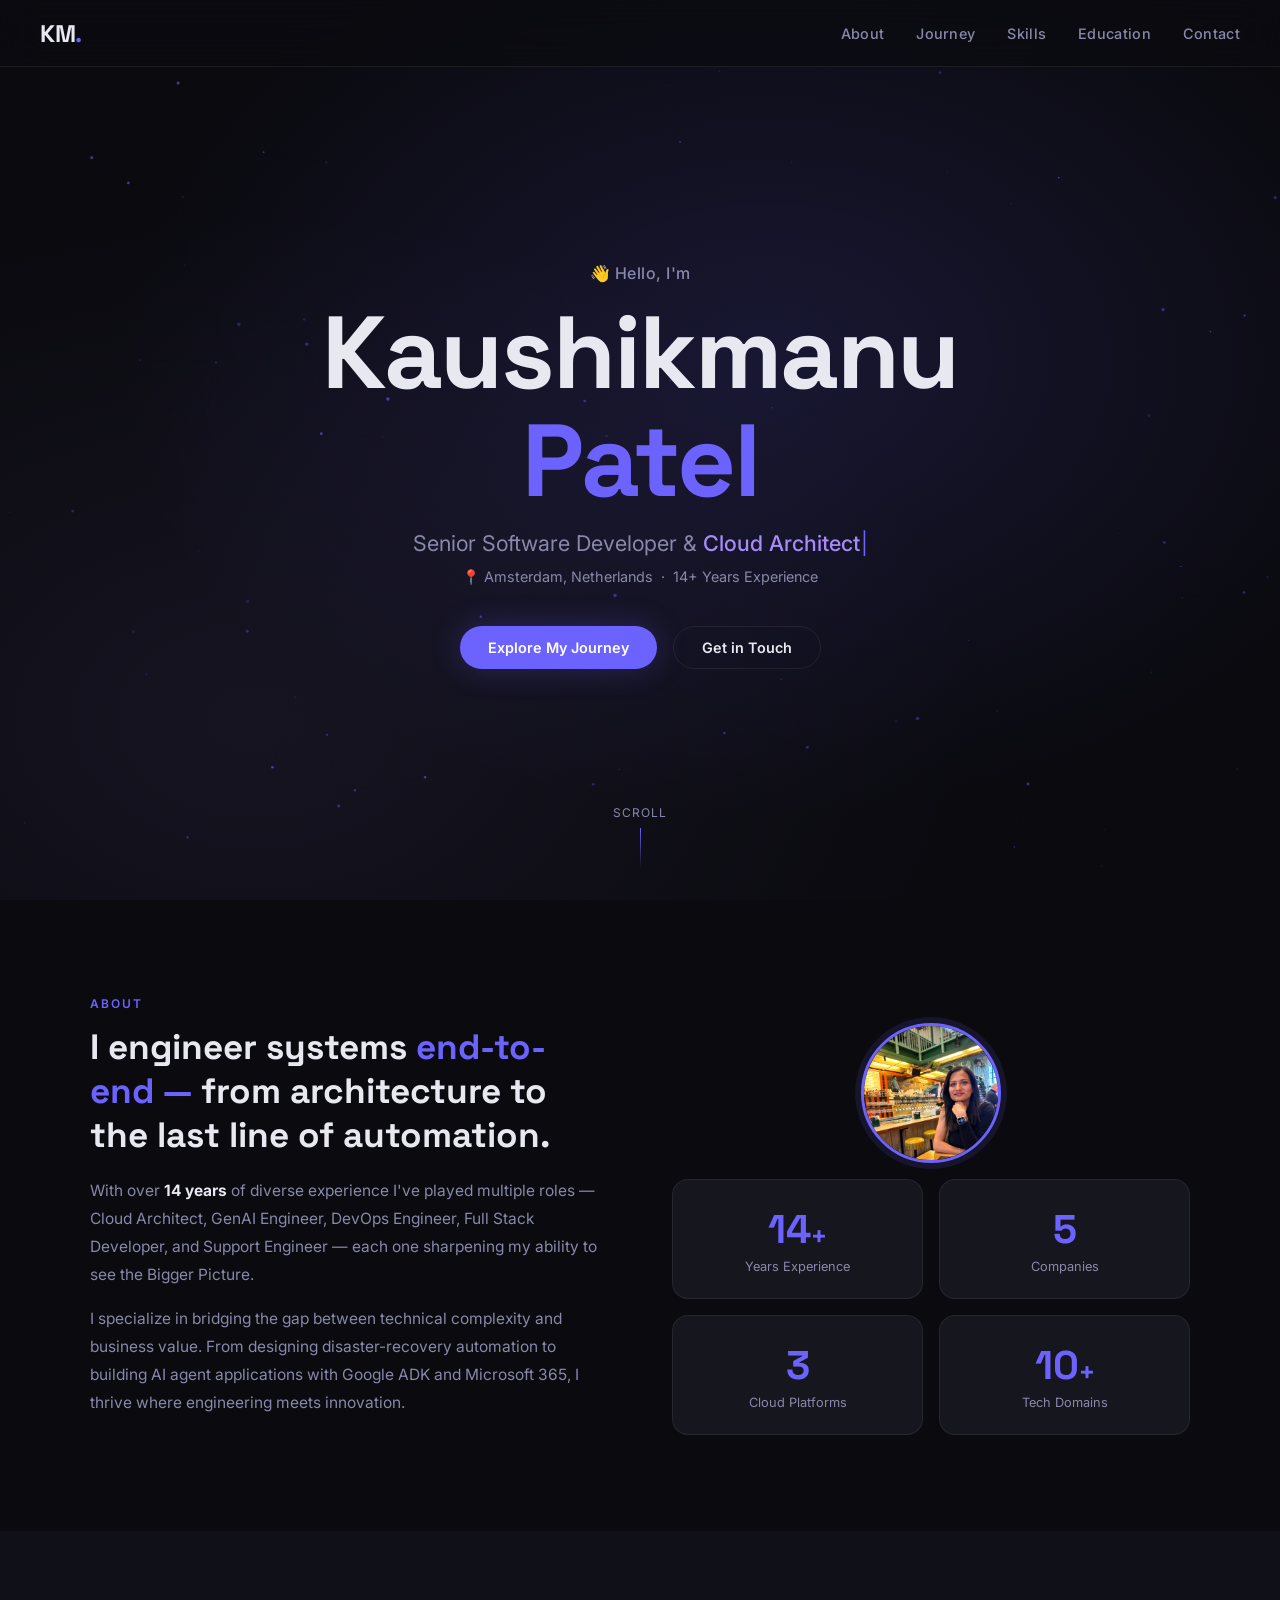
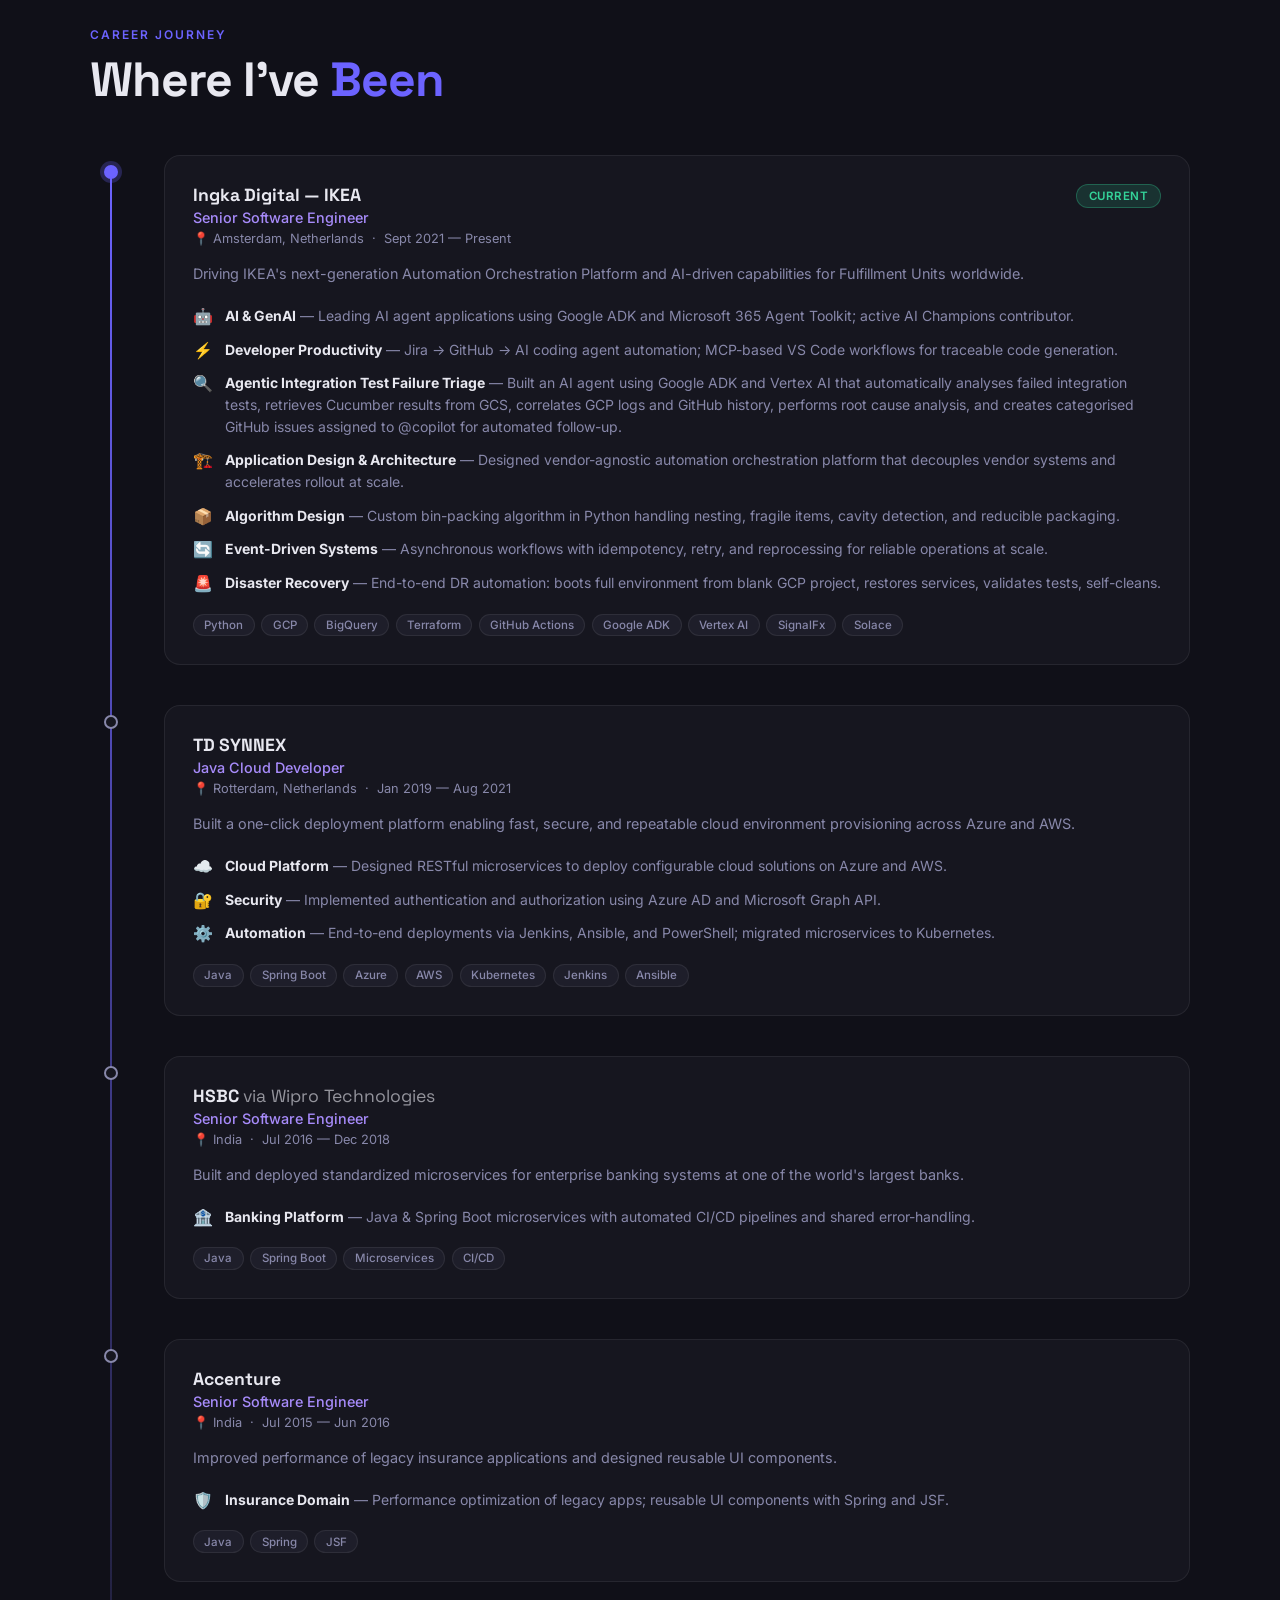
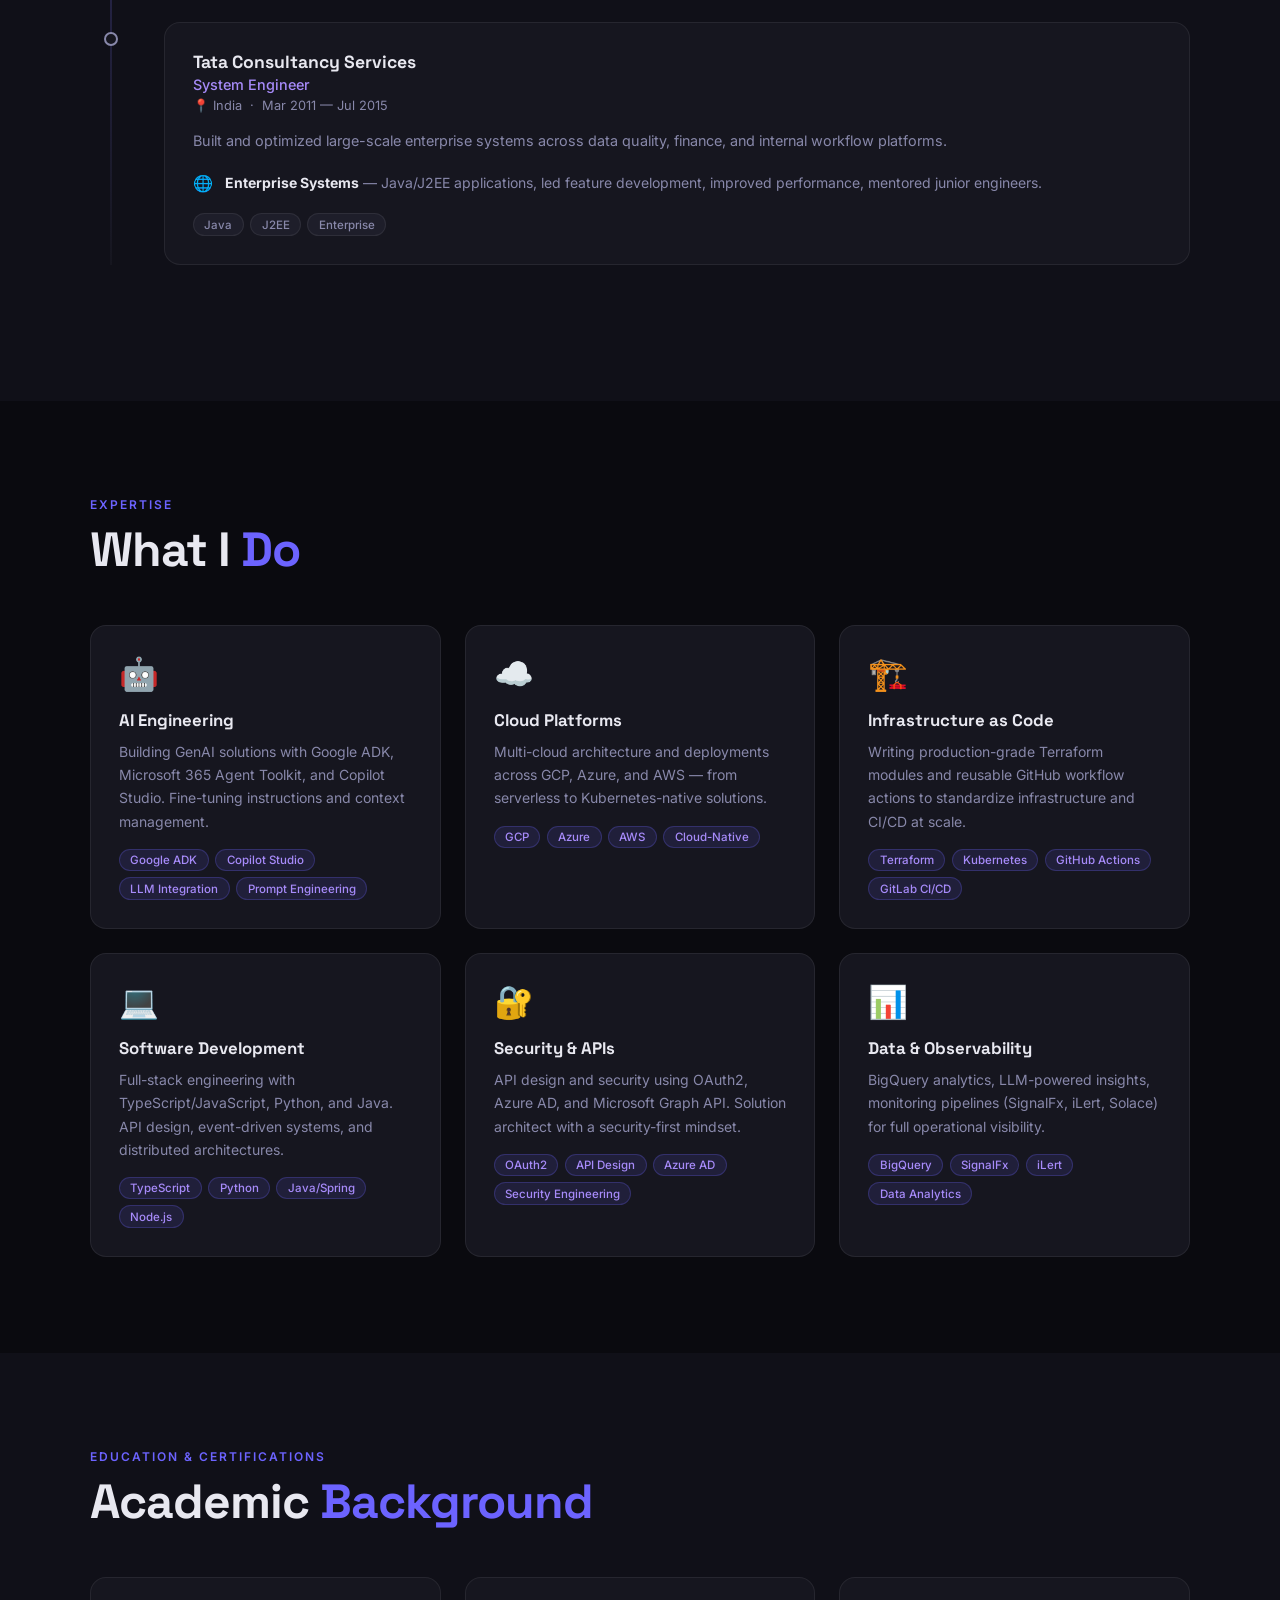
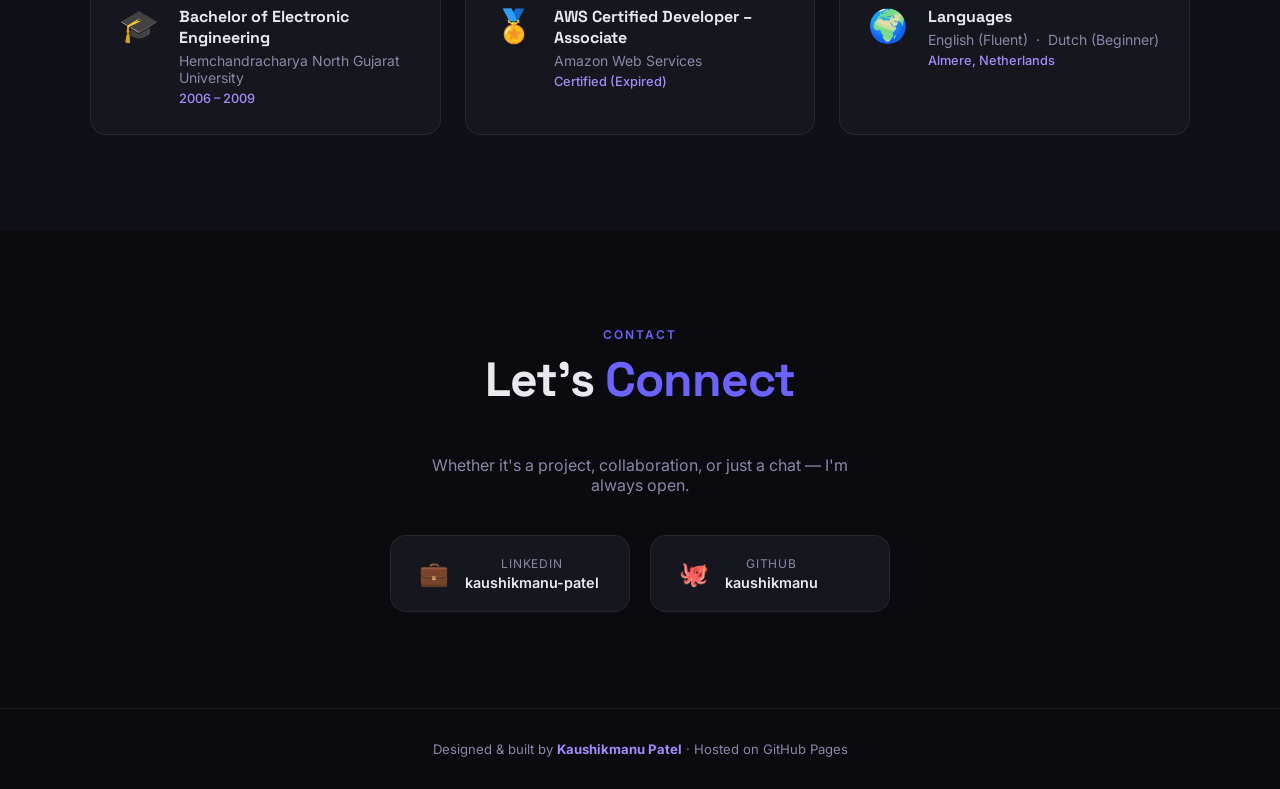
==== index.html @ 1a89bda4 "updated location" ====
<!DOCTYPE html>
<html lang="en">
<head>
  <meta charset="UTF-8" />
  <meta name="viewport" content="width=device-width, initial-scale=1.0" />
  <title>Kaushikmanu Patel — Senior Software Developer</title>
  <link rel="preconnect" href="https://fonts.googleapis.com" />
  <link href="https://fonts.googleapis.com/css2?family=Inter:wght@300;400;500;600;700;800&family=Space+Grotesk:wght@400;500;600;700&display=swap" rel="stylesheet" />
  <link rel="stylesheet" href="style.css" />
</head>
<body>

  <!-- ──────────────────────────── NAV ──────────────────────────── -->
  <nav id="navbar">
    <div class="nav-brand">KM<span class="dot">.</span></div>
    <ul class="nav-links">
      <li><a href="#about">About</a></li>
      <li><a href="#journey">Journey</a></li>
      <li><a href="#skills">Skills</a></li>
      <li><a href="#education">Education</a></li>
      <li><a href="#contact">Contact</a></li>
    </ul>
    <button class="hamburger" id="hamburger" aria-label="menu">
      <span></span><span></span><span></span>
    </button>
  </nav>

  <!-- ──────────────────────────── HERO ──────────────────────────── -->
  <section id="hero">
    <div class="hero-bg">
      <canvas id="particle-canvas"></canvas>
    </div>
    <div class="hero-content">
      <p class="hero-eyebrow">👋 Hello, I'm</p>
      <h1 class="hero-name">Kaushikmanu<br /><span class="accent">Patel</span></h1>
      <p class="hero-title">Senior Software Developer &amp; <span class="typed-wrapper"><span id="typed"></span><span class="cursor">|</span></span></p>
      <p class="hero-location">📍 Amsterdam, Netherlands &nbsp;·&nbsp; 14+ Years Experience</p>
      <div class="hero-cta">
        <a href="#journey" class="btn btn-primary">Explore My Journey</a>
        <a href="#contact" class="btn btn-ghost">Get in Touch</a>
      </div>
    </div>
    <div class="scroll-hint">
      <span>Scroll</span>
      <div class="scroll-line"></div>
    </div>
  </section>

  <!-- ──────────────────────────── ABOUT ──────────────────────────── -->
  <section id="about" class="section">
    <div class="container">
      <div class="section-label">About</div>
      <div class="about-grid">
        <div class="about-text fade-in">
          <h2>I engineer systems <span class="accent">end-to-end —</span> from architecture to the last line of automation.</h2>
          <p>With over <strong>14 years</strong> of diverse experience I've played multiple roles — Cloud Architect, GenAI Engineer, DevOps Engineer, Full Stack Developer, and Support Engineer — each one sharpening my ability to see the Bigger Picture.</p>
          <p>I specialize in bridging the gap between technical complexity and business value. From designing disaster-recovery automation to building AI agent applications with Google ADK and Microsoft 365, I thrive where engineering meets innovation.</p>
        </div>
        <div class="about-cards fade-in">
          <div class="profile-photo-wrap">
            <img src="IMG_2218.JPG" alt="Kaushikmanu Patel" class="profile-photo" />
          </div>
          <div class="stat-row">
            <div class="stat-card">
              <span class="stat-number" data-target="14">0</span><span class="stat-suffix">+</span>
              <span class="stat-label">Years Experience</span>
            </div>
            <div class="stat-card">
              <span class="stat-number" data-target="5">0</span><span class="stat-suffix"></span>
              <span class="stat-label">Companies</span>
            </div>
            <div class="stat-card">
              <span class="stat-number" data-target="3">0</span><span class="stat-suffix"></span>
              <span class="stat-label">Cloud Platforms</span>
            </div>
            <div class="stat-card">
              <span class="stat-number" data-target="10">0</span><span class="stat-suffix">+</span>
              <span class="stat-label">Tech Domains</span>
            </div>
          </div>
        </div>
      </div>
    </div>
  </section>

  <!-- ──────────────────────────── JOURNEY ──────────────────────────── -->
  <section id="journey" class="section section-dark">
    <div class="container">
      <div class="section-label">Career Journey</div>
      <h2 class="section-title">Where I've <span class="accent">Been</span></h2>
      <div class="timeline">

        <!-- Job 1 -->
        <div class="timeline-item active" data-job="0">
          <div class="timeline-marker">
            <div class="marker-dot"></div>
          </div>
          <div class="timeline-card fade-in">
            <div class="card-header">
              <div>
                <div class="card-company">Ingka Digital — IKEA</div>
                <div class="card-role">Senior Software Engineer</div>
                <div class="card-meta">📍 Amsterdam, Netherlands &nbsp;·&nbsp; Sept 2021 — Present</div>
              </div>
              <div class="card-badge current">Current</div>
            </div>
            <p class="card-tagline">Driving IKEA's next-generation Automation Orchestration Platform and AI-driven capabilities for Fulfillment Units worldwide.</p>
            <div class="card-highlights">
              <div class="highlight">
                <span class="h-icon">🤖</span>
                <div><strong>AI & GenAI</strong> — Leading AI agent applications using Google ADK and Microsoft 365 Agent Toolkit; active AI Champions contributor.</div>
              </div>
              <div class="highlight">
                <span class="h-icon">⚡</span>
                <div><strong>Developer Productivity</strong> — Jira → GitHub → AI coding agent automation; MCP-based VS Code workflows for traceable code generation.</div>
              </div>
              <div class="highlight">
                <span class="h-icon">🔍</span>
                <div><strong>Agentic Integration Test Failure Triage</strong> — Built an AI agent using Google ADK and Vertex AI that automatically analyses failed integration tests, retrieves Cucumber results from GCS, correlates GCP logs and GitHub history, performs root cause analysis, and creates categorised GitHub issues assigned to @copilot for automated follow-up.</div>
              </div>
              <div class="highlight">
                <span class="h-icon">🏗️</span>
                <div><strong>Application Design & Architecture</strong> — Designed vendor-agnostic automation orchestration platform that decouples vendor systems and accelerates rollout at scale.</div>
              </div>
              <div class="highlight">
                <span class="h-icon">📦</span>
                <div><strong>Algorithm Design</strong> — Custom bin-packing algorithm in Python handling nesting, fragile items, cavity detection, and reducible packaging.</div>
              </div>
              <div class="highlight">
                <span class="h-icon">🔄</span>
                <div><strong>Event-Driven Systems</strong> — Asynchronous workflows with idempotency, retry, and reprocessing for reliable operations at scale.</div>
              </div>
              <div class="highlight">
                <span class="h-icon">🚨</span>
                <div><strong>Disaster Recovery</strong> — End-to-end DR automation: boots full environment from blank GCP project, restores services, validates tests, self-cleans.</div>
              </div>
            </div>
            <div class="card-tags">
              <span>Python</span><span>GCP</span><span>BigQuery</span><span>Terraform</span><span>GitHub Actions</span><span>Google ADK</span><span>Vertex AI</span><span>SignalFx</span><span>Solace</span>
            </div>
          </div>
        </div>

        <!-- Job 2 -->
        <div class="timeline-item" data-job="1">
          <div class="timeline-marker">
            <div class="marker-dot"></div>
          </div>
          <div class="timeline-card fade-in">
            <div class="card-header">
              <div>
                <div class="card-company">TD SYNNEX</div>
                <div class="card-role">Java Cloud Developer</div>
                <div class="card-meta">📍 Rotterdam, Netherlands &nbsp;·&nbsp; Jan 2019 — Aug 2021</div>
              </div>
            </div>
            <p class="card-tagline">Built a one-click deployment platform enabling fast, secure, and repeatable cloud environment provisioning across Azure and AWS.</p>
            <div class="card-highlights">
              <div class="highlight">
                <span class="h-icon">☁️</span>
                <div><strong>Cloud Platform</strong> — Designed RESTful microservices to deploy configurable cloud solutions on Azure and AWS.</div>
              </div>
              <div class="highlight">
                <span class="h-icon">🔐</span>
                <div><strong>Security</strong> — Implemented authentication and authorization using Azure AD and Microsoft Graph API.</div>
              </div>
              <div class="highlight">
                <span class="h-icon">⚙️</span>
                <div><strong>Automation</strong> — End-to-end deployments via Jenkins, Ansible, and PowerShell; migrated microservices to Kubernetes.</div>
              </div>
            </div>
            <div class="card-tags">
              <span>Java</span><span>Spring Boot</span><span>Azure</span><span>AWS</span><span>Kubernetes</span><span>Jenkins</span><span>Ansible</span>
            </div>
          </div>
        </div>

        <!-- Job 3 -->
        <div class="timeline-item" data-job="2">
          <div class="timeline-marker">
            <div class="marker-dot"></div>
          </div>
          <div class="timeline-card fade-in">
            <div class="card-header">
              <div>
                <div class="card-company">HSBC <span style="font-weight:400;opacity:0.6">via Wipro Technologies</span></div>
                <div class="card-role">Senior Software Engineer</div>
                <div class="card-meta">📍 India &nbsp;·&nbsp; Jul 2016 — Dec 2018</div>
              </div>
            </div>
            <p class="card-tagline">Built and deployed standardized microservices for enterprise banking systems at one of the world's largest banks.</p>
            <div class="card-highlights">
              <div class="highlight">
                <span class="h-icon">🏦</span>
                <div><strong>Banking Platform</strong> — Java & Spring Boot microservices with automated CI/CD pipelines and shared error-handling.</div>
              </div>
            </div>
            <div class="card-tags">
              <span>Java</span><span>Spring Boot</span><span>Microservices</span><span>CI/CD</span>
            </div>
          </div>
        </div>

        <!-- Job 4 -->
        <div class="timeline-item" data-job="3">
          <div class="timeline-marker">
            <div class="marker-dot"></div>
          </div>
          <div class="timeline-card fade-in">
            <div class="card-header">
              <div>
                <div class="card-company">Accenture</div>
                <div class="card-role">Senior Software Engineer</div>
                <div class="card-meta">📍 India &nbsp;·&nbsp; Jul 2015 — Jun 2016</div>
              </div>
            </div>
            <p class="card-tagline">Improved performance of legacy insurance applications and designed reusable UI components.</p>
            <div class="card-highlights">
              <div class="highlight">
                <span class="h-icon">🛡️</span>
                <div><strong>Insurance Domain</strong> — Performance optimization of legacy apps; reusable UI components with Spring and JSF.</div>
              </div>
            </div>
            <div class="card-tags">
              <span>Java</span><span>Spring</span><span>JSF</span>
            </div>
          </div>
        </div>

        <!-- Job 5 -->
        <div class="timeline-item" data-job="4">
          <div class="timeline-marker">
            <div class="marker-dot"></div>
          </div>
          <div class="timeline-card fade-in">
            <div class="card-header">
              <div>
                <div class="card-company">Tata Consultancy Services</div>
                <div class="card-role">System Engineer</div>
                <div class="card-meta">📍 India &nbsp;·&nbsp; Mar 2011 — Jul 2015</div>
              </div>
            </div>
            <p class="card-tagline">Built and optimized large-scale enterprise systems across data quality, finance, and internal workflow platforms.</p>
            <div class="card-highlights">
              <div class="highlight">
                <span class="h-icon">🌐</span>
                <div><strong>Enterprise Systems</strong> — Java/J2EE applications, led feature development, improved performance, mentored junior engineers.</div>
              </div>
            </div>
            <div class="card-tags">
              <span>Java</span><span>J2EE</span><span>Enterprise</span>
            </div>
          </div>
        </div>

      </div>
    </div>
  </section>

  <!-- ──────────────────────────── SKILLS ──────────────────────────── -->
  <section id="skills" class="section">
    <div class="container">
      <div class="section-label">Expertise</div>
      <h2 class="section-title">What I <span class="accent">Do</span></h2>
      <div class="skills-grid">

        <div class="skill-category fade-in">
          <div class="skill-icon">🤖</div>
          <h3>AI Engineering</h3>
          <p>Building GenAI solutions with Google ADK, Microsoft 365 Agent Toolkit, and Copilot Studio. Fine-tuning instructions and context management.</p>
          <div class="skill-tags">
            <span>Google ADK</span><span>Copilot Studio</span><span>LLM Integration</span><span>Prompt Engineering</span>
          </div>
        </div>

        <div class="skill-category fade-in">
          <div class="skill-icon">☁️</div>
          <h3>Cloud Platforms</h3>
          <p>Multi-cloud architecture and deployments across GCP, Azure, and AWS — from serverless to Kubernetes-native solutions.</p>
          <div class="skill-tags">
            <span>GCP</span><span>Azure</span><span>AWS</span><span>Cloud-Native</span>
          </div>
        </div>

        <div class="skill-category fade-in">
          <div class="skill-icon">🏗️</div>
          <h3>Infrastructure as Code</h3>
          <p>Writing production-grade Terraform modules and reusable GitHub workflow actions to standardize infrastructure and CI/CD at scale.</p>
          <div class="skill-tags">
            <span>Terraform</span><span>Kubernetes</span><span>GitHub Actions</span><span>GitLab CI/CD</span>
          </div>
        </div>

        <div class="skill-category fade-in">
          <div class="skill-icon">💻</div>
          <h3>Software Development</h3>
          <p>Full-stack engineering with TypeScript/JavaScript, Python, and Java. API design, event-driven systems, and distributed architectures.</p>
          <div class="skill-tags">
            <span>TypeScript</span><span>Python</span><span>Java/Spring</span><span>Node.js</span>
          </div>
        </div>

        <div class="skill-category fade-in">
          <div class="skill-icon">🔐</div>
          <h3>Security & APIs</h3>
          <p>API design and security using OAuth2, Azure AD, and Microsoft Graph API. Solution architect with a security-first mindset.</p>
          <div class="skill-tags">
            <span>OAuth2</span><span>API Design</span><span>Azure AD</span><span>Security Engineering</span>
          </div>
        </div>

        <div class="skill-category fade-in">
          <div class="skill-icon">📊</div>
          <h3>Data & Observability</h3>
          <p>BigQuery analytics, LLM-powered insights, monitoring pipelines (SignalFx, iLert, Solace) for full operational visibility.</p>
          <div class="skill-tags">
            <span>BigQuery</span><span>SignalFx</span><span>iLert</span><span>Data Analytics</span>
          </div>
        </div>

      </div>
    </div>
  </section>

  <!-- ──────────────────────────── EDUCATION ──────────────────────────── -->
  <section id="education" class="section section-dark">
    <div class="container">
      <div class="section-label">Education &amp; Certifications</div>
      <h2 class="section-title">Academic <span class="accent">Background</span></h2>
      <div class="edu-grid">
        <div class="edu-card fade-in">
          <div class="edu-icon">🎓</div>
          <div>
            <div class="edu-degree">Bachelor of Electronic Engineering</div>
            <div class="edu-school">Hemchandracharya North Gujarat University</div>
            <div class="edu-year">2006 – 2009</div>
          </div>
        </div>
        <div class="edu-card fade-in">
          <div class="edu-icon">🏅</div>
          <div>
            <div class="edu-degree">AWS Certified Developer – Associate</div>
            <div class="edu-school">Amazon Web Services</div>
            <div class="edu-year">Certified (Expired)</div>
          </div>
        </div>
        <div class="edu-card fade-in">
          <div class="edu-icon">🌍</div>
          <div>
            <div class="edu-degree">Languages</div>
            <div class="edu-school">English (Fluent) &nbsp;·&nbsp; Dutch (Beginner)</div>
            <div class="edu-year">Almere, Netherlands</div>
          </div>
        </div>
      </div>
    </div>
  </section>

  <!-- ──────────────────────────── CONTACT ──────────────────────────── -->
  <section id="contact" class="section">
    <div class="container contact-container fade-in">
      <div class="section-label">Contact</div>
      <h2 class="section-title">Let's <span class="accent">Connect</span></h2>
      <p class="contact-sub">Whether it's a project, collaboration, or just a chat — I'm always open.</p>
      <div class="contact-links">
        <a href="https://www.linkedin.com/in/kaushikmanu-patel/" target="_blank" rel="noopener noreferrer" class="contact-card">
          <span class="cc-icon">💼</span>
          <div>
            <div class="cc-label">LinkedIn</div>
            <div class="cc-value">kaushikmanu-patel</div>
          </div>
        </a>
        <a href="https://github.com/kaushikmanu" target="_blank" rel="noopener noreferrer" class="contact-card">
          <span class="cc-icon">🐙</span>
          <div>
            <div class="cc-label">GitHub</div>
            <div class="cc-value">kaushikmanu</div>
          </div>
        </a>
      </div>
    </div>
  </section>

  <!-- ──────────────────────────── FOOTER ──────────────────────────── -->
  <footer>
    <p>Designed &amp; built by <strong>Kaushikmanu Patel</strong> · Hosted on GitHub Pages</p>
  </footer>

  <script src="script.js"></script>
</body>
</html>
---- style.css ----
/* ─────────────────────────────────────────────────────────────
   GLOBAL RESET & VARIABLES
───────────────────────────────────────────────────────────── */
*, *::before, *::after { box-sizing: border-box; margin: 0; padding: 0; }

:root {
  --bg: #0a0a0f;
  --bg2: #101018;
  --surface: #16161f;
  --surface2: #1e1e2a;
  --border: rgba(255,255,255,0.07);
  --accent: #6c63ff;
  --accent2: #a78bfa;
  --accent-glow: rgba(108,99,255,0.25);
  --text: #e8e8f0;
  --text-muted: #8888aa;
  --green: #34d399;
  --font-body: 'Inter', sans-serif;
  --font-head: 'Space Grotesk', sans-serif;
  --radius: 16px;
  --transition: 0.3s ease;
}

html { scroll-behavior: smooth; }

body {
  font-family: var(--font-body);
  background: var(--bg);
  color: var(--text);
  overflow-x: hidden;
  -webkit-font-smoothing: antialiased;
}

::selection { background: var(--accent); color: #fff; }

/* ─────────────────────────────────────────────────────────────
   SCROLLBAR
───────────────────────────────────────────────────────────── */
::-webkit-scrollbar { width: 6px; }
::-webkit-scrollbar-track { background: var(--bg); }
::-webkit-scrollbar-thumb { background: var(--accent); border-radius: 3px; }

/* ─────────────────────────────────────────────────────────────
   NAV
───────────────────────────────────────────────────────────── */
#navbar {
  position: fixed; top: 0; left: 0; right: 0; z-index: 100;
  display: flex; align-items: center; justify-content: space-between;
  padding: 1.1rem 2.5rem;
  background: rgba(10,10,15,0.6);
  backdrop-filter: blur(20px);
  -webkit-backdrop-filter: blur(20px);
  border-bottom: 1px solid var(--border);
  transition: var(--transition);
}
#navbar.scrolled { padding: 0.75rem 2.5rem; background: rgba(10,10,15,0.92); }

.nav-brand {
  font-family: var(--font-head);
  font-size: 1.5rem; font-weight: 700; letter-spacing: -0.5px;
  color: var(--text);
}
.nav-brand .dot { color: var(--accent); }

.nav-links { display: flex; gap: 2rem; list-style: none; }
.nav-links a {
  color: var(--text-muted); text-decoration: none;
  font-size: 0.9rem; font-weight: 500; letter-spacing: 0.3px;
  transition: color var(--transition);
  position: relative;
  padding-bottom: 2px;
}
.nav-links a::after {
  content: ''; position: absolute; bottom: -2px; left: 0;
  width: 0; height: 2px; background: var(--accent);
  transition: width var(--transition);
}
.nav-links a:hover { color: var(--text); }
.nav-links a:hover::after { width: 100%; }

.hamburger { display: none; flex-direction: column; gap: 5px; background: none; border: none; cursor: pointer; padding: 4px; }
.hamburger span { display: block; width: 22px; height: 2px; background: var(--text); border-radius: 2px; transition: var(--transition); }

@media (max-width: 720px) {
  .nav-links { display: none; }
  .hamburger { display: flex; }
  #navbar.open .nav-links {
    display: flex; flex-direction: column;
    position: absolute; top: 100%; left: 0; right: 0;
    background: var(--bg2); padding: 1.5rem 2rem;
    border-bottom: 1px solid var(--border);
  }
}

/* ─────────────────────────────────────────────────────────────
   HERO
───────────────────────────────────────────────────────────── */
#hero {
  position: relative; min-height: 100vh;
  display: flex; align-items: center; justify-content: center;
  text-align: center; padding: 6rem 1.5rem 4rem;
  overflow: hidden;
}

.hero-bg {
  position: absolute; inset: 0; z-index: 0;
  background: radial-gradient(ellipse at 60% 40%, rgba(108,99,255,0.15) 0%, transparent 60%),
              radial-gradient(ellipse at 20% 80%, rgba(167,139,250,0.08) 0%, transparent 50%),
              var(--bg);
}

#particle-canvas { position: absolute; inset: 0; width: 100%; height: 100%; }

.hero-content { position: relative; z-index: 1; max-width: 800px; }

.hero-eyebrow {
  font-size: 1rem; font-weight: 500; color: var(--text-muted);
  margin-bottom: 1rem; letter-spacing: 0.5px;
}

.hero-name {
  font-family: var(--font-head);
  font-size: clamp(3rem, 8vw, 6.5rem);
  font-weight: 800; line-height: 1.05;
  letter-spacing: -2px; margin-bottom: 1rem;
}

.accent { color: var(--accent); }

.hero-title {
  font-size: clamp(1rem, 2.5vw, 1.35rem);
  color: var(--text-muted); margin-bottom: 0.75rem;
  font-weight: 400;
}

.typed-wrapper { border: none; }
#typed { color: var(--accent2); font-weight: 500; }
.cursor {
  display: inline-block; color: var(--accent);
  animation: blink 1s step-end infinite;
  margin-left: 1px;
}
@keyframes blink { 0%,100%{opacity:1} 50%{opacity:0} }

.hero-location {
  font-size: 0.9rem; color: var(--text-muted); margin-bottom: 2.5rem;
}

.hero-cta { display: flex; gap: 1rem; justify-content: center; flex-wrap: wrap; }

.btn {
  padding: 0.75rem 1.75rem; border-radius: 50px;
  text-decoration: none; font-weight: 600; font-size: 0.9rem;
  transition: all var(--transition); display: inline-flex; align-items: center; gap: 0.5rem;
}
.btn-primary {
  background: var(--accent); color: #fff;
  box-shadow: 0 0 30px var(--accent-glow);
}
.btn-primary:hover {
  background: var(--accent2);
  transform: translateY(-2px);
  box-shadow: 0 0 40px rgba(167,139,250,0.4);
}
.btn-ghost {
  background: transparent; color: var(--text);
  border: 1px solid var(--border);
}
.btn-ghost:hover {
  border-color: var(--accent); color: var(--accent);
  transform: translateY(-2px);
}

.scroll-hint {
  position: absolute; bottom: 2rem; left: 50%; transform: translateX(-50%);
  display: flex; flex-direction: column; align-items: center; gap: 0.5rem;
  color: var(--text-muted); font-size: 0.75rem; letter-spacing: 1px;
  text-transform: uppercase; z-index: 1;
}
.scroll-line {
  width: 1px; height: 40px;
  background: linear-gradient(to bottom, var(--accent), transparent);
  animation: scrollPulse 2s ease-in-out infinite;
}
@keyframes scrollPulse { 0%,100%{opacity:0.3} 50%{opacity:1} }

/* ─────────────────────────────────────────────────────────────
   SECTIONS
───────────────────────────────────────────────────────────── */
.section { padding: 6rem 1.5rem; }
.section-dark { background: var(--bg2); }

.container { max-width: 1100px; margin: 0 auto; }

.section-label {
  font-size: 0.75rem; font-weight: 600; letter-spacing: 2px;
  text-transform: uppercase; color: var(--accent);
  margin-bottom: 0.75rem;
}

.section-title {
  font-family: var(--font-head);
  font-size: clamp(2rem, 5vw, 3rem);
  font-weight: 700; line-height: 1.1;
  margin-bottom: 3rem; letter-spacing: -1px;
}

/* ─────────────────────────────────────────────────────────────
   ABOUT
───────────────────────────────────────────────────────────── */
.about-grid {
  display: grid; grid-template-columns: 1fr 1fr; gap: 4rem; align-items: center;
}
@media (max-width: 768px) { .about-grid { grid-template-columns: 1fr; gap: 2.5rem; } }

.about-text h2 {
  font-family: var(--font-head);
  font-size: clamp(1.6rem, 3vw, 2.2rem);
  font-weight: 700; line-height: 1.25; margin-bottom: 1.25rem;
}
.about-text p {
  color: var(--text-muted); line-height: 1.8; margin-bottom: 1rem; font-size: 0.97rem;
}
.about-text strong { color: var(--text); }

.about-cards { display: flex; flex-direction: column; gap: 1rem; }
.profile-photo-wrap { display: flex; justify-content: center; }
.profile-photo {
  width: clamp(100px, 18vw, 140px);
  height: clamp(100px, 18vw, 140px);
  border-radius: 50%; object-fit: cover; object-position: center top;
  border: 3px solid var(--accent); box-shadow: 0 0 0 6px rgba(108,99,255,0.12);
}
.stat-row { display: grid; grid-template-columns: 1fr 1fr; gap: 1rem; }

.stat-card {
  background: var(--surface); border: 1px solid var(--border);
  border-radius: var(--radius); padding: 1.5rem;
  text-align: center; transition: var(--transition);
  position: relative; overflow: hidden;
}
.stat-card::before {
  content: ''; position: absolute; top: 0; left: 0; right: 0; height: 2px;
  background: linear-gradient(90deg, var(--accent), var(--accent2));
  opacity: 0; transition: var(--transition);
}
.stat-card:hover { border-color: var(--accent); transform: translateY(-3px); }
.stat-card:hover::before { opacity: 1; }

.stat-number {
  font-family: var(--font-head); font-size: 2.5rem; font-weight: 800;
  color: var(--accent); display: inline-block;
}
.stat-suffix { font-size: 1.5rem; font-weight: 700; color: var(--accent); }
.stat-label { display: block; font-size: 0.8rem; color: var(--text-muted); margin-top: 0.25rem; }

/* ─────────────────────────────────────────────────────────────
   TIMELINE
───────────────────────────────────────────────────────────── */
.timeline { position: relative; }
.timeline::before {
  content: ''; position: absolute; left: 20px; top: 12px; bottom: 0; width: 2px;
  background: linear-gradient(to bottom, var(--accent), var(--surface));
}

.timeline-item {
  display: flex; gap: 2rem; margin-bottom: 2.5rem;
  position: relative;
}

.timeline-marker {
  flex-shrink: 0; width: 42px; display: flex;
  justify-content: center; padding-top: 4px;
  position: relative; z-index: 1;
}

.marker-dot {
  width: 14px; height: 14px; border-radius: 50%;
  background: var(--surface); border: 2px solid var(--text-muted);
  transition: var(--transition);
  margin-top: 6px;
}
.timeline-item.active .marker-dot,
.timeline-item:hover .marker-dot {
  background: var(--accent); border-color: var(--accent);
  box-shadow: 0 0 0 4px var(--accent-glow);
}

.timeline-card {
  flex: 1; background: var(--surface); border: 1px solid var(--border);
  border-radius: var(--radius); padding: 1.75rem; transition: var(--transition);
  cursor: default;
}
.timeline-card:hover {
  border-color: rgba(108,99,255,0.3);
  box-shadow: 0 8px 40px rgba(0,0,0,0.3);
  transform: translateX(4px);
}

.card-header { display: flex; justify-content: space-between; align-items: flex-start; margin-bottom: 1rem; gap: 1rem; }
.card-company {
  font-family: var(--font-head); font-size: 1.1rem; font-weight: 700; margin-bottom: 0.2rem;
}
.card-role { font-size: 0.9rem; color: var(--accent2); font-weight: 500; margin-bottom: 0.3rem; }
.card-meta { font-size: 0.8rem; color: var(--text-muted); }

.card-badge {
  flex-shrink: 0; padding: 0.25rem 0.75rem; border-radius: 50px;
  font-size: 0.72rem; font-weight: 600; letter-spacing: 0.5px; text-transform: uppercase;
}
.card-badge.current { background: rgba(52,211,153,0.15); color: var(--green); border: 1px solid rgba(52,211,153,0.3); }

.card-tagline { color: var(--text-muted); font-size: 0.9rem; line-height: 1.6; margin-bottom: 1.25rem; }

.card-highlights { display: flex; flex-direction: column; gap: 0.75rem; margin-bottom: 1.25rem; }
.highlight { display: flex; gap: 0.75rem; align-items: flex-start; font-size: 0.875rem; }
.h-icon { flex-shrink: 0; font-size: 1rem; margin-top: 1px; }
.highlight div { color: var(--text-muted); line-height: 1.55; }
.highlight strong { color: var(--text); }

.card-tags { display: flex; flex-wrap: wrap; gap: 0.4rem; }
.card-tags span {
  padding: 0.2rem 0.65rem; border-radius: 50px;
  font-size: 0.72rem; font-weight: 500;
  background: var(--surface2); border: 1px solid var(--border); color: var(--text-muted);
}

/* ─────────────────────────────────────────────────────────────
   SKILLS
───────────────────────────────────────────────────────────── */
.skills-grid {
  display: grid; grid-template-columns: repeat(auto-fit, minmax(min(300px, 100%), 1fr)); gap: 1.5rem;
}

.skill-category {
  background: var(--surface); border: 1px solid var(--border);
  border-radius: var(--radius); padding: 1.75rem;
  transition: var(--transition); position: relative; overflow: hidden;
}
.skill-category::after {
  content: ''; position: absolute; bottom: 0; left: 0; right: 0; height: 2px;
  background: linear-gradient(90deg, var(--accent), var(--accent2));
  transform: scaleX(0); transform-origin: left;
  transition: transform 0.4s ease;
}
.skill-category:hover { border-color: rgba(108,99,255,0.35); transform: translateY(-4px); box-shadow: 0 12px 40px rgba(0,0,0,0.3); }
.skill-category:hover::after { transform: scaleX(1); }

.skill-icon { font-size: 2rem; margin-bottom: 1rem; }
.skill-category h3 { font-family: var(--font-head); font-size: 1.05rem; font-weight: 700; margin-bottom: 0.6rem; }
.skill-category p { font-size: 0.875rem; color: var(--text-muted); line-height: 1.65; margin-bottom: 1rem; }

.skill-tags { display: flex; flex-wrap: wrap; gap: 0.4rem; }
.skill-tags span {
  padding: 0.2rem 0.65rem; border-radius: 50px; font-size: 0.72rem; font-weight: 500;
  background: rgba(108,99,255,0.12); border: 1px solid rgba(108,99,255,0.25); color: var(--accent2);
}

/* ─────────────────────────────────────────────────────────────
   EDUCATION
───────────────────────────────────────────────────────────── */
.edu-grid {
  display: grid; grid-template-columns: repeat(auto-fit, minmax(min(280px, 100%), 1fr)); gap: 1.5rem;
}

.edu-card {
  background: var(--surface); border: 1px solid var(--border);
  border-radius: var(--radius); padding: 1.75rem;
  display: flex; gap: 1.25rem; align-items: flex-start;
  transition: var(--transition);
}
.edu-card:hover { border-color: rgba(108,99,255,0.35); transform: translateY(-3px); }

.edu-icon { font-size: 2rem; flex-shrink: 0; }
.edu-degree { font-family: var(--font-head); font-size: 1rem; font-weight: 700; margin-bottom: 0.3rem; }
.edu-school { font-size: 0.875rem; color: var(--text-muted); margin-bottom: 0.3rem; }
.edu-year { font-size: 0.8rem; color: var(--accent2); font-weight: 500; }

/* ─────────────────────────────────────────────────────────────
   CONTACT
───────────────────────────────────────────────────────────── */
.contact-container { text-align: center; }

.contact-sub {
  color: var(--text-muted); font-size: 1rem; max-width: 440px; margin: 0 auto 2.5rem;
}

.contact-links {
  display: flex; gap: 1.25rem; justify-content: center; flex-wrap: wrap;
}

.contact-card {
  background: var(--surface); border: 1px solid var(--border);
  border-radius: var(--radius); padding: 1.25rem 1.75rem;
  display: flex; align-items: center; gap: 1rem;
  text-decoration: none; color: var(--text); transition: var(--transition);
  min-width: 240px;
}
.contact-card:hover {
  border-color: var(--accent);
  transform: translateY(-3px);
  box-shadow: 0 8px 30px rgba(108,99,255,0.2);
}
.cc-icon { font-size: 1.5rem; }
.cc-label { font-size: 0.75rem; color: var(--text-muted); margin-bottom: 0.2rem; text-transform: uppercase; letter-spacing: 0.8px; }
.cc-value { font-size: 0.9rem; font-weight: 600; }

/* ─────────────────────────────────────────────────────────────
   FOOTER
───────────────────────────────────────────────────────────── */
footer {
  text-align: center; padding: 2rem 1.5rem;
  border-top: 1px solid var(--border);
  font-size: 0.82rem; color: var(--text-muted);
}
footer strong { color: var(--accent2); }

/* ─────────────────────────────────────────────────────────────
   FADE-IN ANIMATION
───────────────────────────────────────────────────────────── */
.fade-in {
  opacity: 0; transform: translateY(30px);
  transition: opacity 0.7s ease, transform 0.7s ease;
}
.fade-in.visible { opacity: 1; transform: translateY(0); }

/* ─────────────────────────────────────────────────────────────
   RESPONSIVE
───────────────────────────────────────────────────────────── */

/* Nav hamburger */
@media (max-width: 720px) {
  .nav-links { display: none; }
  .hamburger { display: flex; }
  #navbar { padding: 1rem 1.25rem; }
  #navbar.scrolled { padding: 0.7rem 1.25rem; }
  #navbar.open .nav-links {
    display: flex; flex-direction: column;
    position: absolute; top: 100%; left: 0; right: 0;
    background: var(--bg2); padding: 1.5rem 1.5rem;
    border-bottom: 1px solid var(--border);
    gap: 1.25rem;
  }
}

/* About grid stacks */
@media (max-width: 768px) {
  .about-grid { grid-template-columns: 1fr; gap: 2rem; }
}

/* Tablet: tighten padding */
@media (max-width: 900px) {
  .section { padding: 4.5rem 1.25rem; }
  .timeline::before { left: 16px; }
  .timeline-item { gap: 1.25rem; }
  .timeline-marker { width: 36px; }
}

/* Mobile */
@media (max-width: 600px) {
  /* Global */
  .section { padding: 3.5rem 1rem; }
  .section-title { margin-bottom: 2rem; }

  /* Hero */
  #hero { padding: 5rem 1rem 3rem; }
  .hero-cta { flex-direction: column; align-items: center; }
  .btn { width: 100%; max-width: 280px; justify-content: center; }
  .scroll-hint { display: none; }

  /* About photo sizing on very small screens */
  .profile-photo {
    width: 110px;
    height: 110px;
  }
  .stat-row { gap: 0.75rem; }
  .stat-card { padding: 1rem; }
  .stat-number { font-size: 2rem; }

  /* Timeline */
  .timeline::before { left: 13px; }
  .timeline-item { gap: 0.85rem; }
  .timeline-marker { width: 28px; }
  .timeline-card { padding: 1.25rem; }
  .timeline-card:hover { transform: none; } /* no translateX on touch */
  .card-header { flex-direction: column; gap: 0.5rem; }
  .card-company { font-size: 1rem; }
  .highlight { font-size: 0.83rem; }

  /* Skills */
  .skills-grid { grid-template-columns: 1fr; gap: 1rem; }
  .skill-category { padding: 1.25rem; }
  .skill-category:hover { transform: none; }

  /* Education */
  .edu-grid { grid-template-columns: 1fr; gap: 1rem; }
  .edu-card { padding: 1.25rem; }
  .edu-card:hover { transform: none; }

  /* Contact */
  .contact-card { min-width: unset; width: 100%; max-width: 340px; }
  .contact-links { flex-direction: column; align-items: center; }
}

/* Prevent horizontal overflow globally */
@media (max-width: 480px) {
  .skills-grid { grid-template-columns: minmax(0, 1fr); }
  .edu-grid { grid-template-columns: minmax(0, 1fr); }
  .card-tags span { font-size: 0.68rem; }
}
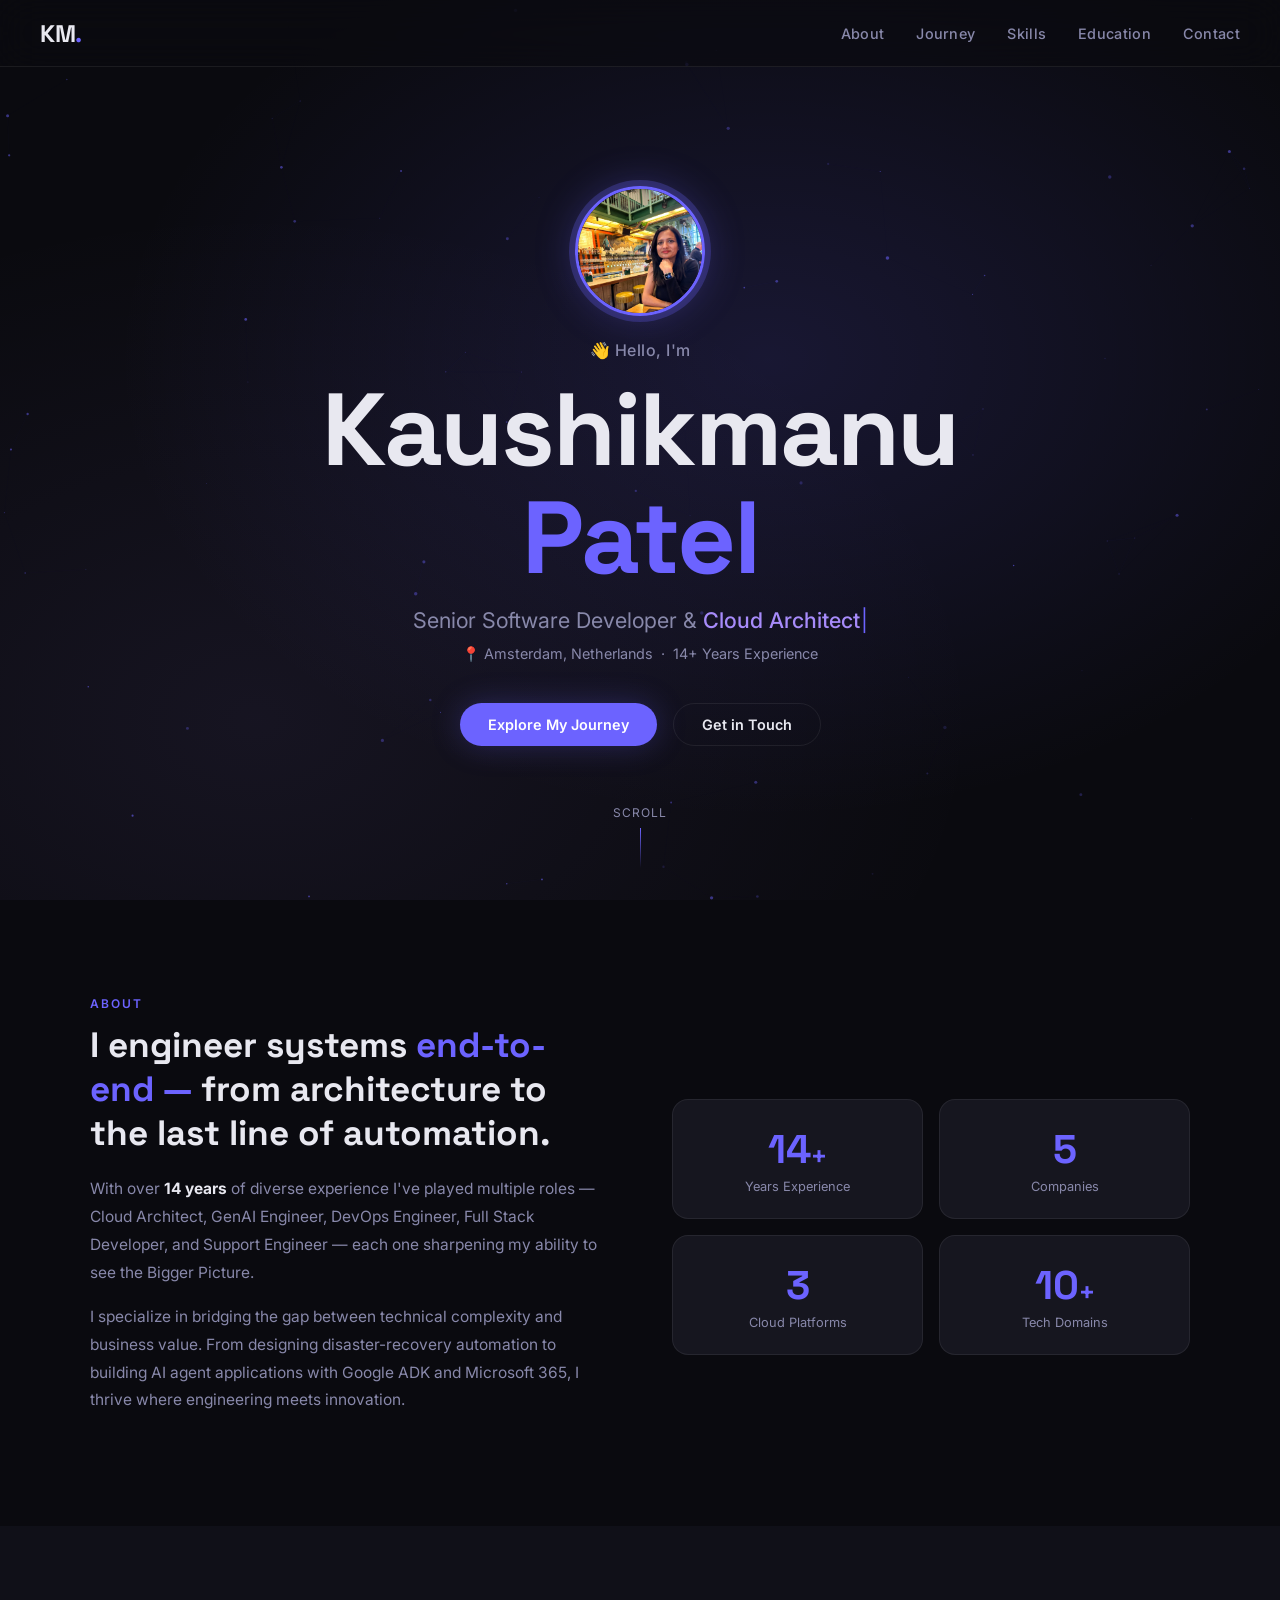
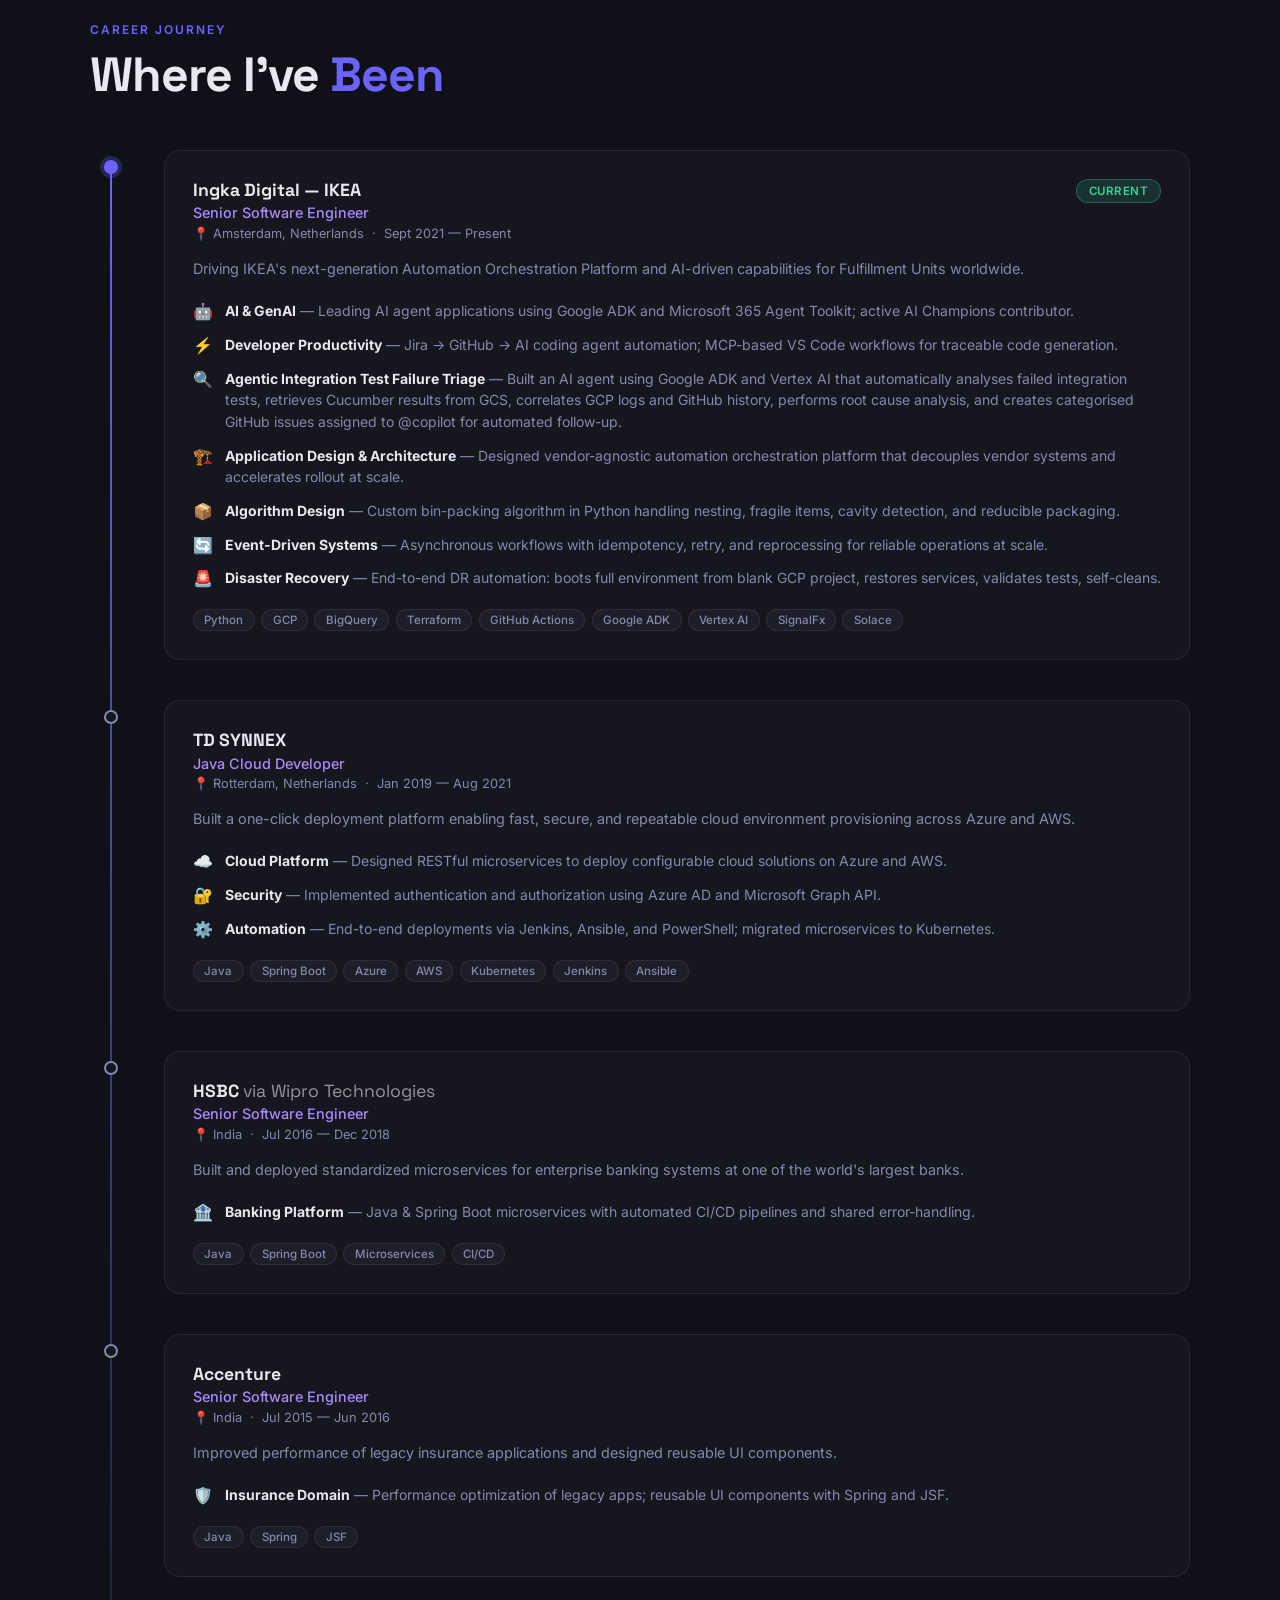
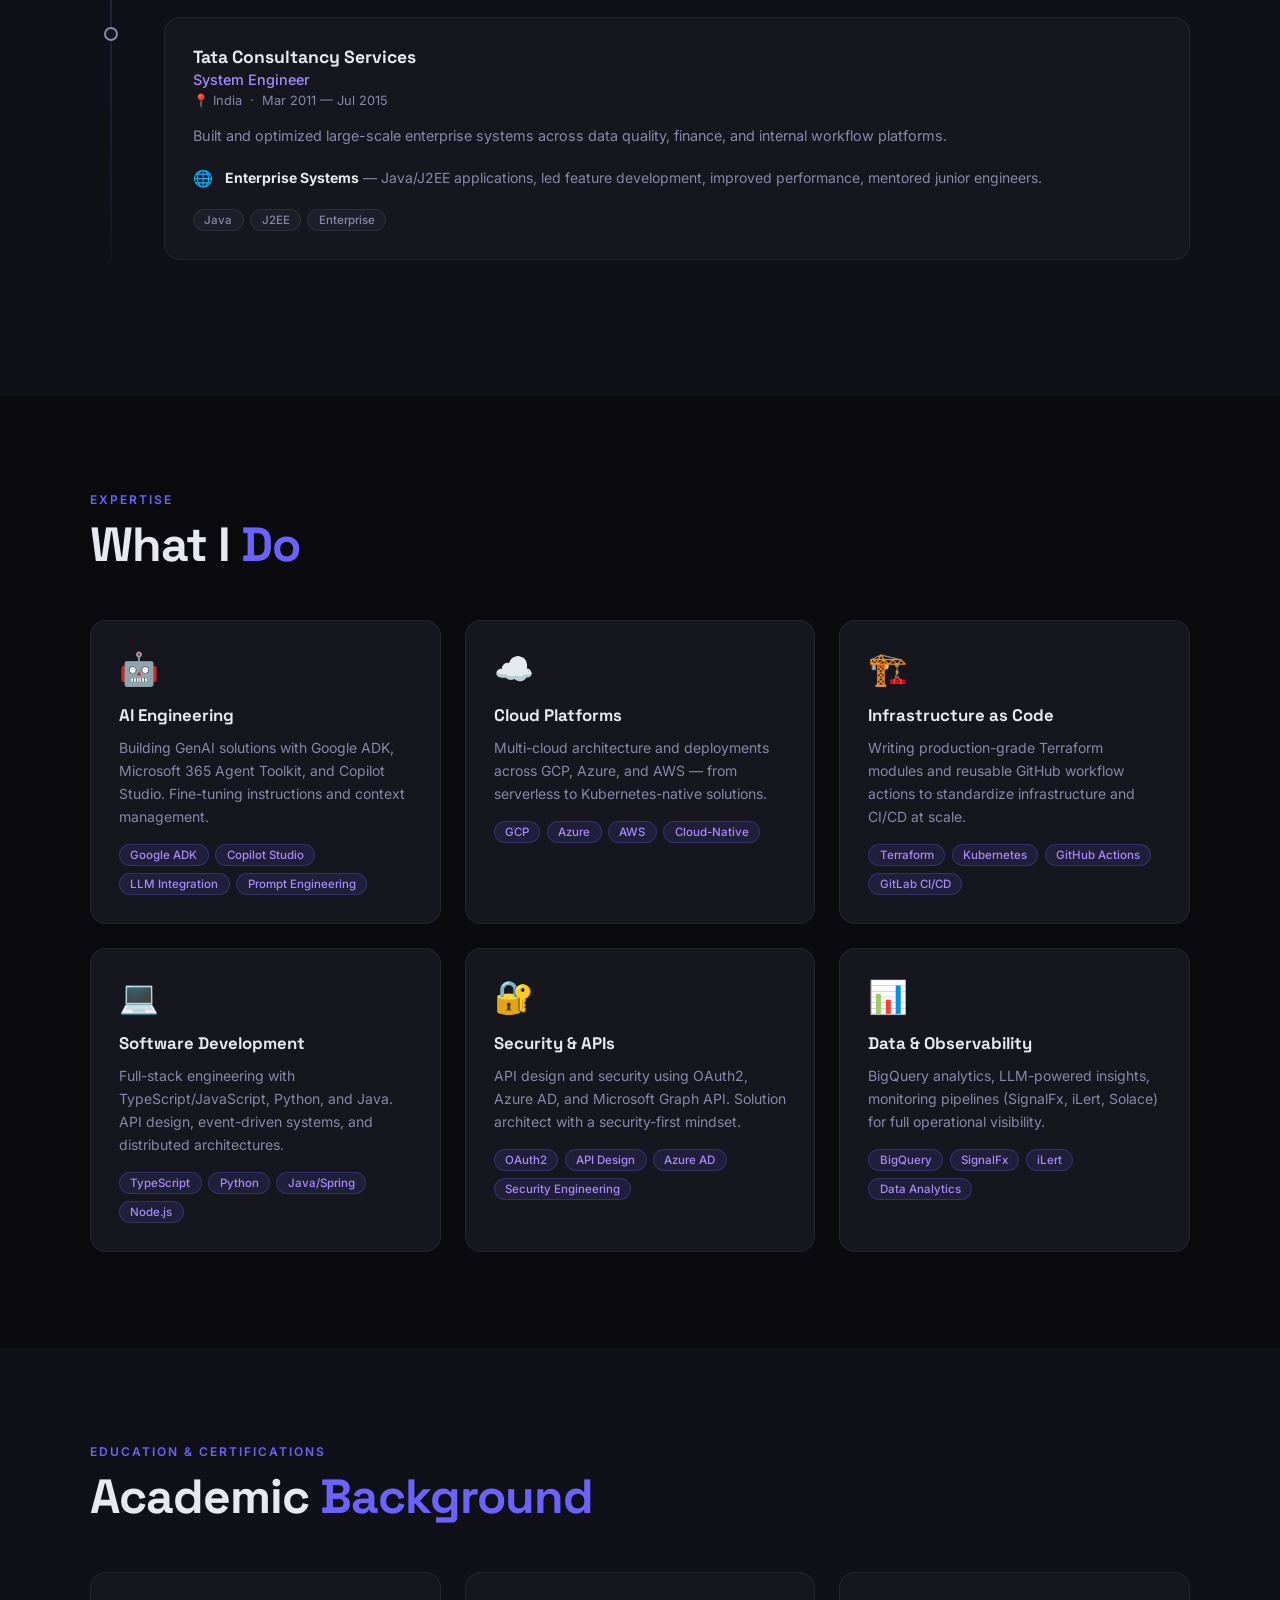
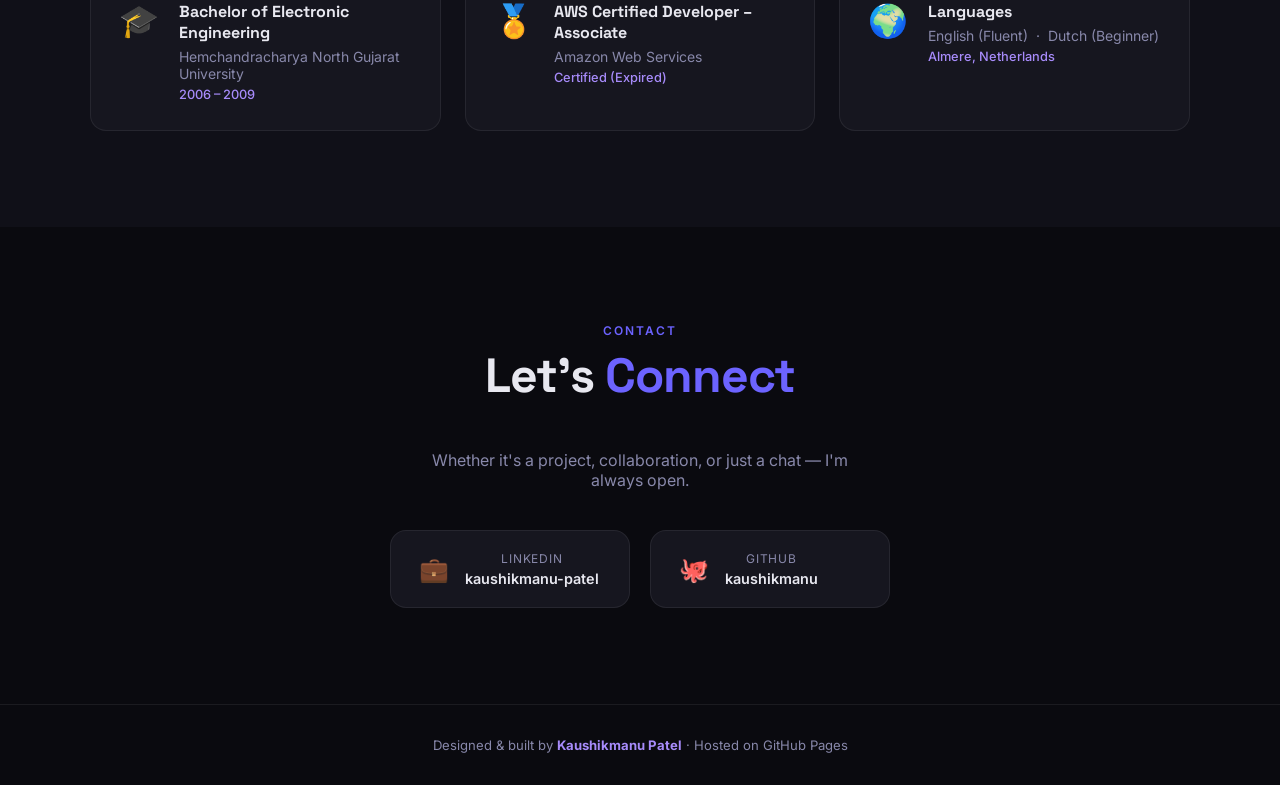
==== commit d293889f: "feat: move profile photo to hero section" ====
--- a/index.html
+++ b/index.html
@@ -31,6 +31,9 @@
       <canvas id="particle-canvas"></canvas>
     </div>
     <div class="hero-content">
+      <div class="hero-avatar-wrap">
+        <img src="IMG_2218.JPG" alt="Kaushikmanu Patel" class="hero-avatar" />
+      </div>
       <p class="hero-eyebrow">👋 Hello, I'm</p>
       <h1 class="hero-name">Kaushikmanu<br /><span class="accent">Patel</span></h1>
       <p class="hero-title">Senior Software Developer &amp; <span class="typed-wrapper"><span id="typed"></span><span class="cursor">|</span></span></p>
@@ -57,26 +60,21 @@
           <p>I specialize in bridging the gap between technical complexity and business value. From designing disaster-recovery automation to building AI agent applications with Google ADK and Microsoft 365, I thrive where engineering meets innovation.</p>
         </div>
         <div class="about-cards fade-in">
-          <div class="profile-photo-wrap">
-            <img src="IMG_2218.JPG" alt="Kaushikmanu Patel" class="profile-photo" />
-          </div>
-          <div class="stat-row">
-            <div class="stat-card">
-              <span class="stat-number" data-target="14">0</span><span class="stat-suffix">+</span>
-              <span class="stat-label">Years Experience</span>
-            </div>
-            <div class="stat-card">
-              <span class="stat-number" data-target="5">0</span><span class="stat-suffix"></span>
-              <span class="stat-label">Companies</span>
-            </div>
-            <div class="stat-card">
-              <span class="stat-number" data-target="3">0</span><span class="stat-suffix"></span>
-              <span class="stat-label">Cloud Platforms</span>
-            </div>
-            <div class="stat-card">
-              <span class="stat-number" data-target="10">0</span><span class="stat-suffix">+</span>
-              <span class="stat-label">Tech Domains</span>
-            </div>
+          <div class="stat-card">
+            <span class="stat-number" data-target="14">0</span><span class="stat-suffix">+</span>
+            <span class="stat-label">Years Experience</span>
+          </div>
+          <div class="stat-card">
+            <span class="stat-number" data-target="5">0</span><span class="stat-suffix"></span>
+            <span class="stat-label">Companies</span>
+          </div>
+          <div class="stat-card">
+            <span class="stat-number" data-target="3">0</span><span class="stat-suffix"></span>
+            <span class="stat-label">Cloud Platforms</span>
+          </div>
+          <div class="stat-card">
+            <span class="stat-number" data-target="10">0</span><span class="stat-suffix">+</span>
+            <span class="stat-label">Tech Domains</span>
           </div>
         </div>
       </div>
--- a/style.css
+++ b/style.css
@@ -113,6 +113,17 @@
 
 .hero-content { position: relative; z-index: 1; max-width: 800px; }
 
+.hero-avatar-wrap {
+  display: flex; justify-content: center; margin-bottom: 1.5rem;
+}
+.hero-avatar {
+  width: clamp(90px, 14vw, 130px);
+  height: clamp(90px, 14vw, 130px);
+  border-radius: 50%; object-fit: cover; object-position: center top;
+  border: 3px solid var(--accent);
+  box-shadow: 0 0 0 6px var(--accent-glow), 0 0 40px rgba(108,99,255,0.3);
+}
+
 .hero-eyebrow {
   font-size: 1rem; font-weight: 500; color: var(--text-muted);
   margin-bottom: 1rem; letter-spacing: 0.5px;
@@ -223,15 +234,7 @@
 }
 .about-text strong { color: var(--text); }
 
-.about-cards { display: flex; flex-direction: column; gap: 1rem; }
-.profile-photo-wrap { display: flex; justify-content: center; }
-.profile-photo {
-  width: clamp(100px, 18vw, 140px);
-  height: clamp(100px, 18vw, 140px);
-  border-radius: 50%; object-fit: cover; object-position: center top;
-  border: 3px solid var(--accent); box-shadow: 0 0 0 6px rgba(108,99,255,0.12);
-}
-.stat-row { display: grid; grid-template-columns: 1fr 1fr; gap: 1rem; }
+.about-cards { display: grid; grid-template-columns: 1fr 1fr; gap: 1rem; }
 
 .stat-card {
   background: var(--surface); border: 1px solid var(--border);
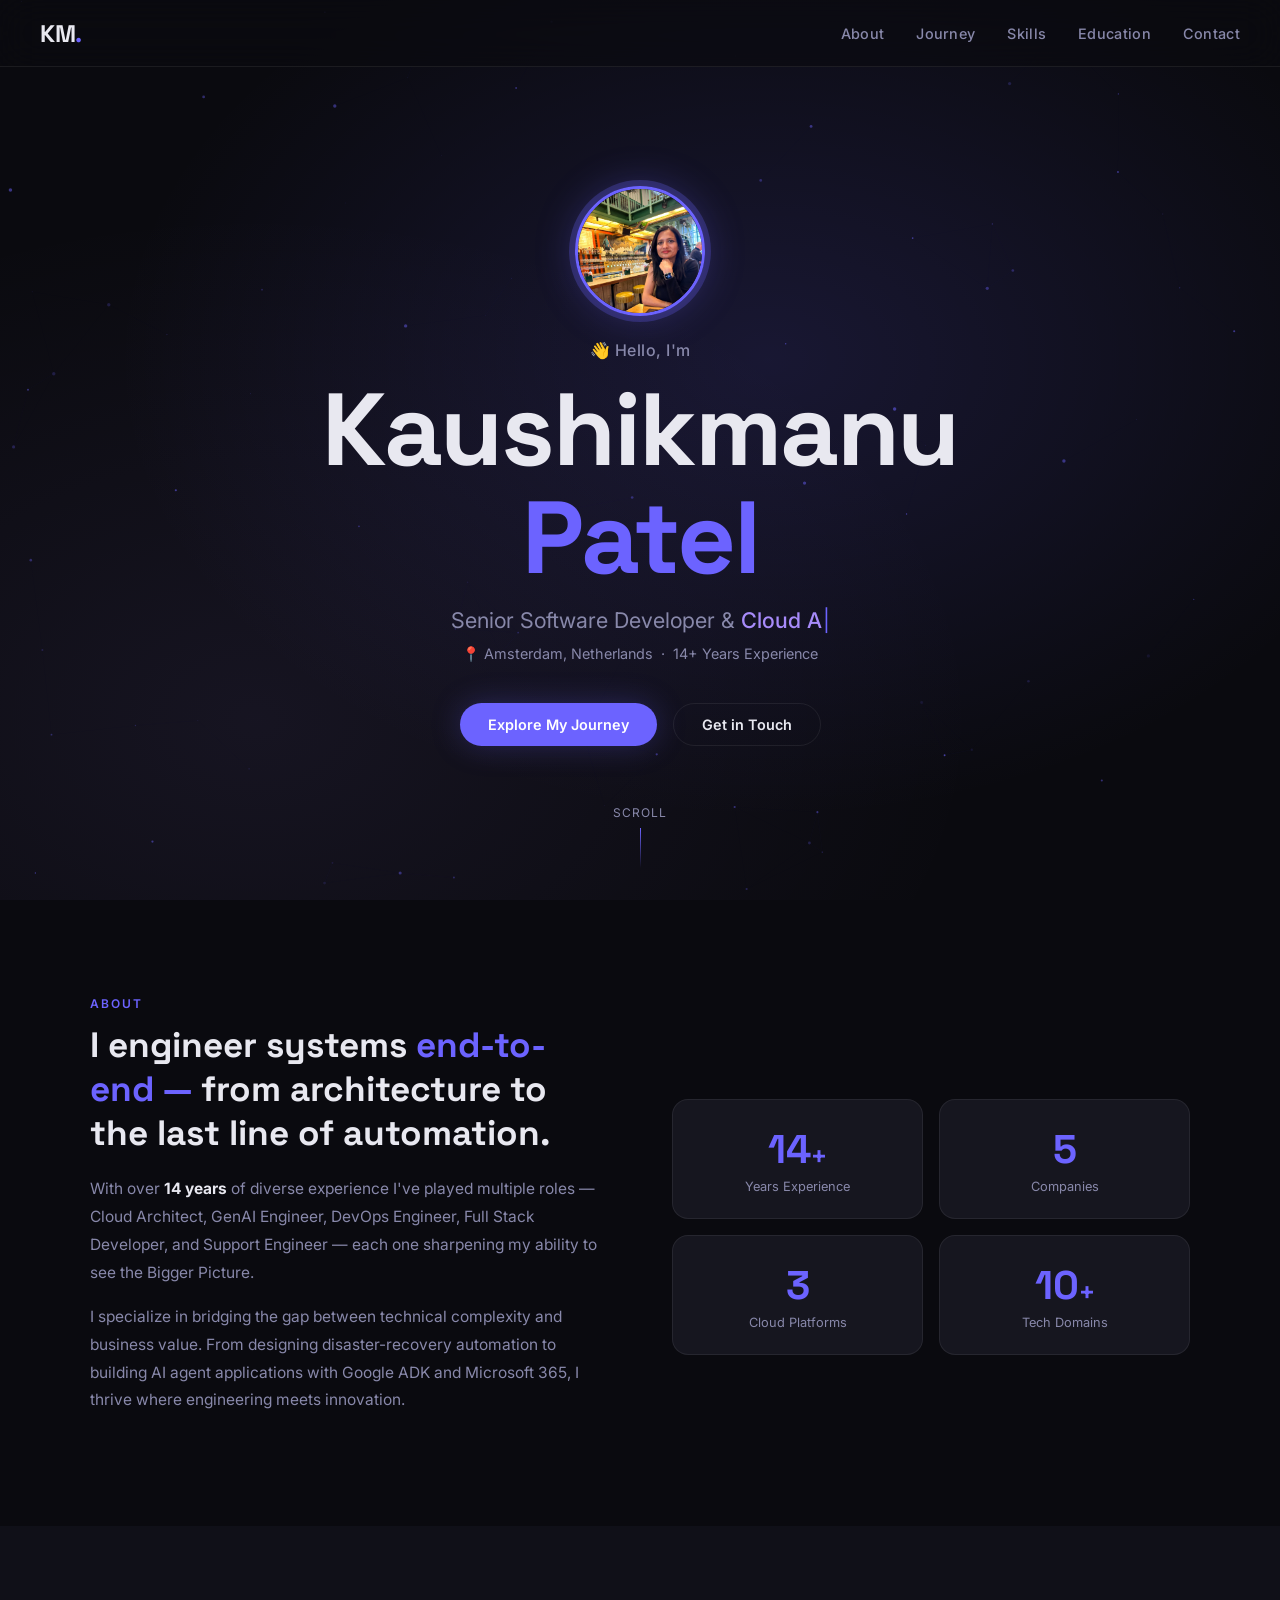
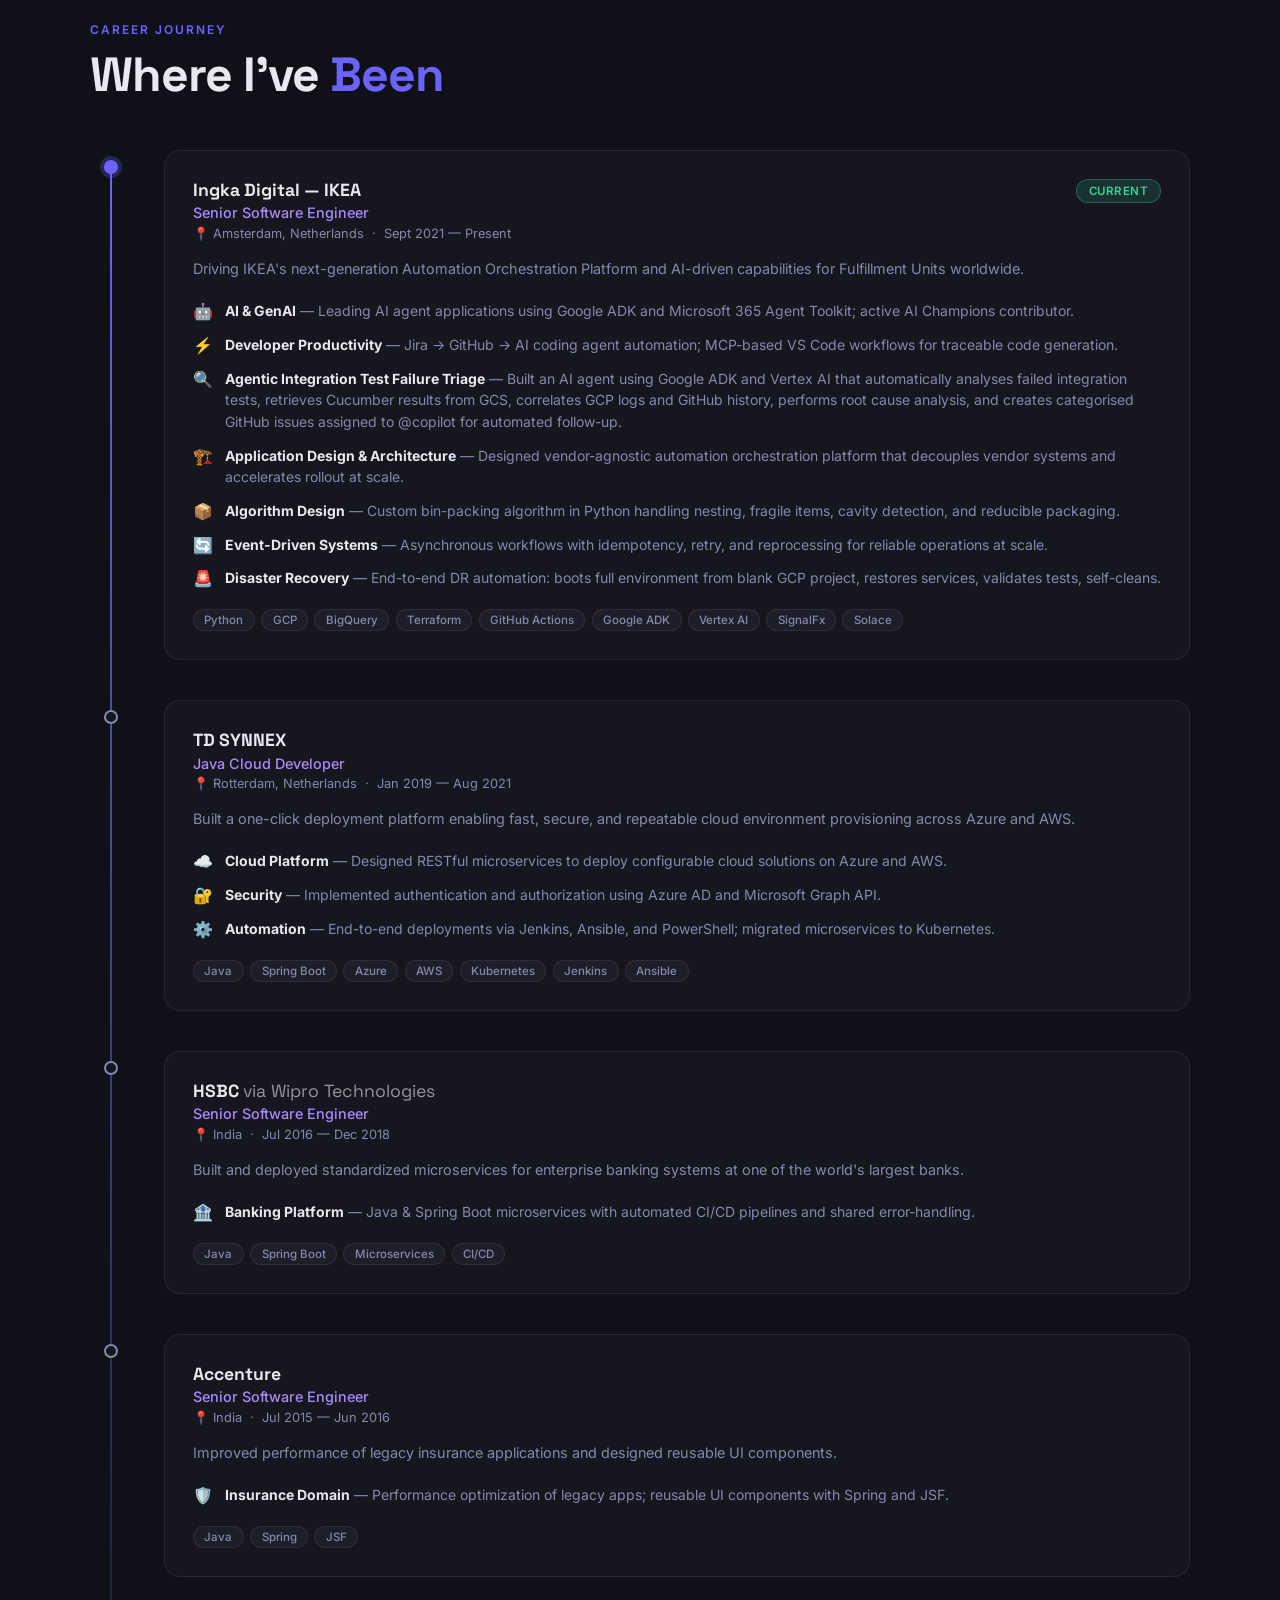
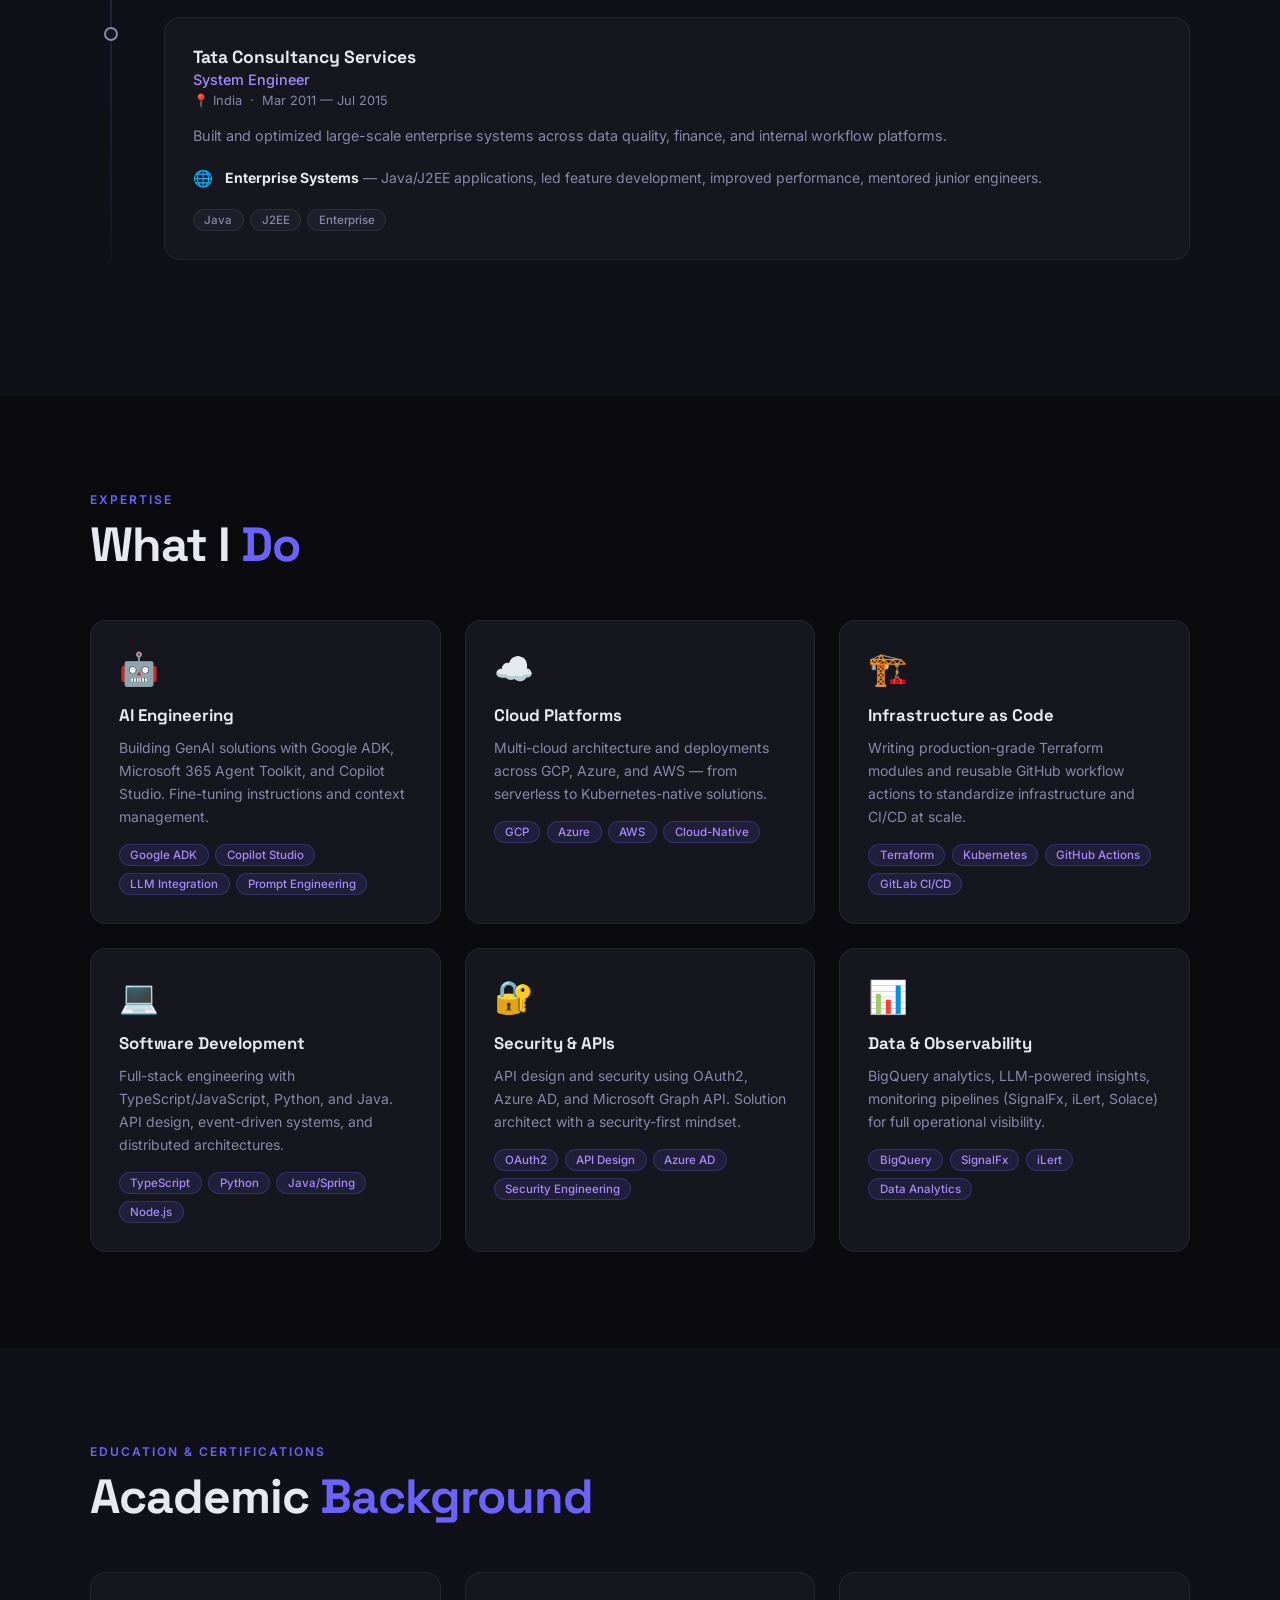
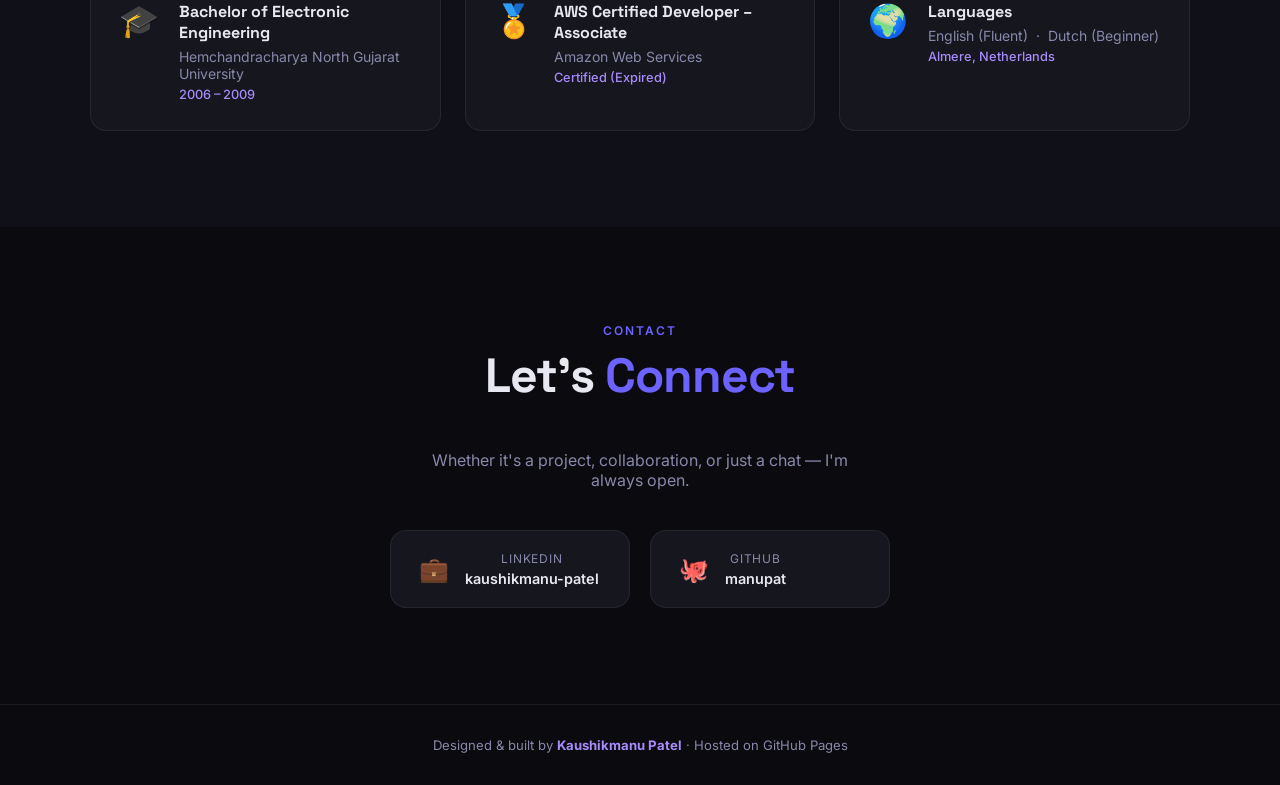
==== commit 91b847db: "fix: correct GitHub link to manupat" ====
--- a/index.html
+++ b/index.html
@@ -368,11 +368,11 @@
             <div class="cc-value">kaushikmanu-patel</div>
           </div>
         </a>
-        <a href="https://github.com/kaushikmanu" target="_blank" rel="noopener noreferrer" class="contact-card">
+        <a href="https://github.com/manupat" target="_blank" rel="noopener noreferrer" class="contact-card">
           <span class="cc-icon">🐙</span>
           <div>
             <div class="cc-label">GitHub</div>
-            <div class="cc-value">kaushikmanu</div>
+            <div class="cc-value">manupat</div>
           </div>
         </a>
       </div>
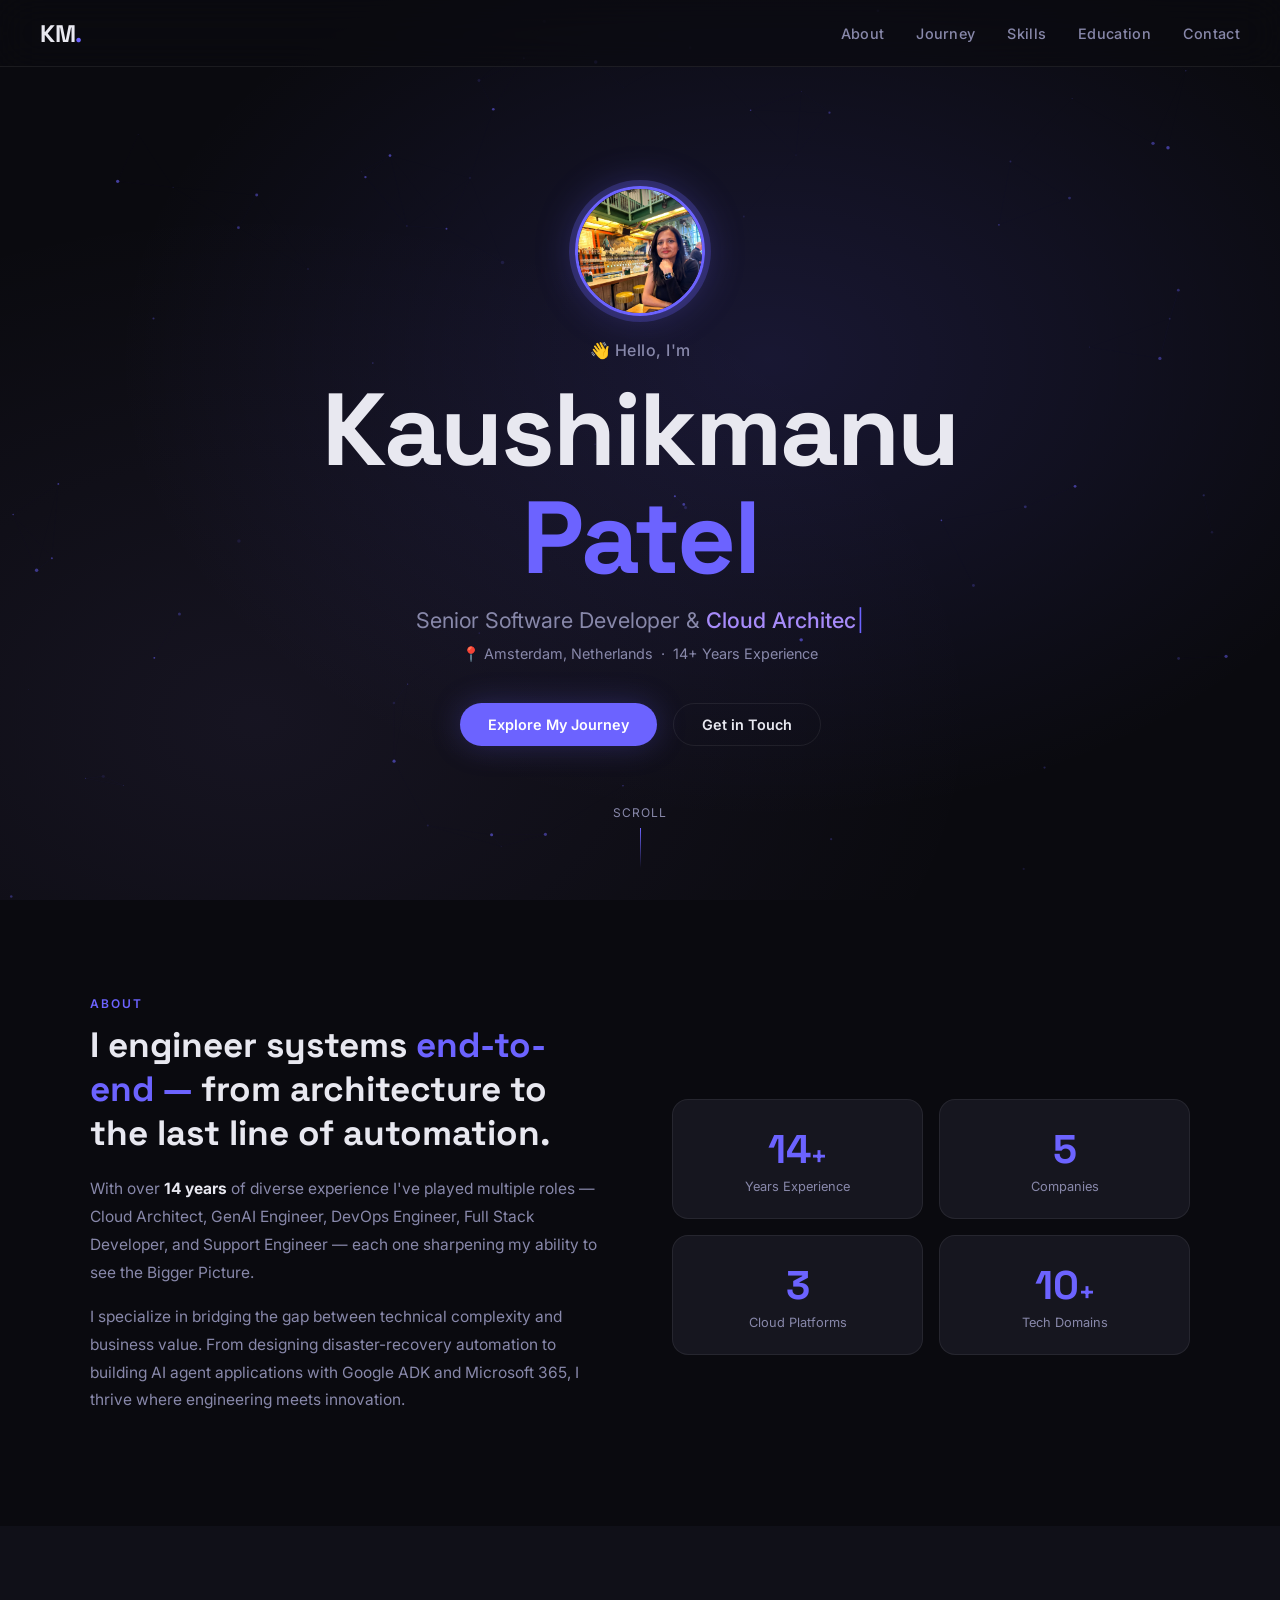
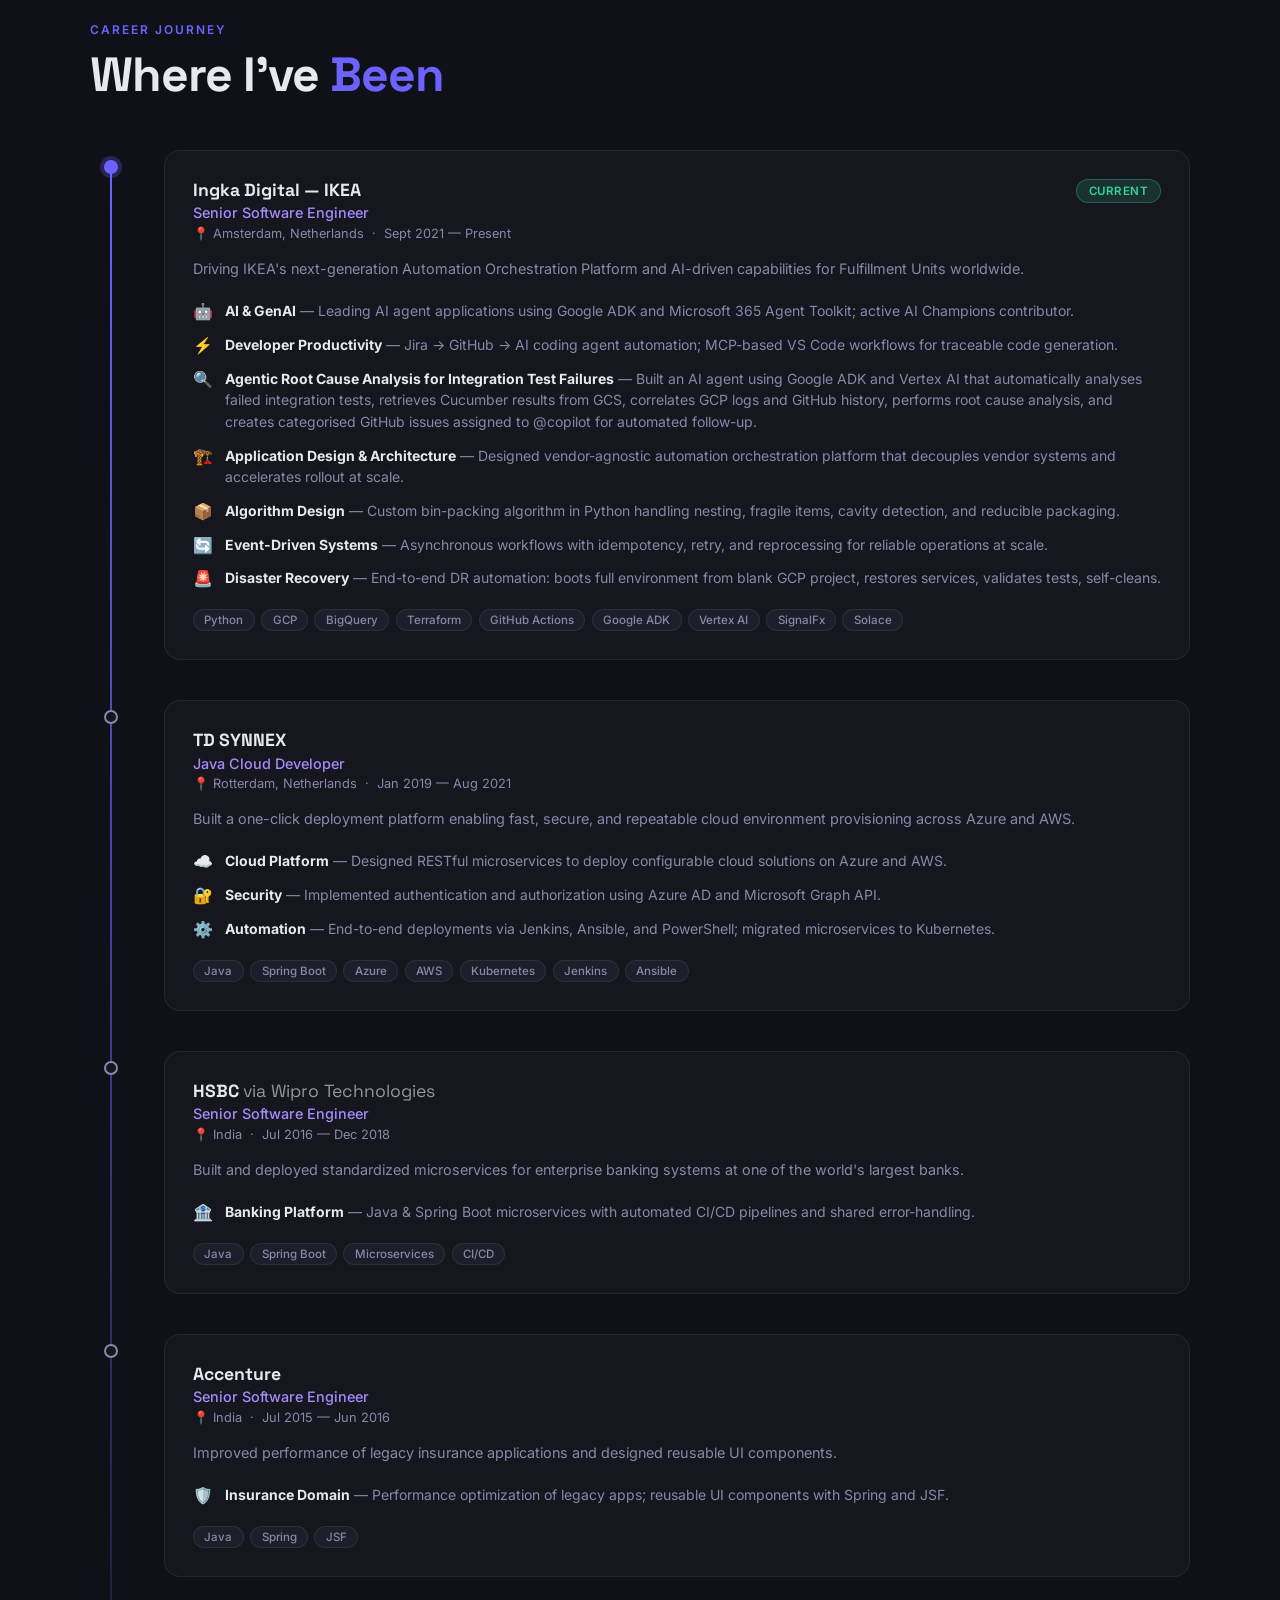
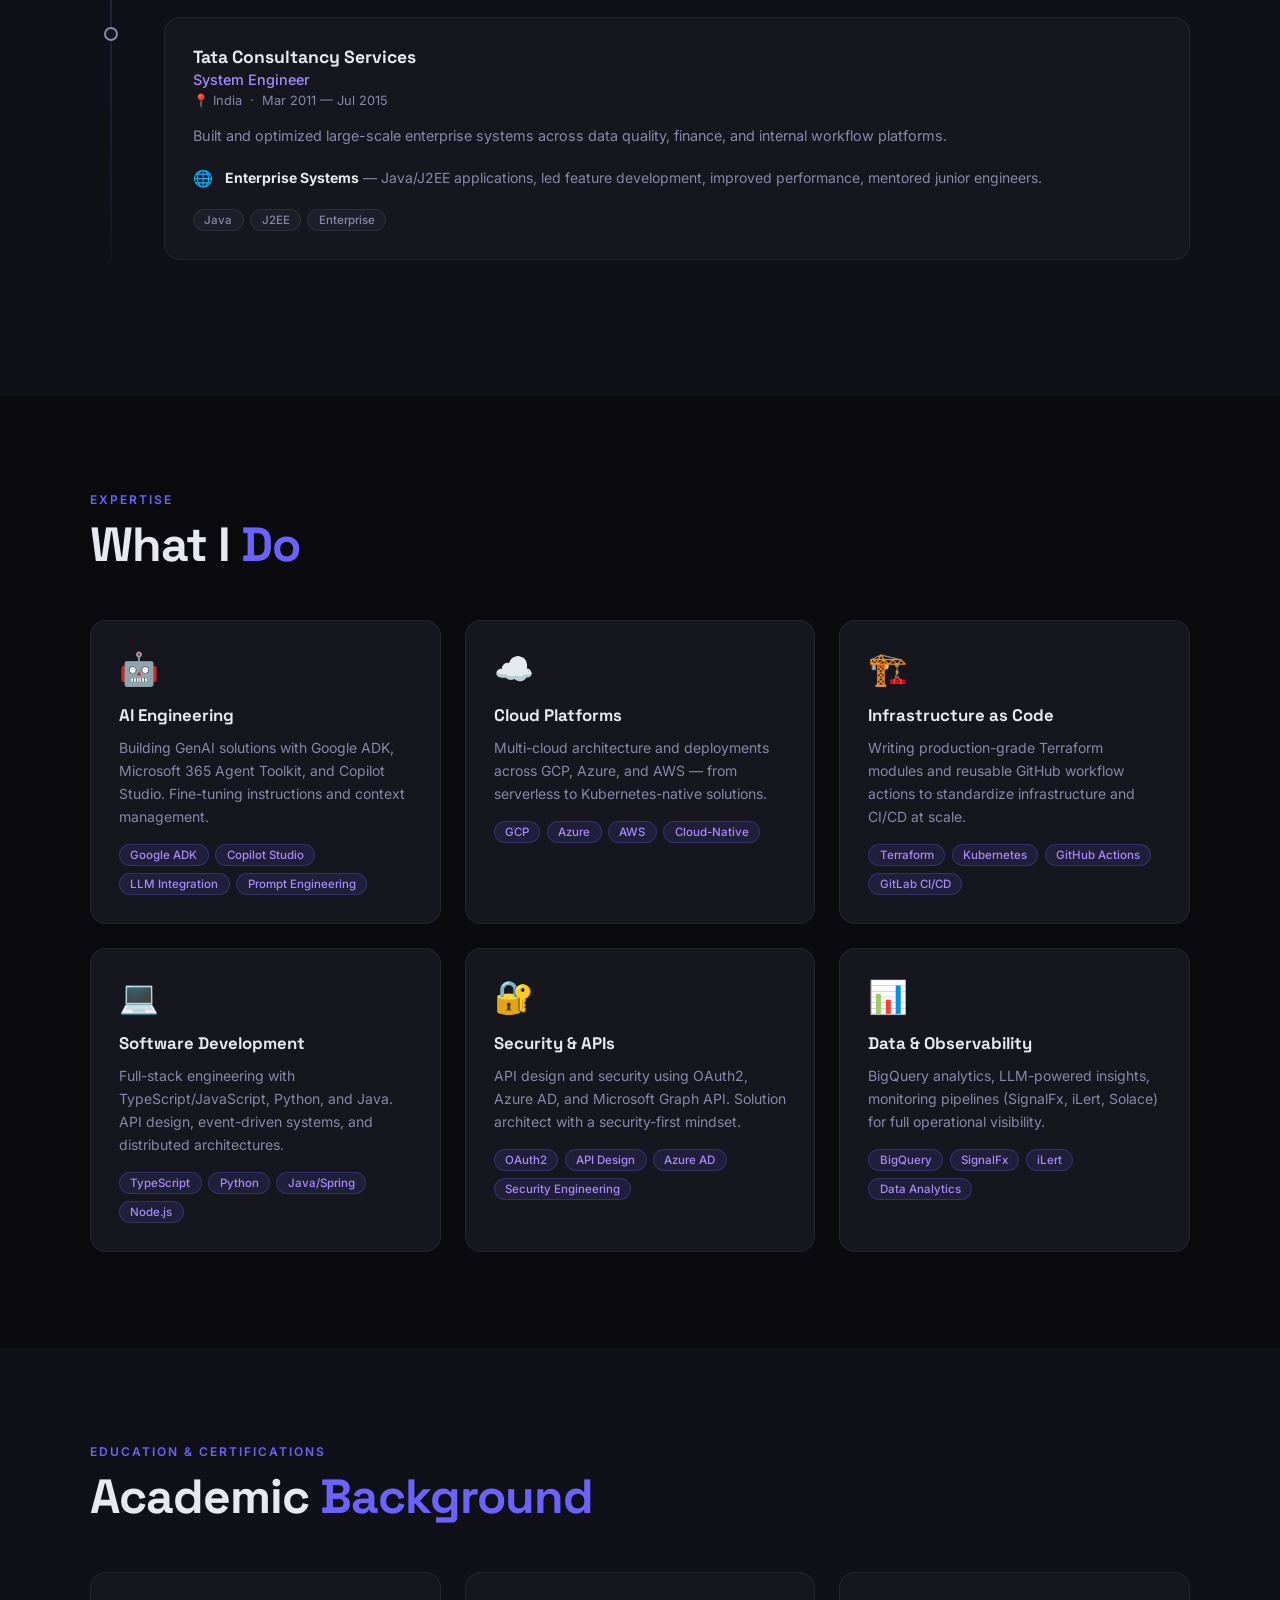
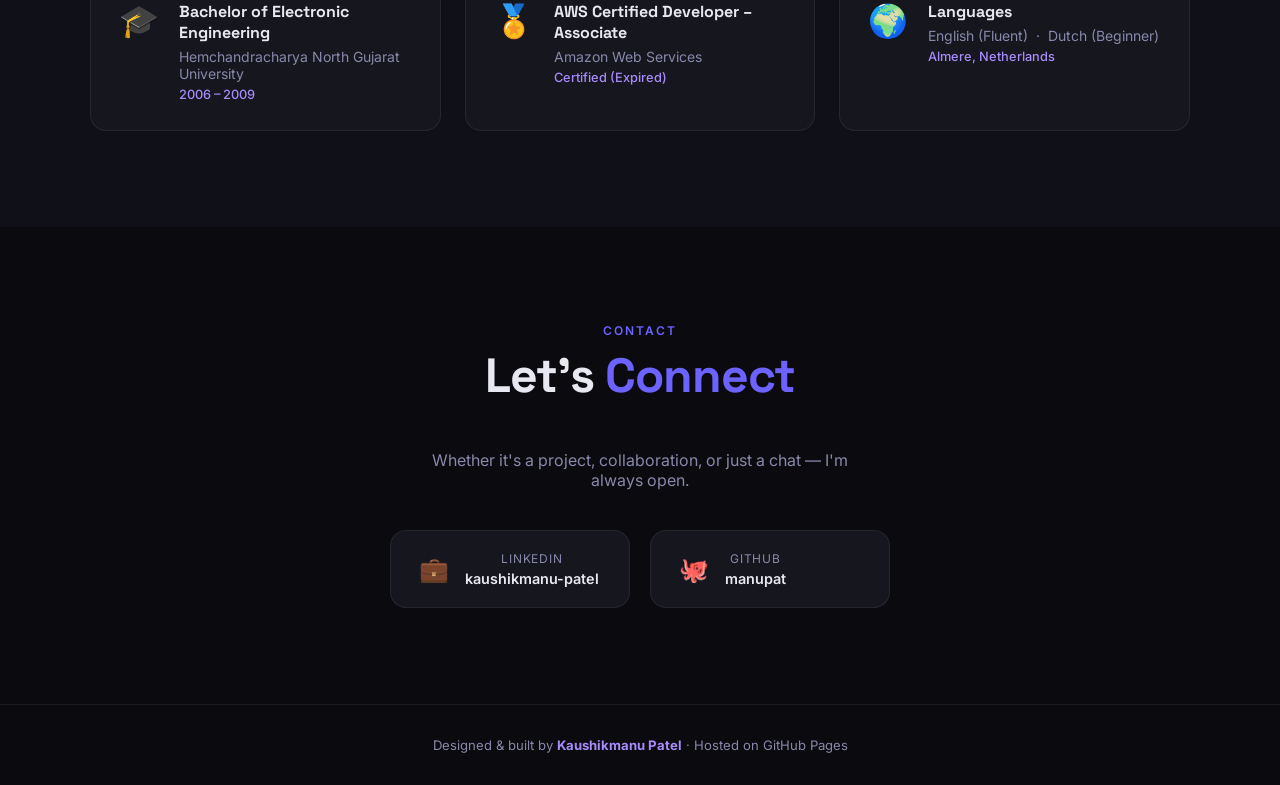
==== commit 81f82ab6: "updating the title of one project" ====
--- a/index.html
+++ b/index.html
@@ -114,7 +114,7 @@
               </div>
               <div class="highlight">
                 <span class="h-icon">🔍</span>
-                <div><strong>Agentic Integration Test Failure Triage</strong> — Built an AI agent using Google ADK and Vertex AI that automatically analyses failed integration tests, retrieves Cucumber results from GCS, correlates GCP logs and GitHub history, performs root cause analysis, and creates categorised GitHub issues assigned to @copilot for automated follow-up.</div>
+                <div><strong>Agentic Root Cause Analysis for Integration Test Failures</strong> — Built an AI agent using Google ADK and Vertex AI that automatically analyses failed integration tests, retrieves Cucumber results from GCS, correlates GCP logs and GitHub history, performs root cause analysis, and creates categorised GitHub issues assigned to @copilot for automated follow-up.</div>
               </div>
               <div class="highlight">
                 <span class="h-icon">🏗️</span>
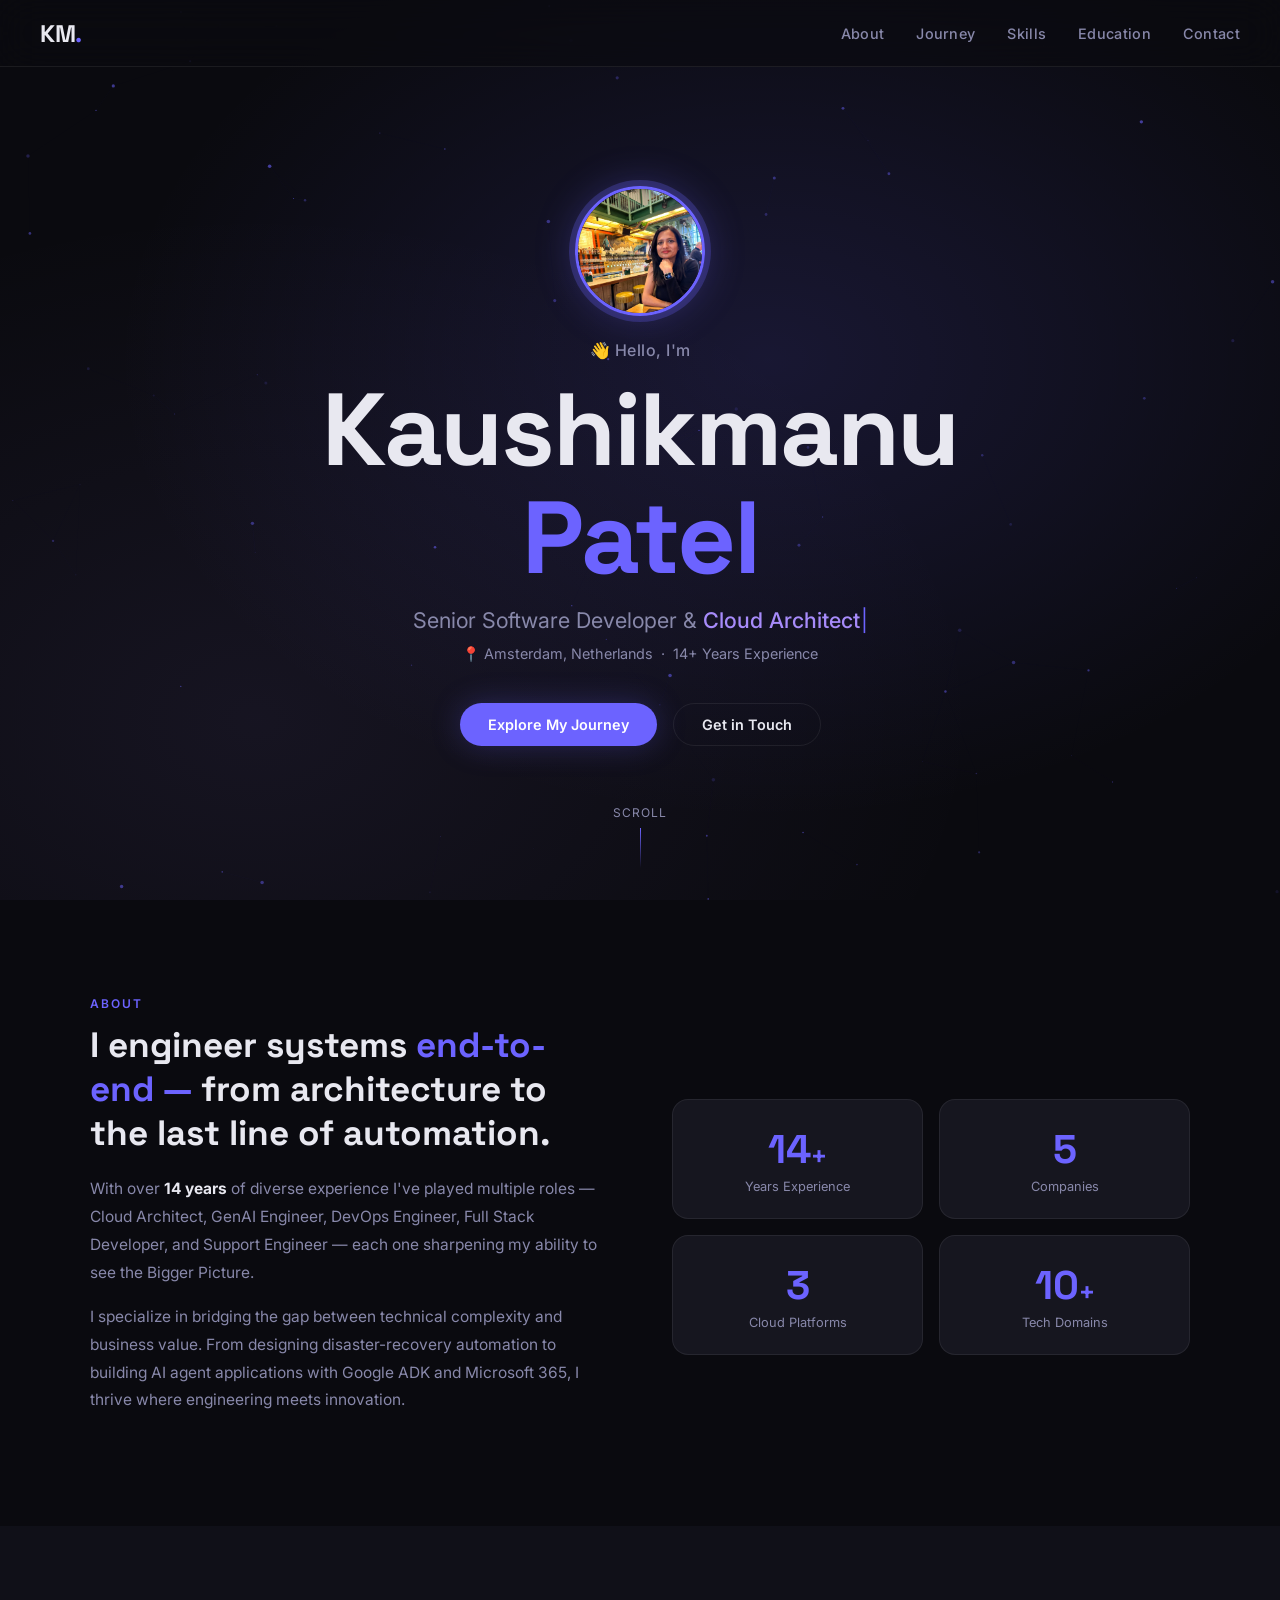
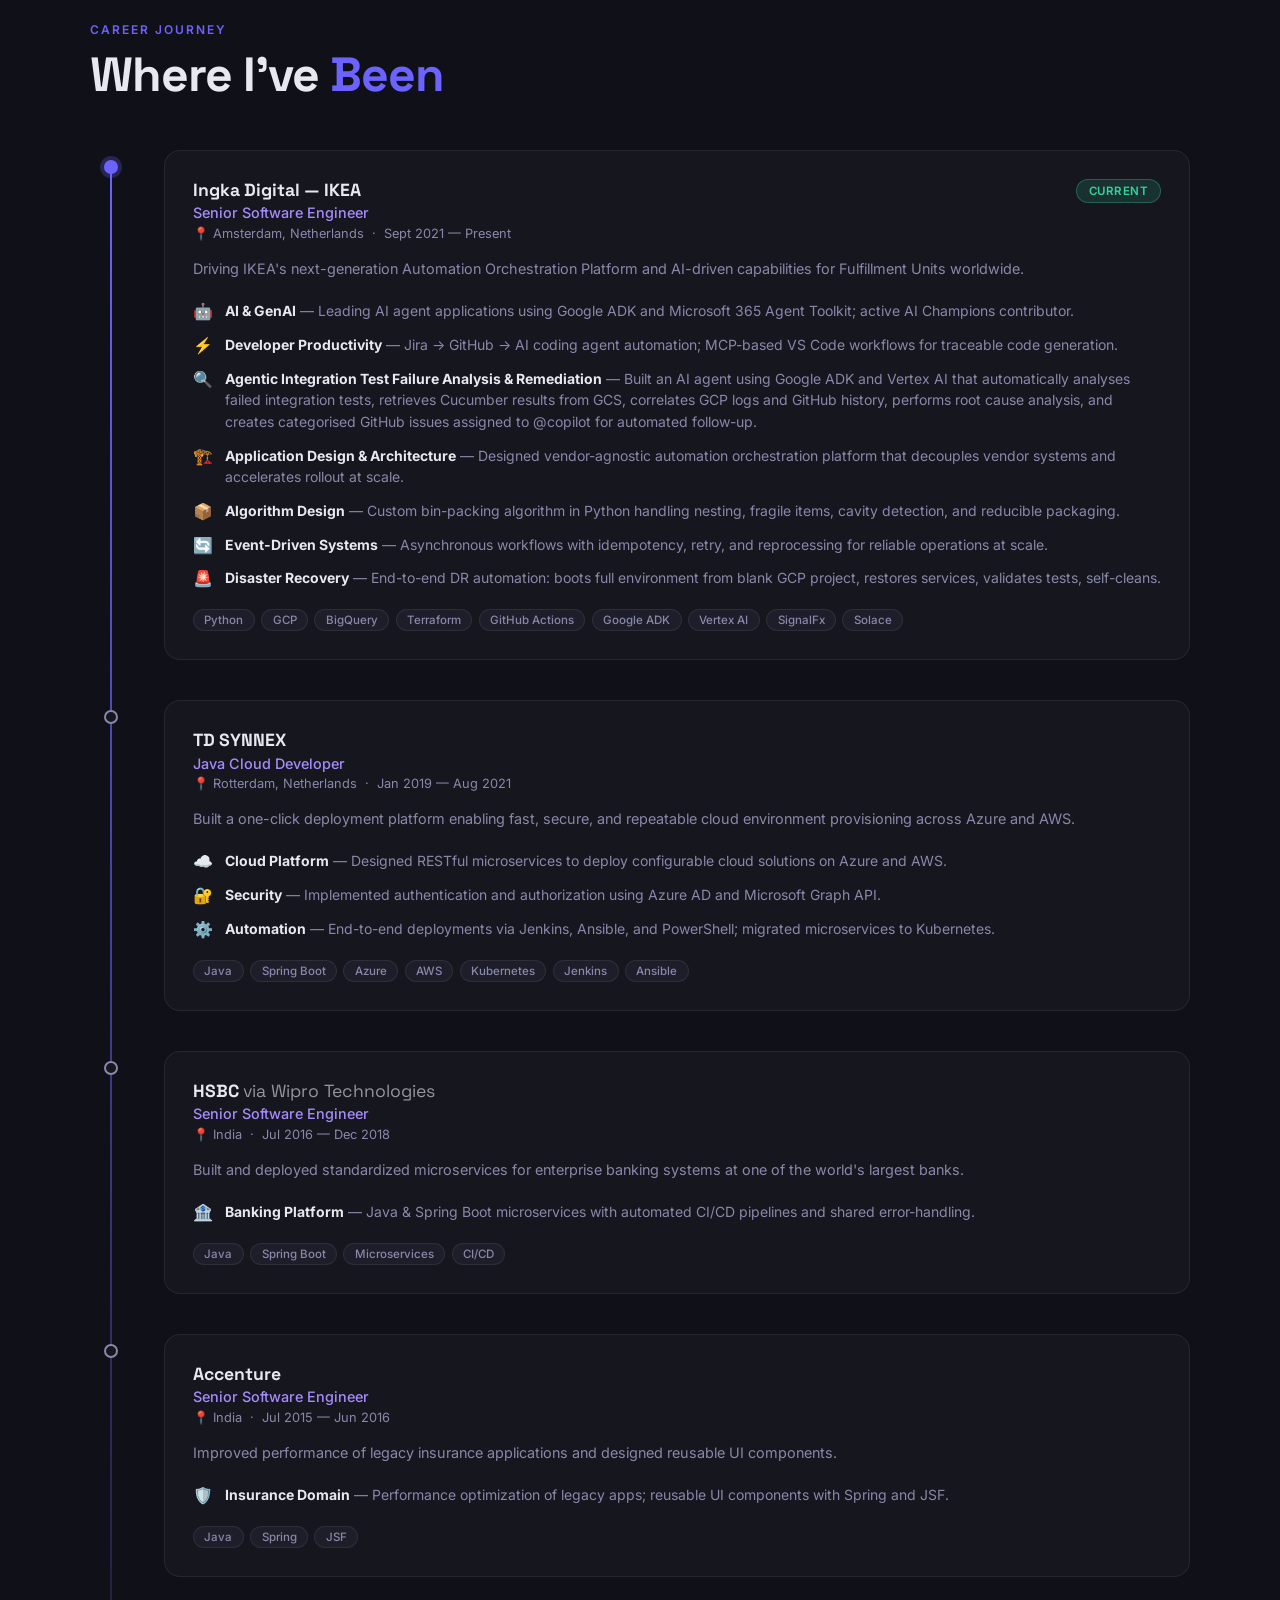
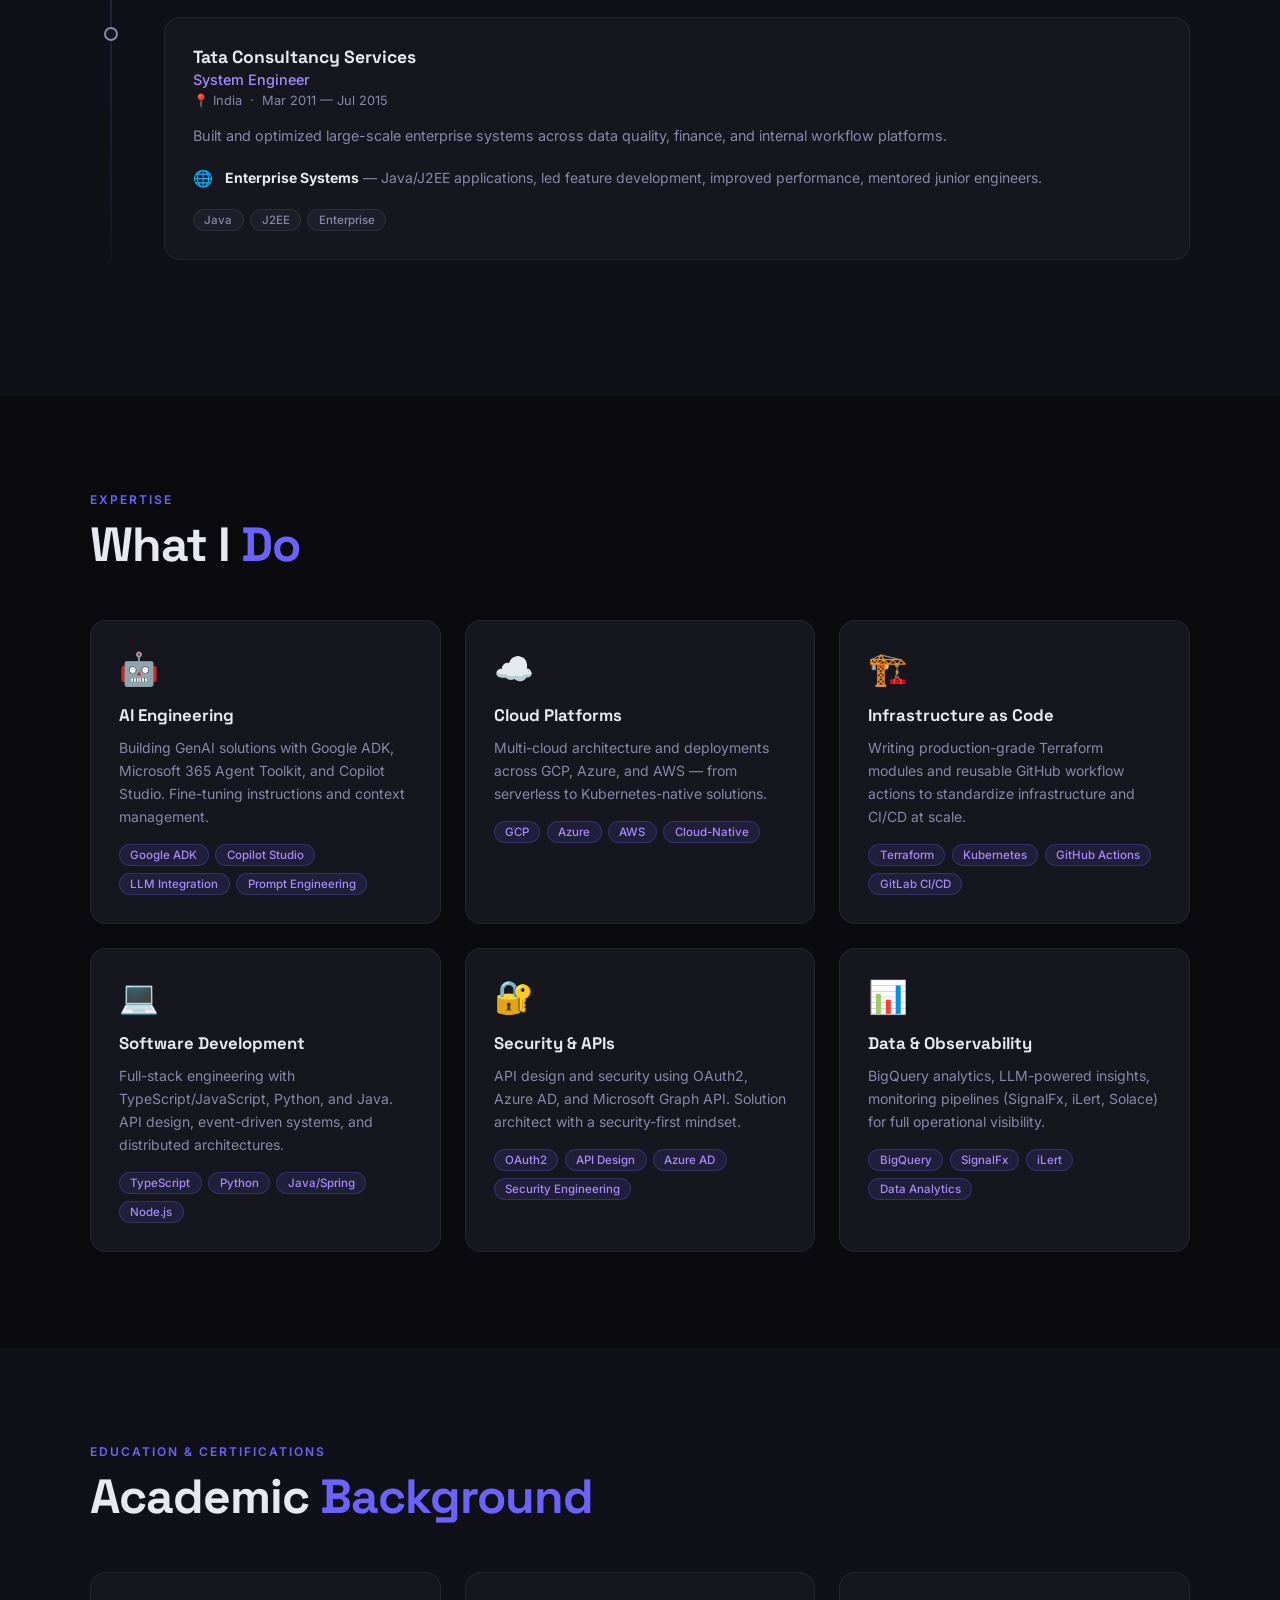
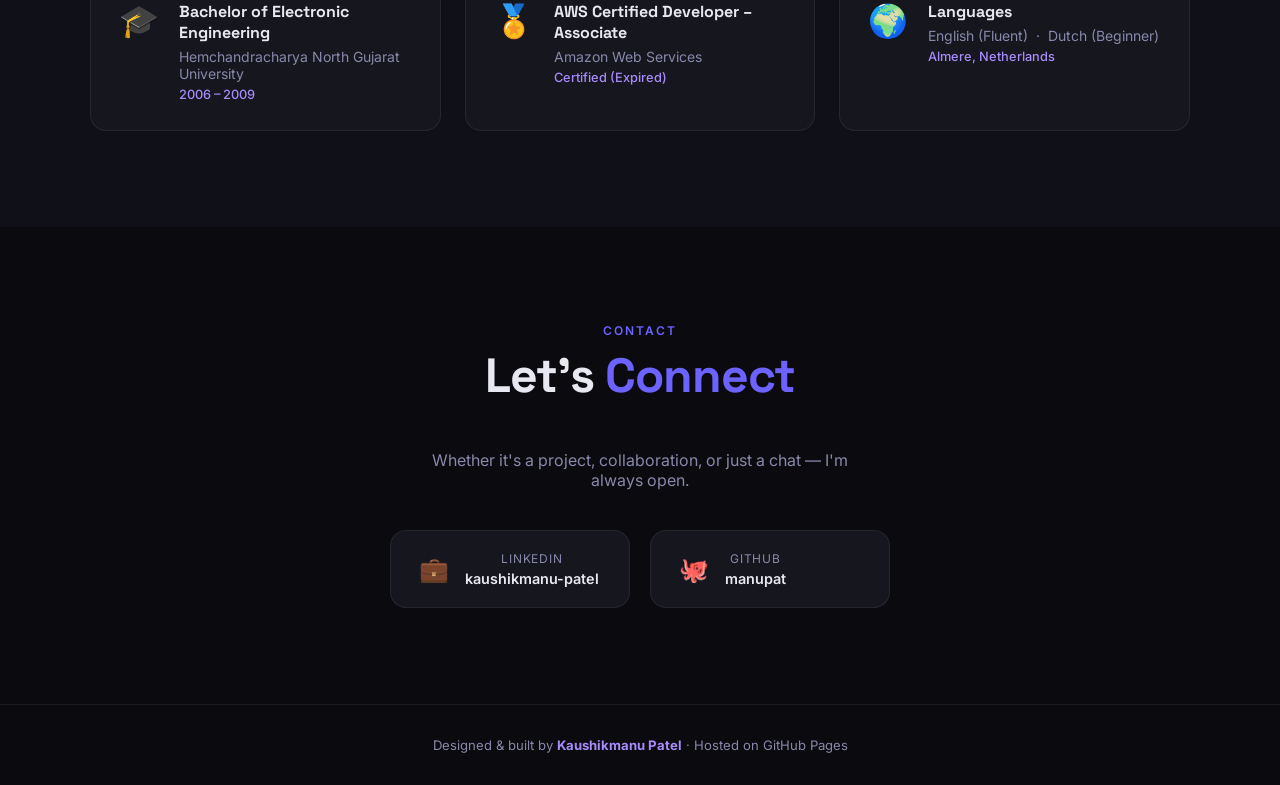
==== commit f539b1d3: "updating the title of one project" ====
--- a/index.html
+++ b/index.html
@@ -114,7 +114,7 @@
               </div>
               <div class="highlight">
                 <span class="h-icon">🔍</span>
-                <div><strong>Agentic Root Cause Analysis for Integration Test Failures</strong> — Built an AI agent using Google ADK and Vertex AI that automatically analyses failed integration tests, retrieves Cucumber results from GCS, correlates GCP logs and GitHub history, performs root cause analysis, and creates categorised GitHub issues assigned to @copilot for automated follow-up.</div>
+                <div><strong>Agentic Integration Test Failure Analysis & Remediation</strong> — Built an AI agent using Google ADK and Vertex AI that automatically analyses failed integration tests, retrieves Cucumber results from GCS, correlates GCP logs and GitHub history, performs root cause analysis, and creates categorised GitHub issues assigned to @copilot for automated follow-up.</div>
               </div>
               <div class="highlight">
                 <span class="h-icon">🏗️</span>
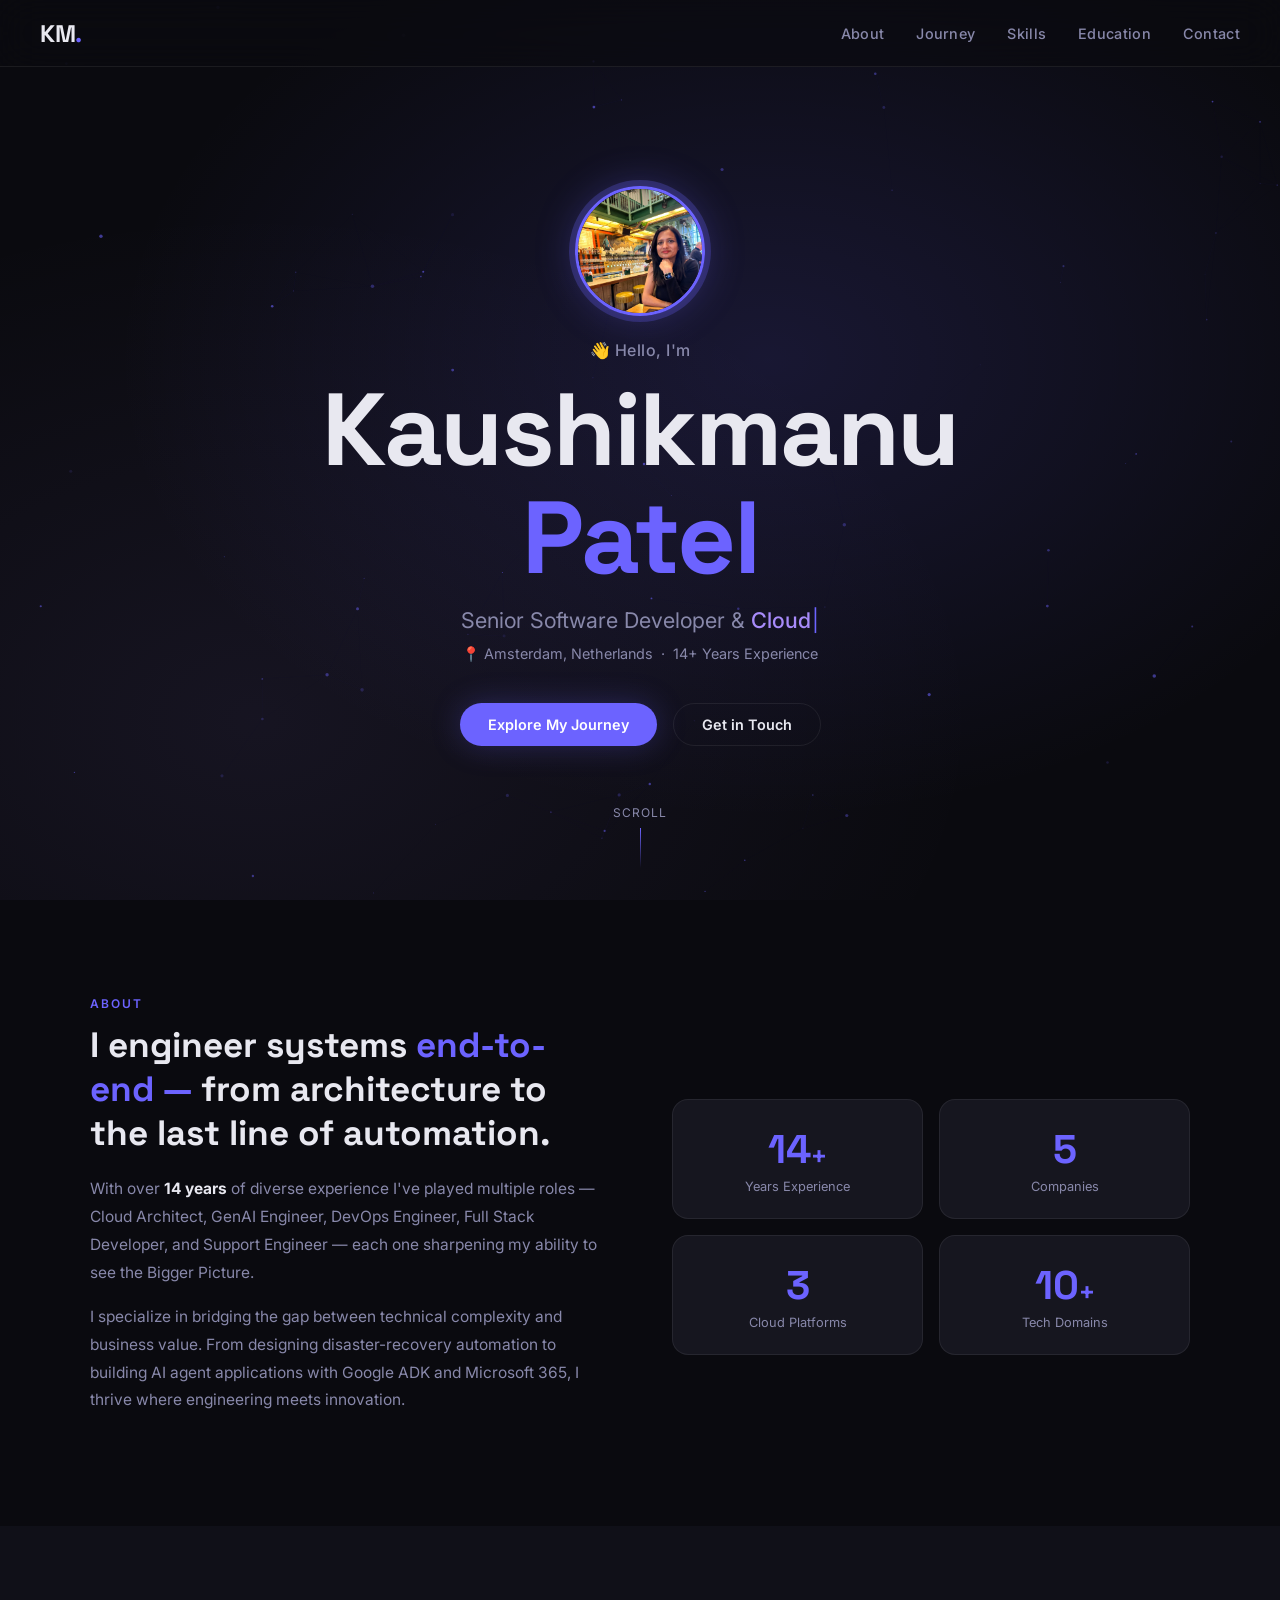
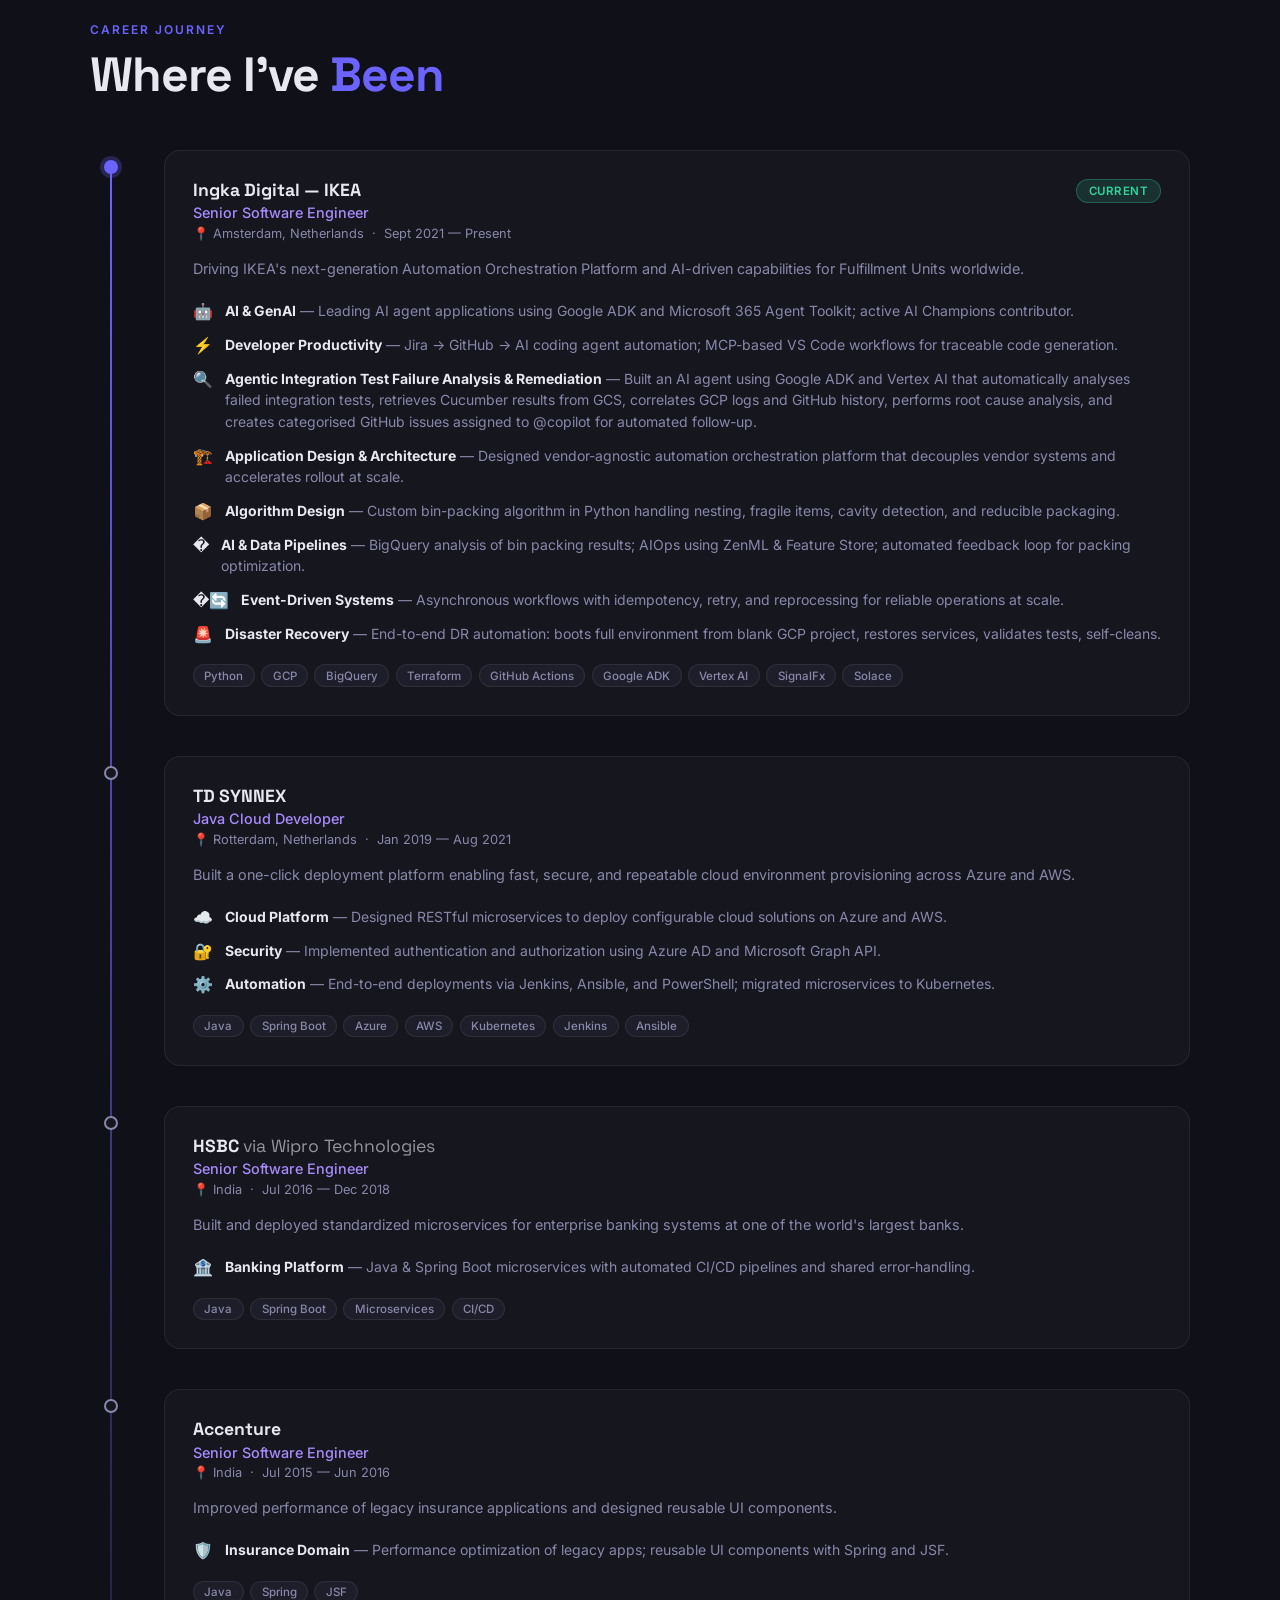
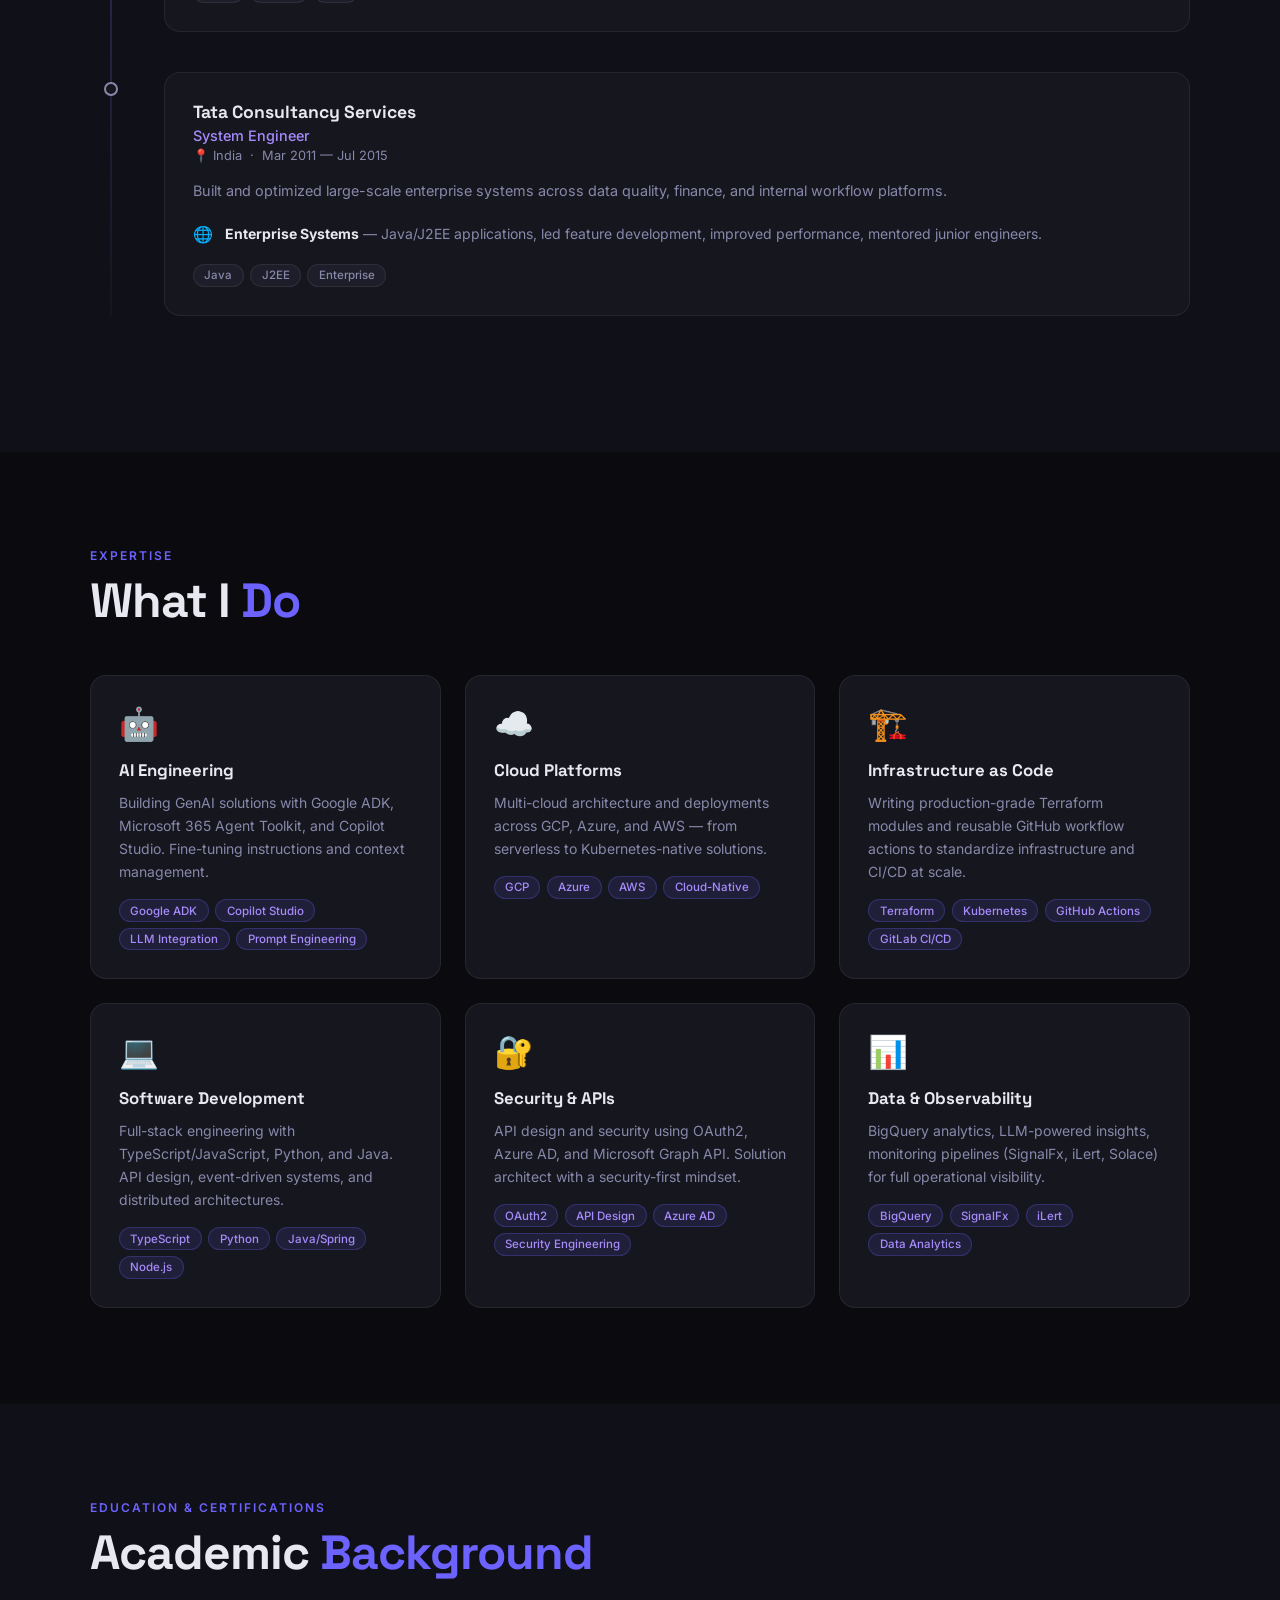
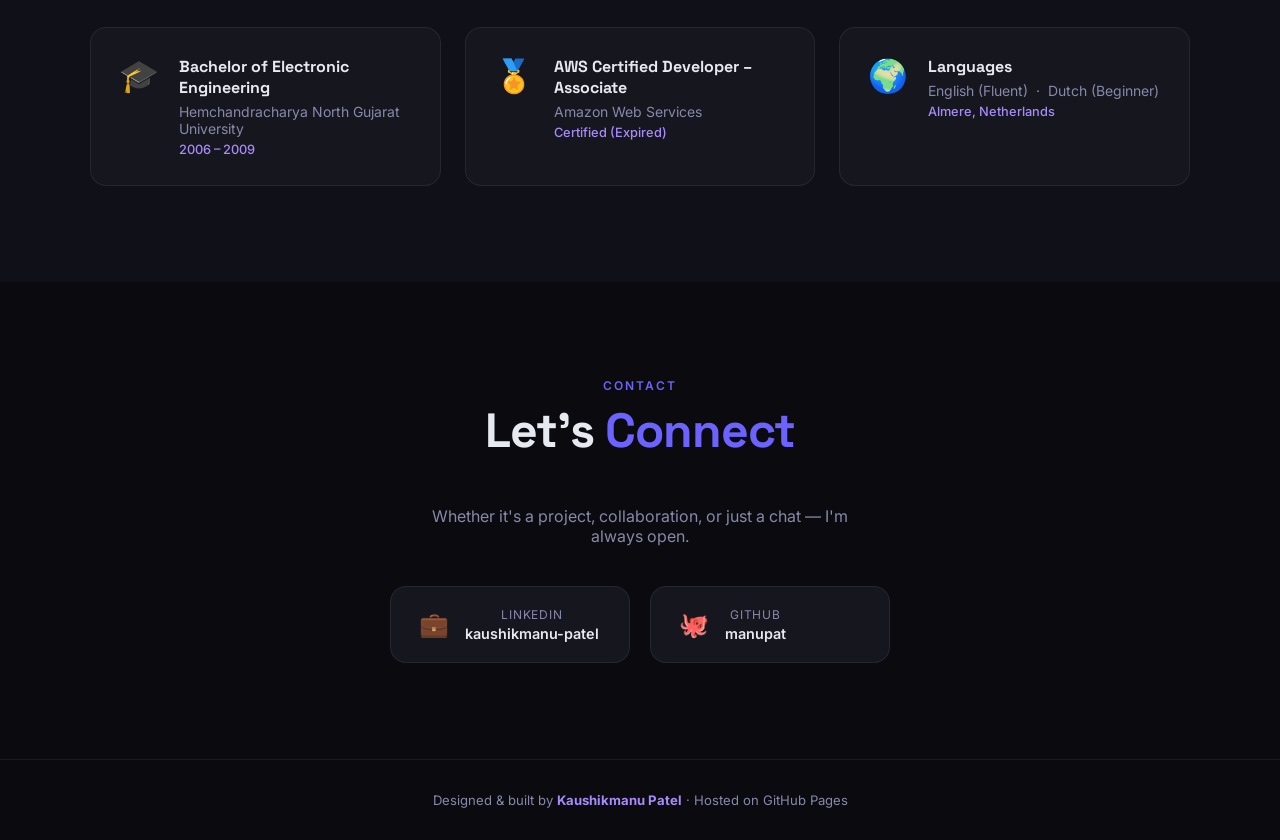
==== commit 3bb5984e: "adding AI and data pipeline" ====
--- a/index.html
+++ b/index.html
@@ -125,7 +125,11 @@
                 <div><strong>Algorithm Design</strong> — Custom bin-packing algorithm in Python handling nesting, fragile items, cavity detection, and reducible packaging.</div>
               </div>
               <div class="highlight">
-                <span class="h-icon">🔄</span>
+                <span class="h-icon">�</span>
+                <div><strong>AI & Data Pipelines</strong> — BigQuery analysis of bin packing results; AIOps using ZenML & Feature Store; automated feedback loop for packing optimization.</div>
+              </div>
+              <div class="highlight">
+                <span class="h-icon">�🔄</span>
                 <div><strong>Event-Driven Systems</strong> — Asynchronous workflows with idempotency, retry, and reprocessing for reliable operations at scale.</div>
               </div>
               <div class="highlight">
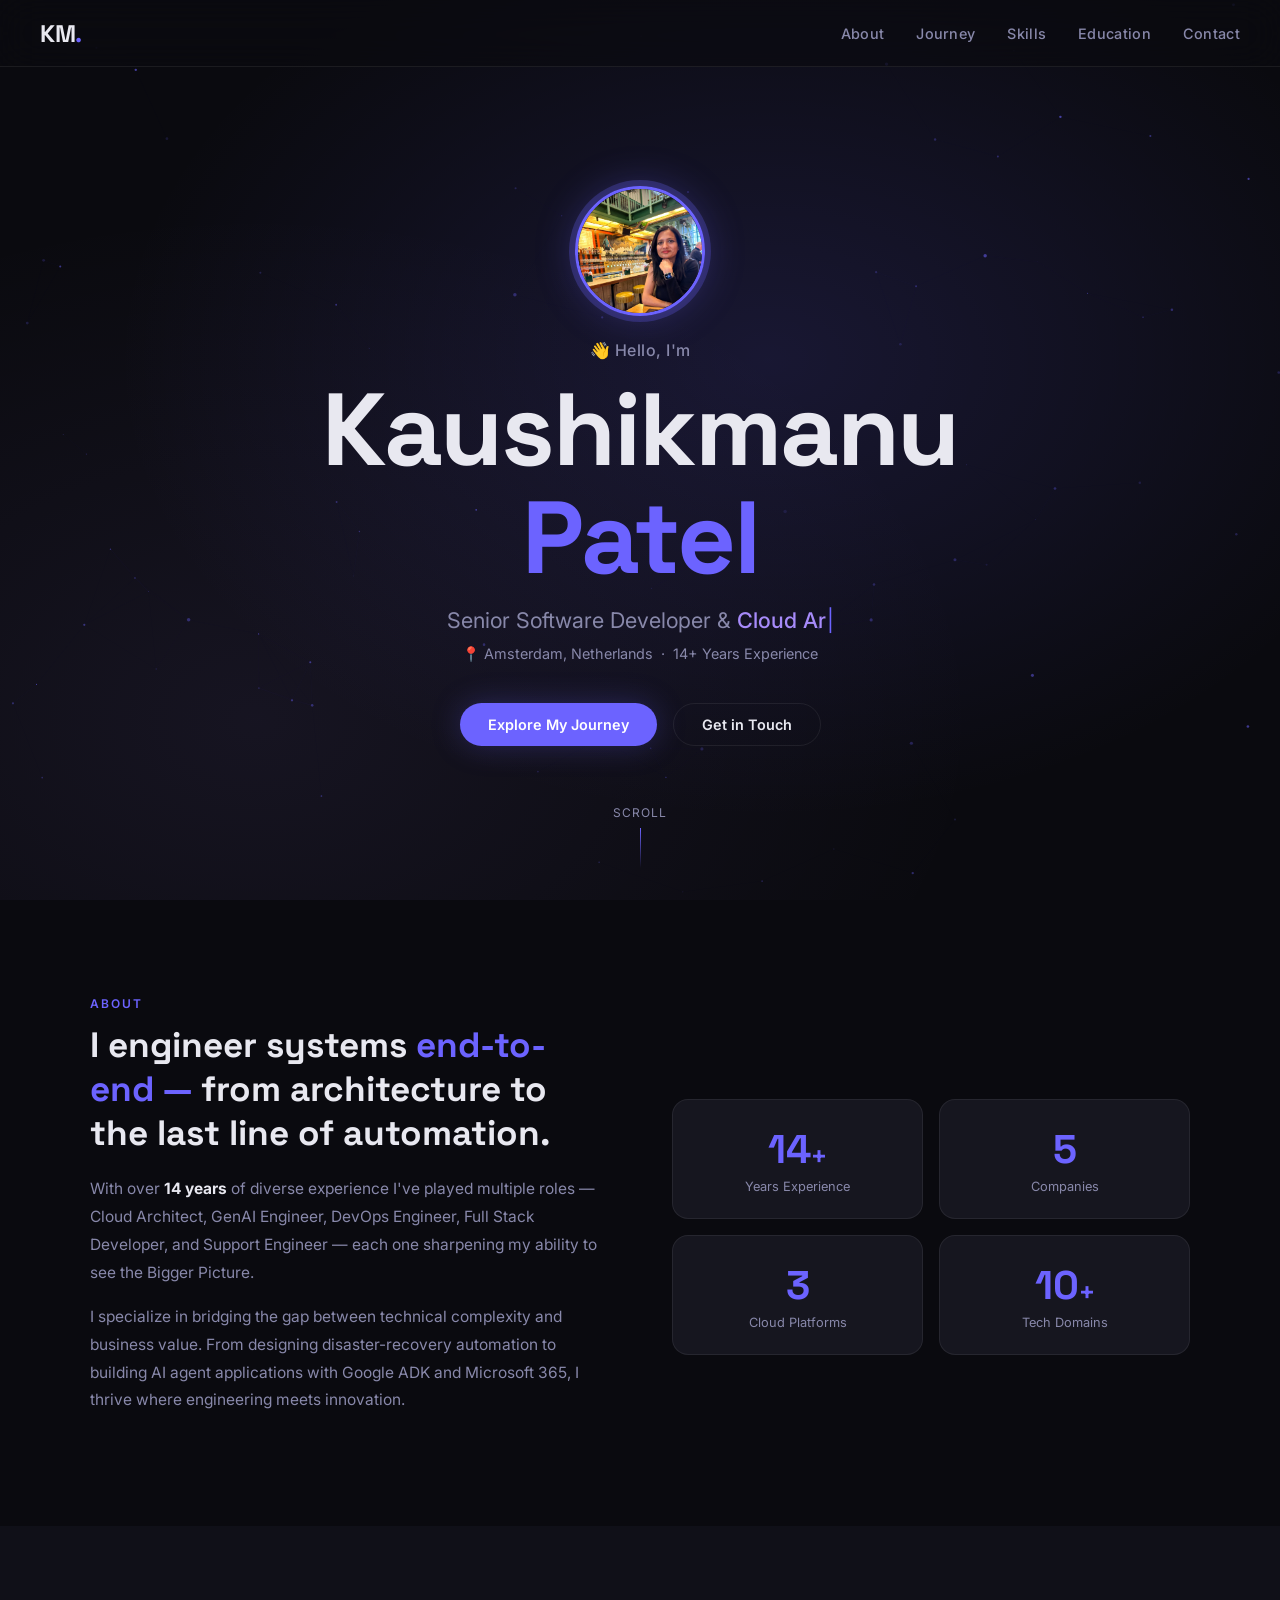
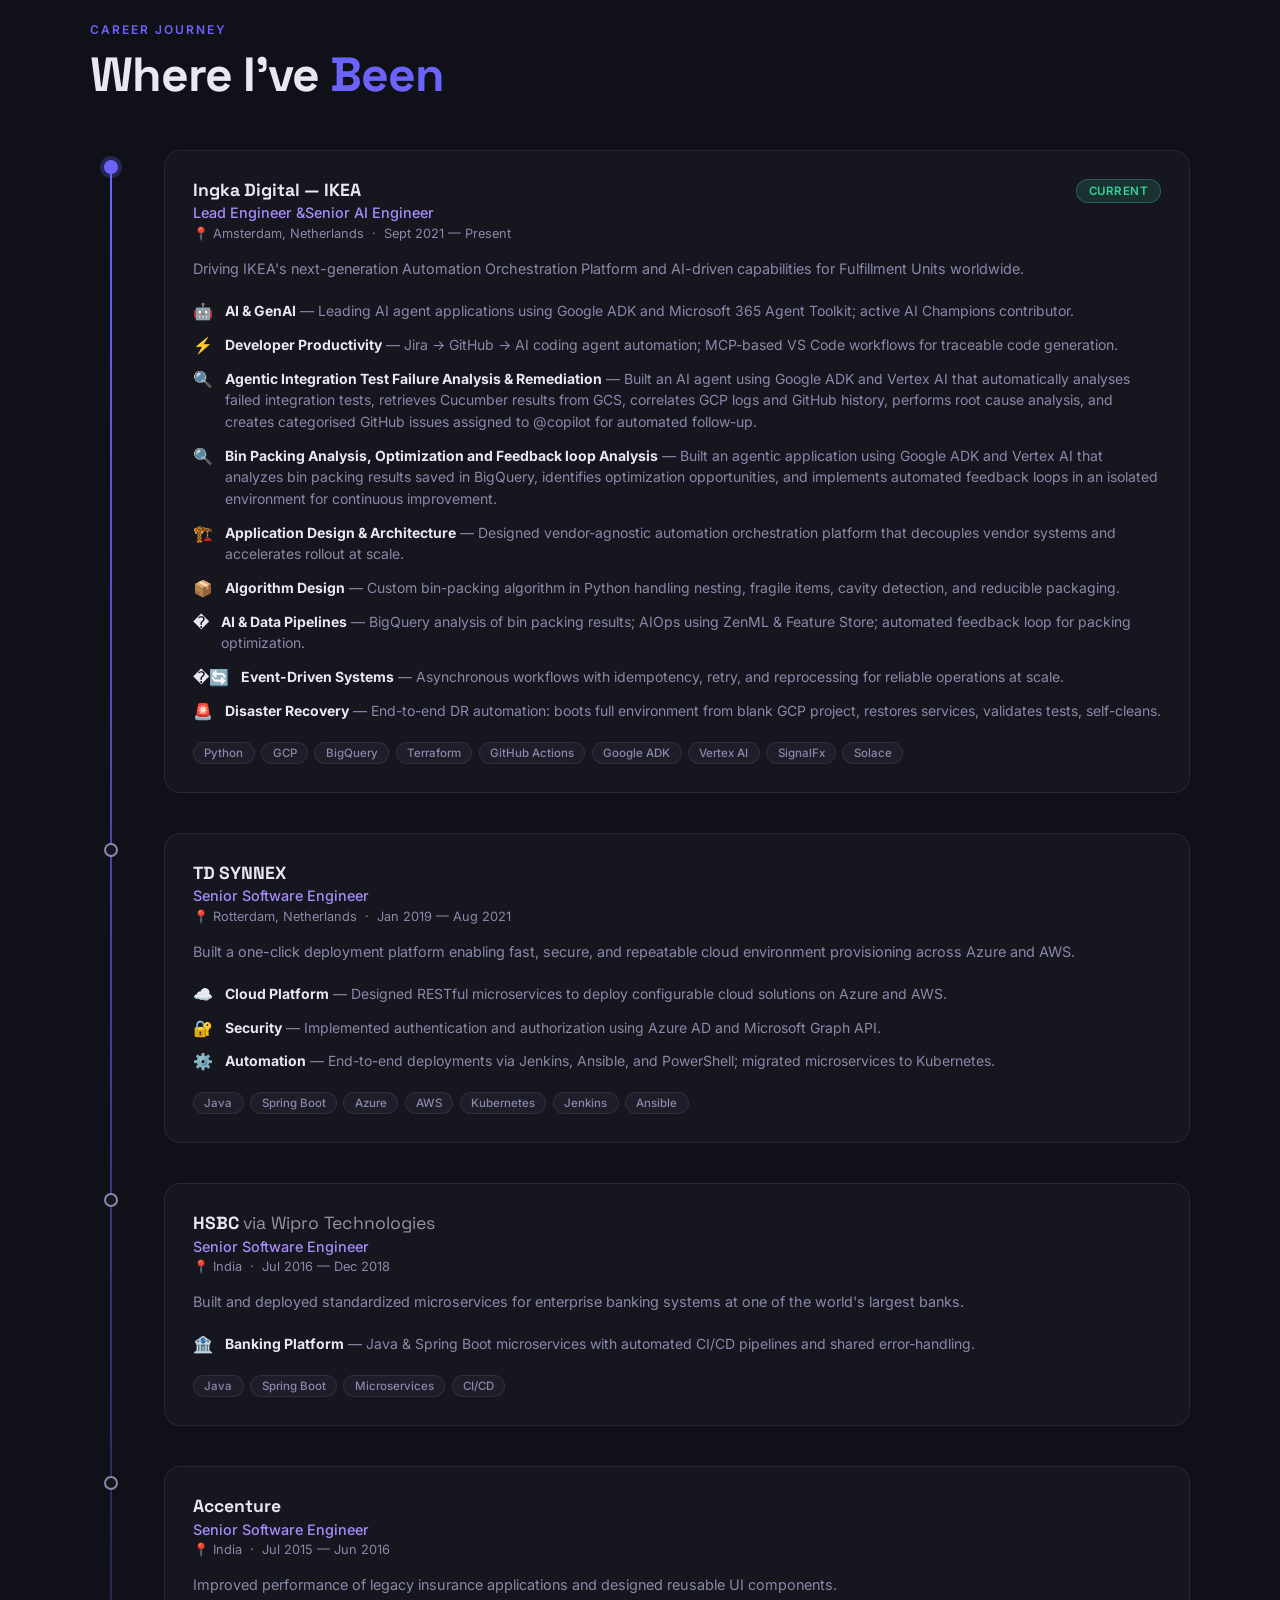
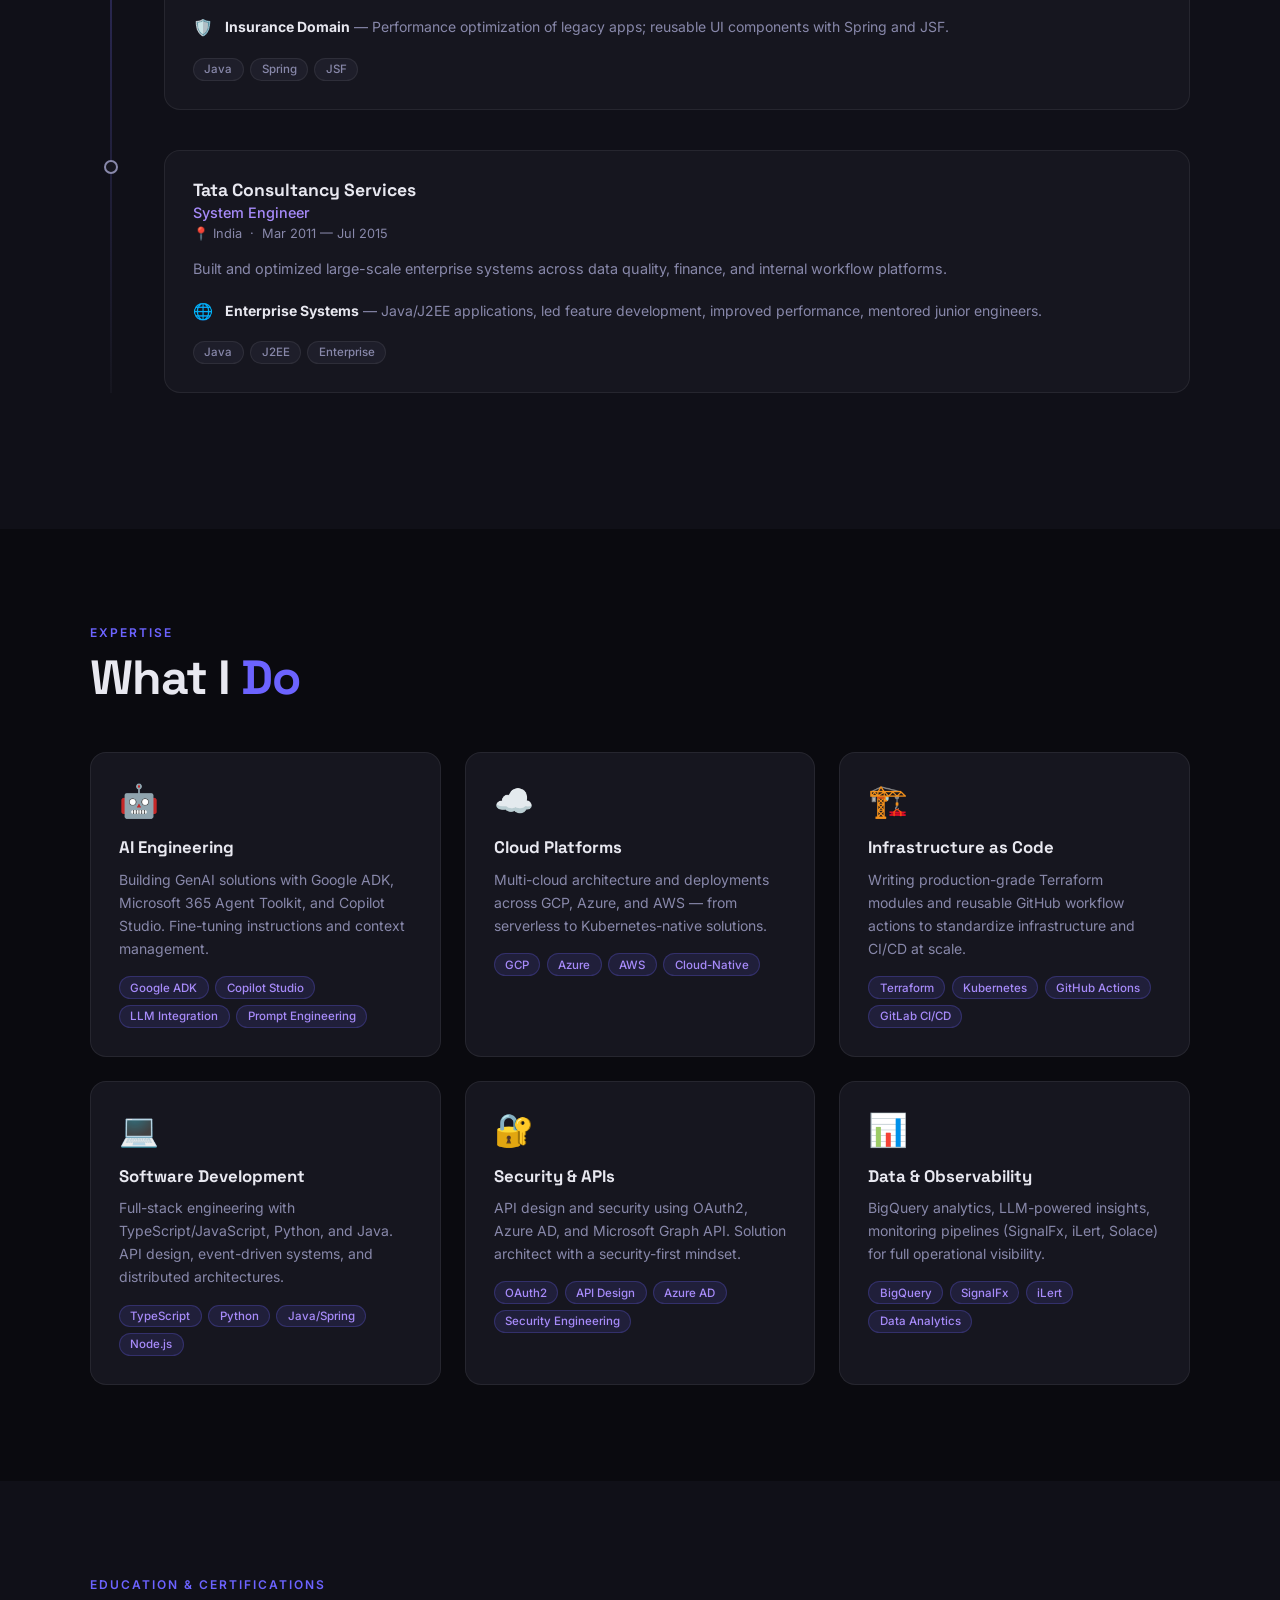
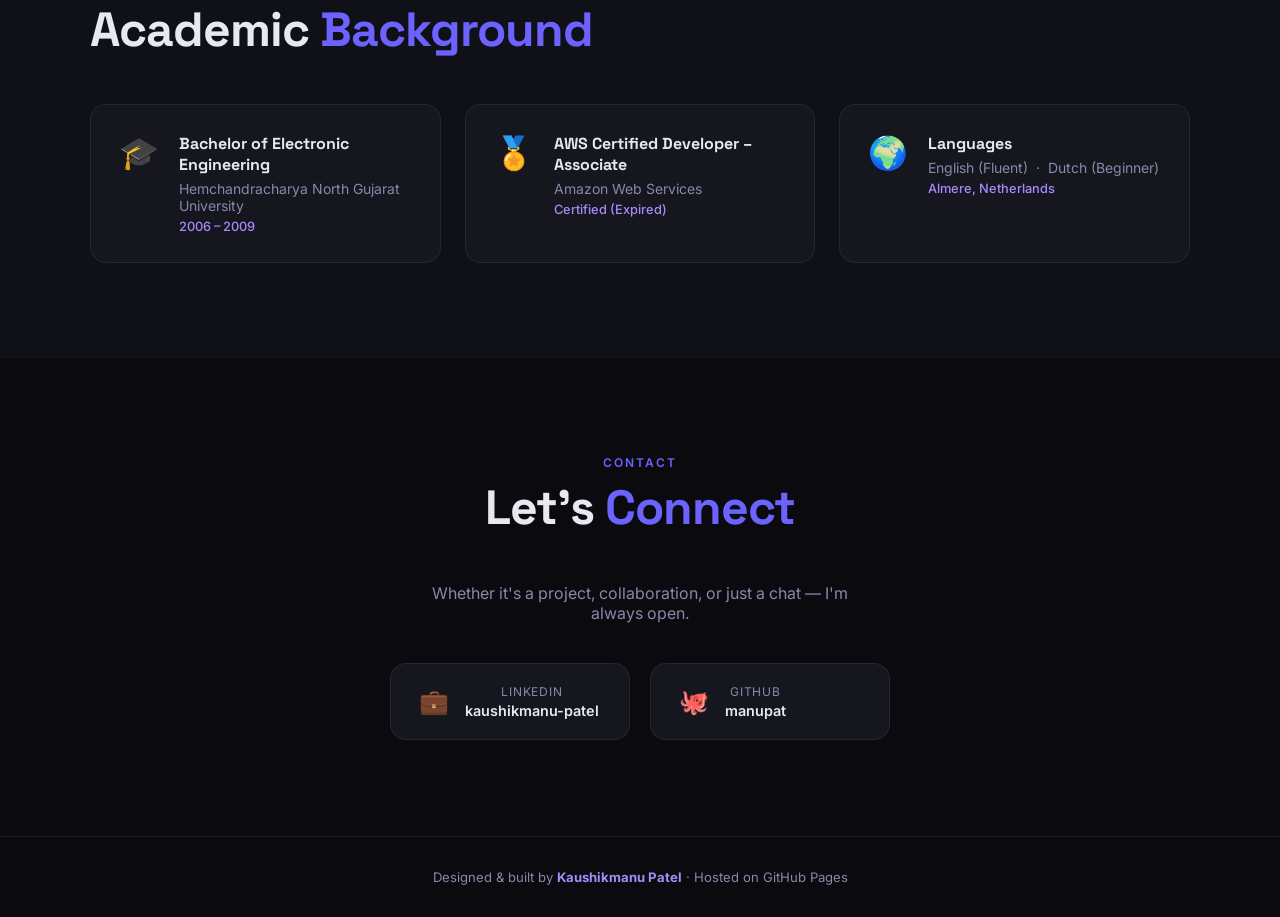
==== commit c047e801: "updated experience" ====
--- a/index.html
+++ b/index.html
@@ -97,7 +97,7 @@
             <div class="card-header">
               <div>
                 <div class="card-company">Ingka Digital — IKEA</div>
-                <div class="card-role">Senior Software Engineer</div>
+                <div class="card-role">Lead Engineer &Senior AI Engineer</div>
                 <div class="card-meta">📍 Amsterdam, Netherlands &nbsp;·&nbsp; Sept 2021 — Present</div>
               </div>
               <div class="card-badge current">Current</div>
@@ -117,6 +117,10 @@
                 <div><strong>Agentic Integration Test Failure Analysis & Remediation</strong> — Built an AI agent using Google ADK and Vertex AI that automatically analyses failed integration tests, retrieves Cucumber results from GCS, correlates GCP logs and GitHub history, performs root cause analysis, and creates categorised GitHub issues assigned to @copilot for automated follow-up.</div>
               </div>
               <div class="highlight">
+                <span class="h-icon">🔍</span>
+                <div><strong>Bin Packing Analysis, Optimization and Feedback loop Analysis</strong> — Built an agentic application using Google ADK and Vertex AI that analyzes bin packing results saved in BigQuery, identifies optimization opportunities, and implements automated feedback loops in an isolated environment for continuous improvement.</div>
+              </div>
+              <div class="highlight">
                 <span class="h-icon">🏗️</span>
                 <div><strong>Application Design & Architecture</strong> — Designed vendor-agnostic automation orchestration platform that decouples vendor systems and accelerates rollout at scale.</div>
               </div>
@@ -152,7 +156,7 @@
             <div class="card-header">
               <div>
                 <div class="card-company">TD SYNNEX</div>
-                <div class="card-role">Java Cloud Developer</div>
+                <div class="card-role">Senior Software Engineer</div>
                 <div class="card-meta">📍 Rotterdam, Netherlands &nbsp;·&nbsp; Jan 2019 — Aug 2021</div>
               </div>
             </div>
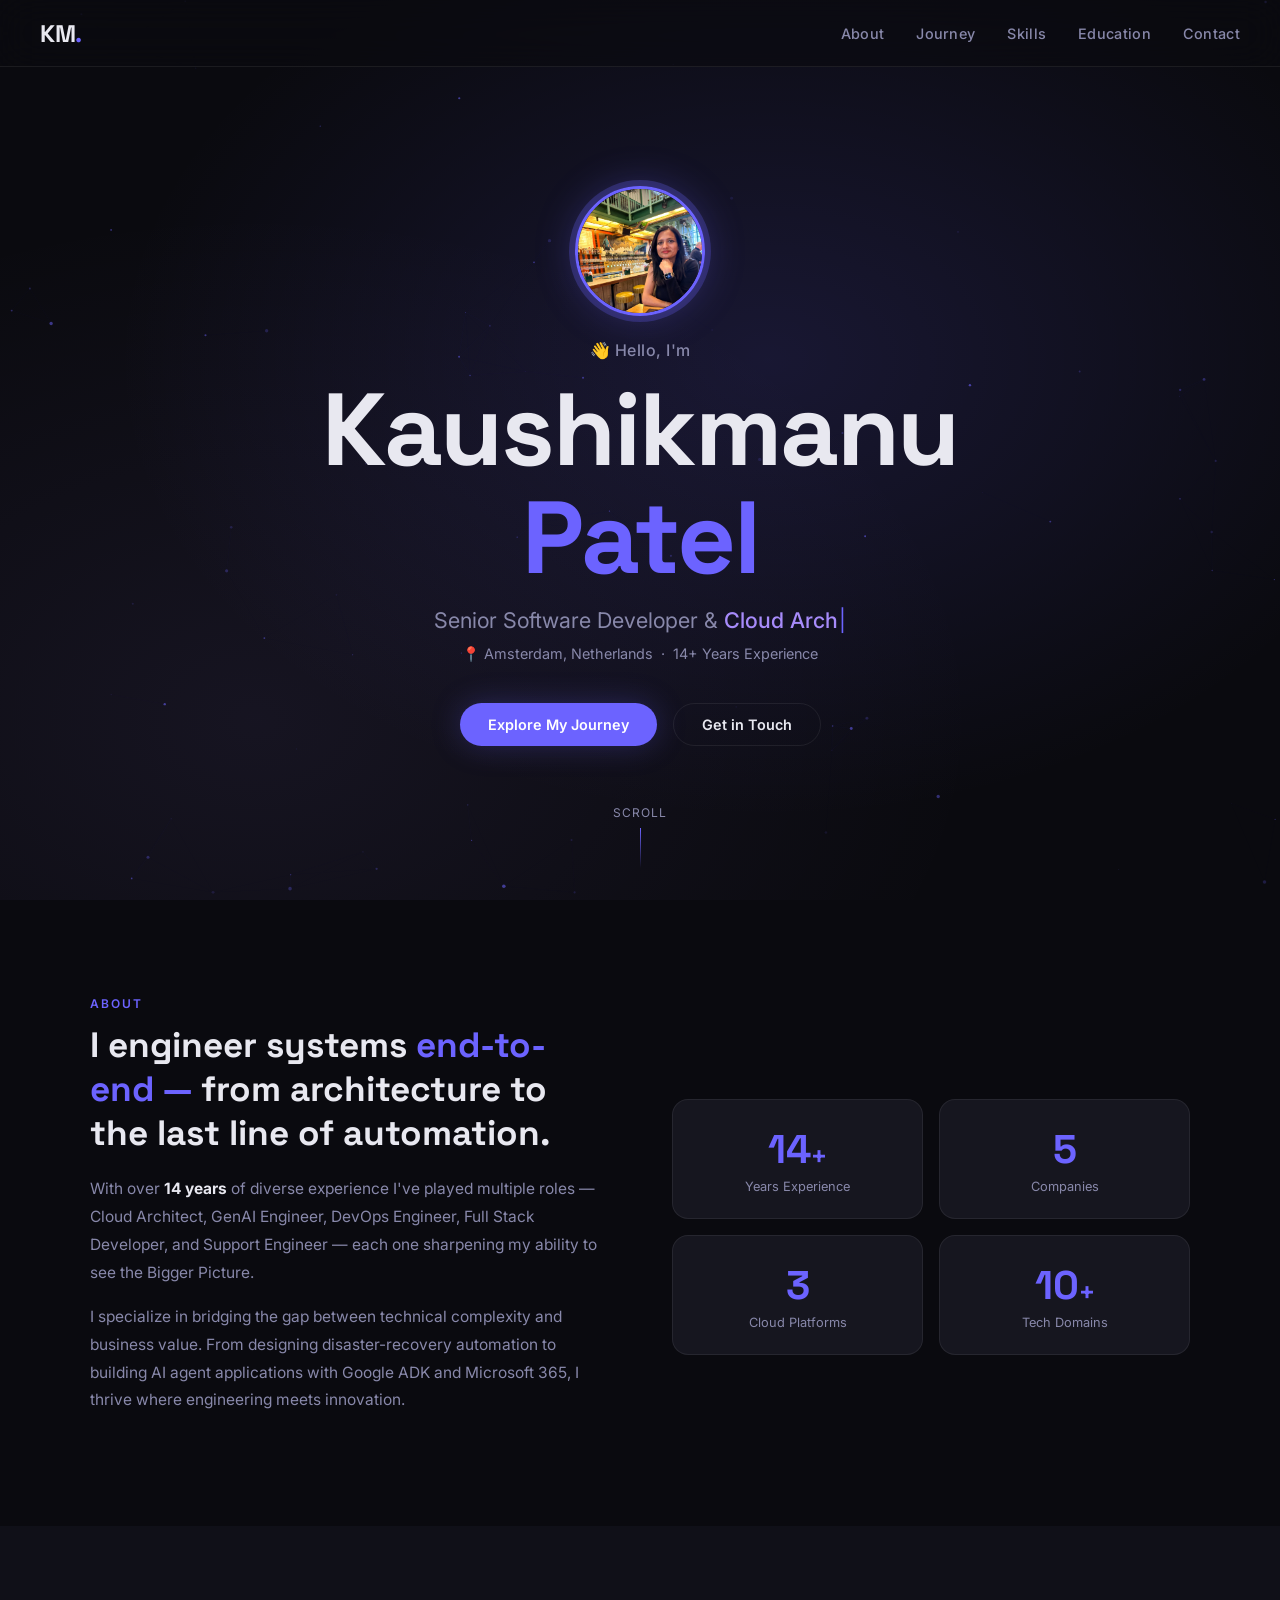
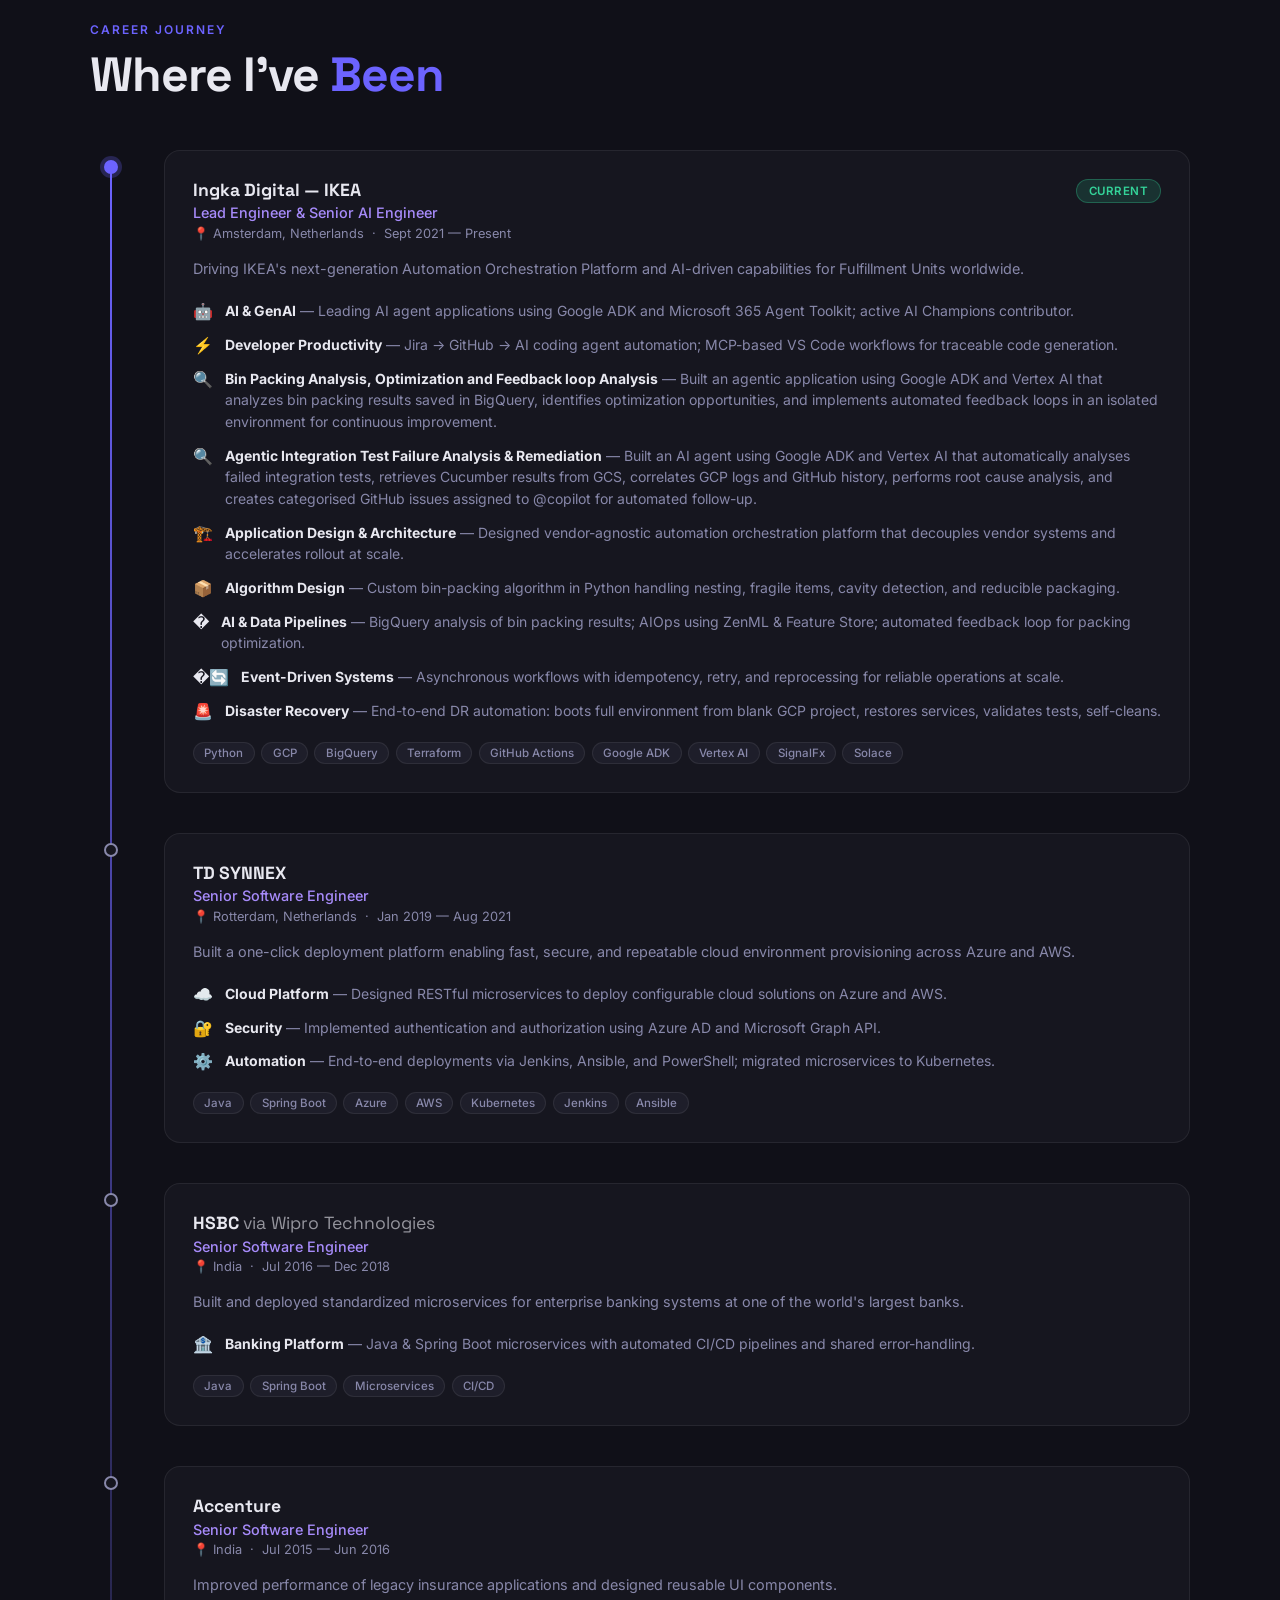
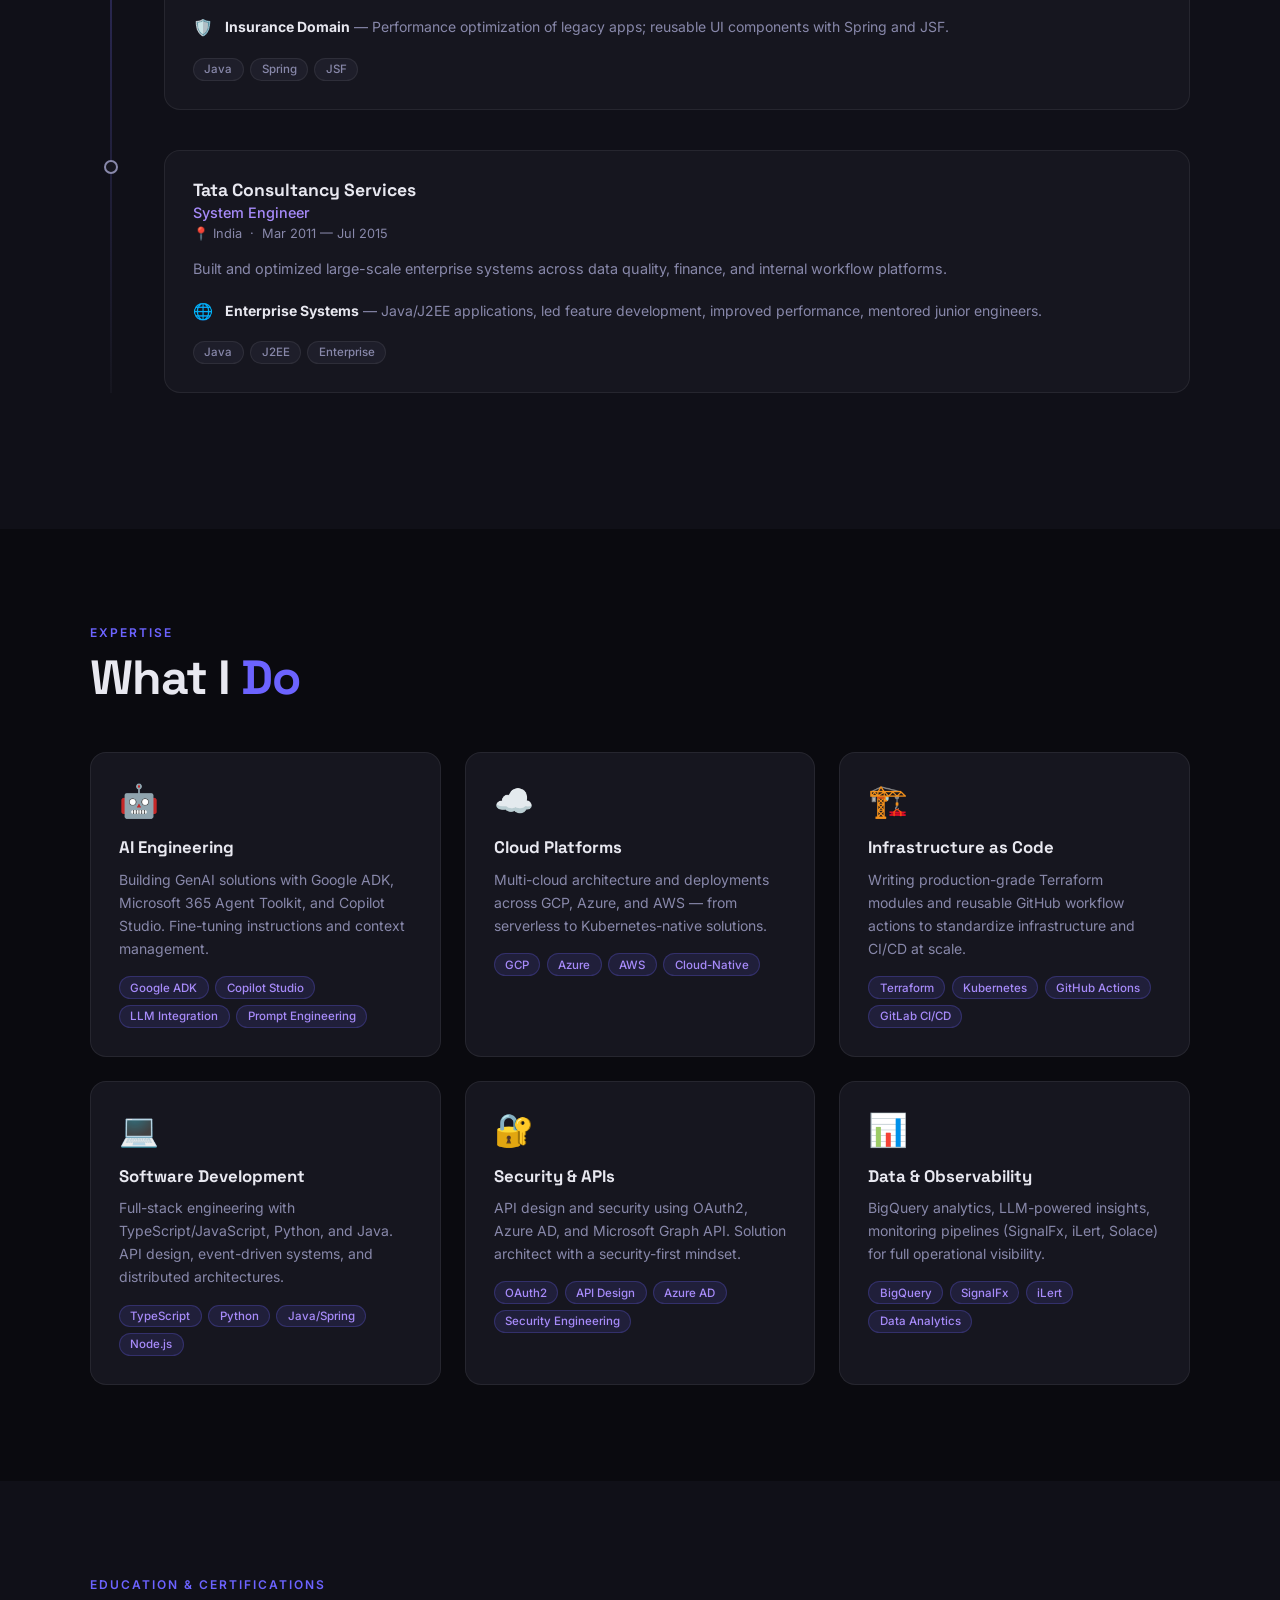
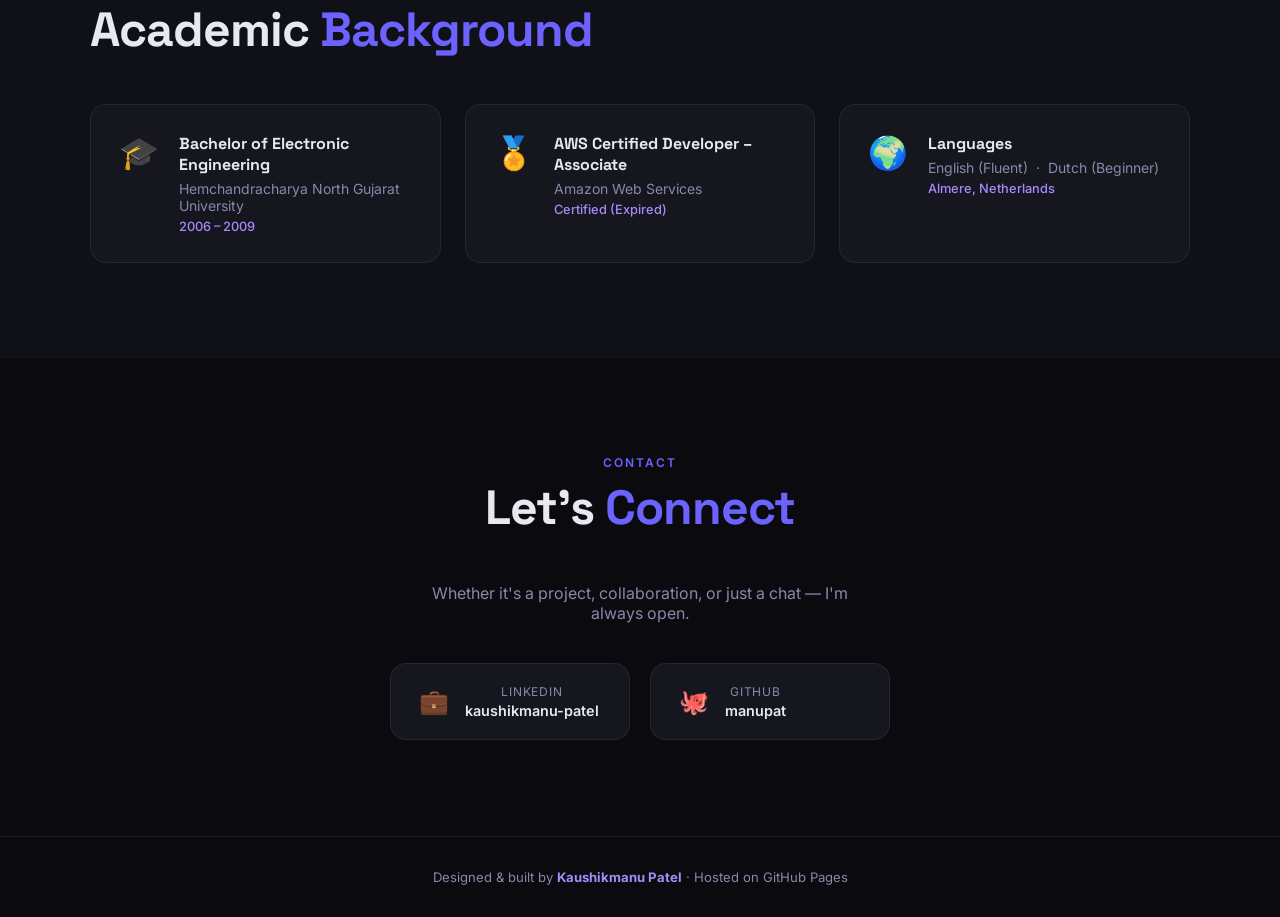
==== commit fd436727: "updated experience" ====
--- a/index.html
+++ b/index.html
@@ -97,7 +97,7 @@
             <div class="card-header">
               <div>
                 <div class="card-company">Ingka Digital — IKEA</div>
-                <div class="card-role">Lead Engineer &Senior AI Engineer</div>
+                <div class="card-role">Lead Engineer & Senior AI Engineer</div>
                 <div class="card-meta">📍 Amsterdam, Netherlands &nbsp;·&nbsp; Sept 2021 — Present</div>
               </div>
               <div class="card-badge current">Current</div>
@@ -114,11 +114,11 @@
               </div>
               <div class="highlight">
                 <span class="h-icon">🔍</span>
+                <div><strong>Bin Packing Analysis, Optimization and Feedback loop Analysis</strong> — Built an agentic application using Google ADK and Vertex AI that analyzes bin packing results saved in BigQuery, identifies optimization opportunities, and implements automated feedback loops in an isolated environment for continuous improvement.</div>
+              </div>
+              <div class="highlight">
+                <span class="h-icon">🔍</span>
                 <div><strong>Agentic Integration Test Failure Analysis & Remediation</strong> — Built an AI agent using Google ADK and Vertex AI that automatically analyses failed integration tests, retrieves Cucumber results from GCS, correlates GCP logs and GitHub history, performs root cause analysis, and creates categorised GitHub issues assigned to @copilot for automated follow-up.</div>
-              </div>
-              <div class="highlight">
-                <span class="h-icon">🔍</span>
-                <div><strong>Bin Packing Analysis, Optimization and Feedback loop Analysis</strong> — Built an agentic application using Google ADK and Vertex AI that analyzes bin packing results saved in BigQuery, identifies optimization opportunities, and implements automated feedback loops in an isolated environment for continuous improvement.</div>
               </div>
               <div class="highlight">
                 <span class="h-icon">🏗️</span>
